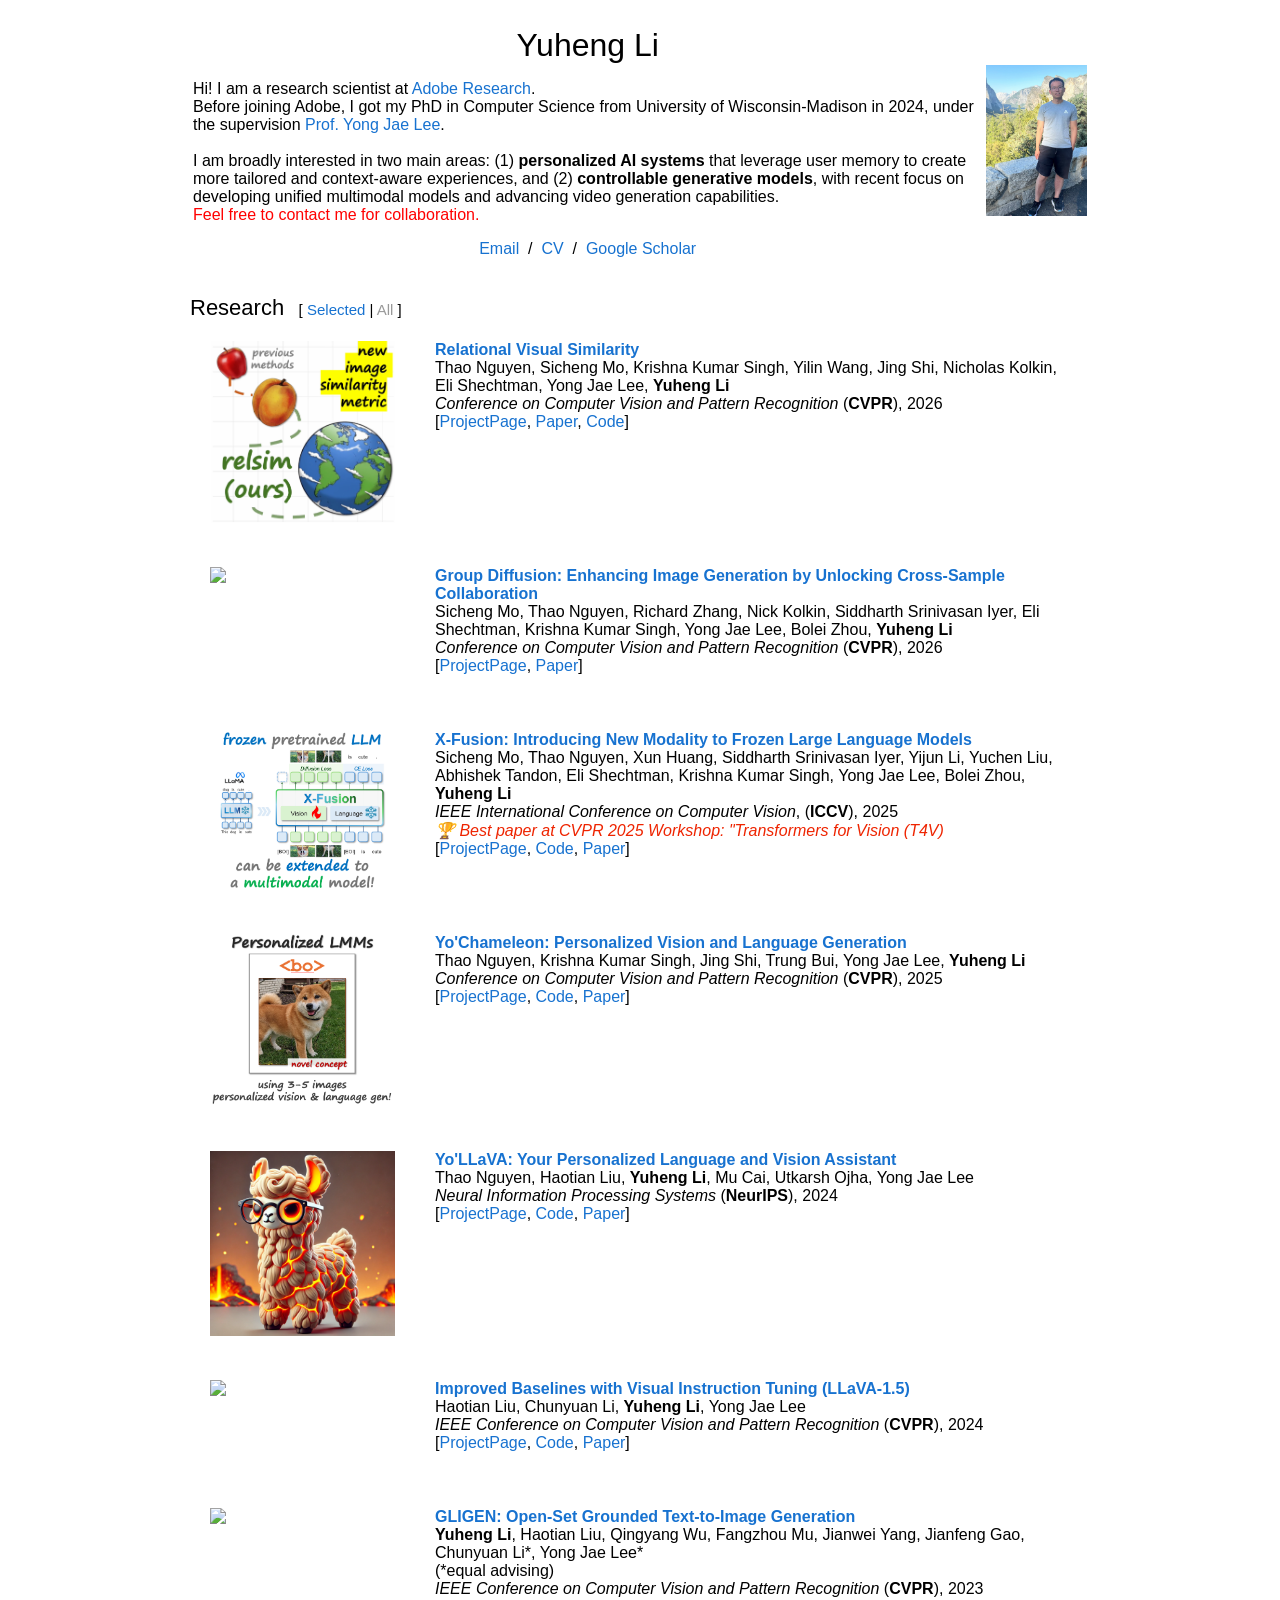
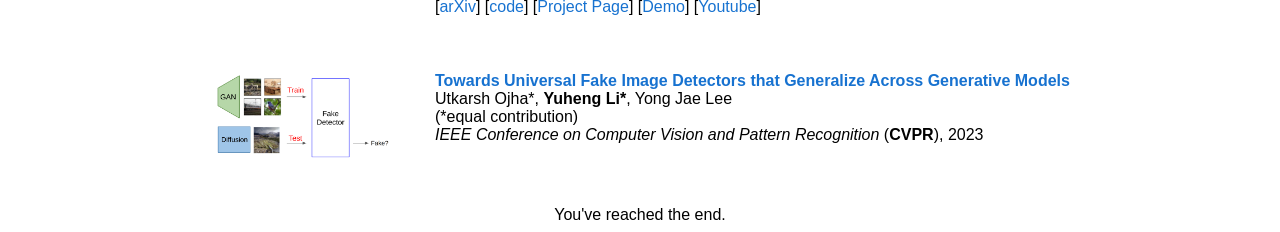
==== index.html @ 3477cf9b "Update index.html" ====
<!DOCTYPE HTML>
<html lang="en"><head><meta http-equiv="Content-Type" content="text/html; charset=UTF-8">

  <!-- Global site tag (gtag.js) - Google Analytics -->
  <script async src="https://www.googletagmanager.com/gtag/js?id=UA-61135638-2"></script>
  <script>
    window.dataLayer = window.dataLayer || [];
    function gtag(){dataLayer.push(arguments);}
    gtag('js', new Date());

    gtag('config', 'UA-61135638-2');
  </script>

  <title>Yuheng Li</title>

  <meta name="author" content="Yuheng Li">
  <meta name="viewport" content="width=device-width, initial-scale=1">
  <meta property="og:description" content="Personal webpage of Yuheng Li." />
    <link rel="stylesheet" href="jemdoc.css" type="text/css" />
    <!-- <link rel="icon" type="image/png" href="./images/duck2.png" /> -->
    <link rel="icon" type="image/png" href="./images/adobe-logo.png" />
  <link rel="stylesheet" type="text/css" href="stylesheet.css">
    <style>
        #profile_photo {
            max-width: 300px;
            transition: all 0.3s ease;
        }
        #profile_photo:hover {
            content: url('images/yuheng-and-mam.jpg');
        }
        
        /* Paper tabs styling */
        .paper-tabs {
            display: inline;
            margin-left: 10px;
            font-size: 15px;
        }
        
        .tab-link {
            cursor: pointer;
            color: #999;
            text-decoration: none;
        }
        
        .tab-separator {
            color: #000;
        }
    </style>
</head>

<body>
  <div class="container" style="max-width: 900px;">
    <div class="section">
      <!-- <div id="profile" class="box" style="width: 100%"> -->
<!--       <div id="profile" class="box" style="width: 750px;">
        <p style="text-align:center">
          <name>Yuheng Li</name>
        </p>
        <p> -->
          <!-- Hi, I am a computer science Ph.D. student at University of Wisconsin-Madison, advised by <a href="https://pages.cs.wisc.edu/~yongjaelee/">Prof. Yong Jae Lee</a>. Generally, I am interested in <b>controllable and multimodal image generation and manipulation.</b> -->
          <!-- Hi! I am a research scientist at <a href= -->
<!--         "https://research.adobe.com/"> Adobe Research</a>.
        <br>
        Before joining Adobe, I got my PhD in Computer Science from University of Wisconsin-Madison in 2024, under the supervision <a href="https://pages.cs.wisc.edu/~yongjaelee/">Prof. Yong Jae Lee</a>.
        <br>
        <br>

        Generally, I am interested in <b>controllable and multimodal image generation and manipulation</b>.
        <br>
        <font color="red"> Feel free to contact me for collaboration.</font>  -->
          <!-- <br> -->
          <!-- <br> -->
          <!-- <font color="red"> I will graduate in 2024 summer and will join Adobe Research, feel free to contact me for collaboration.</font>  -->
<!--         </p>
        <p style="text-align:center">
          <a href="mailto:yuhli@adobe.com">Email</a> &nbsp;/&nbsp;
          <a href="files/CV.pdf">CV</a> &nbsp;/&nbsp;
          <a href="https://scholar.google.com/citations?user=ZphbAXEAAAAJ&hl=en">Google Scholar</a> 
        </p>
      </div>
      <div class="box" style="width: 180px; float: left; padding: 30px 0 0 0;"> -->
        <!-- <img id="profile_photo" alt="profile photo" src="images/photo.jpeg"> -->
        <!-- <img id="profile_photo" alt="profile photo" src="images/yosemite.jpg"> -->
        <!-- <img id="profile_photo" alt="profile photo" src="images/cvpr2024.jpg"> -->
      <!-- </div> -->
    <!-- </div> -->
    <center>
    <table style="max-width: 900px;">
      <tr>
        <td>
          <div class="section">
            <!-- <div id="profile" class="box"> -->
              <p style="text-align:center">
                <name>Yuheng Li</name>
              </p>
              <p>
                Hi! I am a research scientist at <a href="https://research.adobe.com/">Adobe Research</a>.
                <br>
                Before joining Adobe, I got my PhD in Computer Science from University of Wisconsin-Madison in 2024, under the supervision <a href="https://pages.cs.wisc.edu/~yongjaelee/">Prof. Yong Jae Lee</a>.
                <br>
                <br>
                I am broadly interested in two main areas: (1) <b>personalized AI systems</b> that leverage user memory to create more tailored and context-aware experiences, and (2) <b>controllable generative models</b>, with recent focus on developing unified multimodal models and advancing video generation capabilities.
                <br>
                <font color="red">Feel free to contact me for collaboration.</font>
                <br>
              </p>
              <!-- <i><p style="font-size: 70%;text-align: right;">(Photo credit: <a href="https://en.wikipedia.org/wiki/Bucky_Badger" style="font-size: inherit;">Bucky</a>, taken by <a href="https://anhddo.github.io" target="blank" style="font-size: inherit;">Anh Do</a>, at <a href='https://goo.gl/maps/N85trQSczcrS32Fi6' style="font-size: inherit;">Henry Vilas Zoo</a> (2022).&nbsp&nbsp&nbsp&nbsp&nbsp</p></i> -->


              <p style="text-align:center">
                <a href="mailto:yuhli@adobe.com">Email</a> &nbsp;/&nbsp;
                <a href="files/CV.pdf">CV</a> &nbsp;/&nbsp;
                <a href="https://scholar.google.com/citations?user=ZphbAXEAAAAJ&hl=en">Google Scholar</a>
              </p>
              <!-- <p style="font-size:80%;color:#A9A9A9"><i>(Photo credit: The "silly" cat in the photo is Mam -- <a href="https://thaoshibe.github.io/" style="font-size:95%">Thao</a>'s cat. He appears in 02 of my papers. Can you spot him? ;)) -->
              </p>
            </i>
            <!-- </div> -->
          </div>
        </td>
        <td>
            <!-- <img id="profile_photo" alt="profile photo" src="images/yosemite.jpg" style='max-width: 300px;'> -->
            <!-- <img id="profile_photo" alt="profile photo" src="images/yosemite3.jpg"> -->
            <img src="images/yosemite3.jpg" style="max-width: 300px;">
            <!-- <img src="images/yosemite3.jpg" 
     onmouseover="this.src='yosemite3.jpg'" 
     onmouseout="this.src='images/yosemite3.jpg'" 
     style="max-width:300px;">
            <br> -->

          
        </td>
      </tr>
    </table>
    </div>
    <!-- <br> -->
    <!-- <br> -->
    <br>
  </center>
    <div class="section">
      <heading>Research</heading>
      <span class="paper-tabs">
        [ <span class="tab-link active" data-filter="selected">Selected</span>
        <span class="tab-separator"> | </span>
        <span class="tab-link" data-filter="all">All</span> ]
      </span>
      <br
      <br>
            <!-- <br> -->
        <div class="container paper-item" data-selected="true">
          <div class="box left">
            <a href='https://thaoshibe.github.io/relsim/'>
            <img src='./images/relsim.png'></a>
          </div>
          <div class="box right">
            <a href="https://arxiv.org/abs/2512.07833" target="_blank">
                <papertitle>Relational Visual Similarity</papertitle>
            </a>
            <br>
            Thao Nguyen, Sicheng Mo, Krishna Kumar Singh, Yilin Wang, Jing Shi, Nicholas Kolkin, Eli Shechtman, Yong Jae Lee, <strong>Yuheng Li</strong>
            <br>
            <em>Conference on Computer Vision and Pattern Recognition</em> (<strong>CVPR</strong>), 2026
            <br>
            [<a href="https://thaoshibe.github.io/relsim/" target=&ldquo;blank&rdquo;>ProjectPage</a>, <a href="https://arxiv.org/abs/2512.07833" target=&ldquo;blank&rdquo;>Paper</a>, <a href="https://github.com/thaoshibe/relsim" target=&ldquo;blank&rdquo;>Code</a>]
            <p></p>
          </div>
        </div>
        <div class="clear"></div>
        <!-- <br> -->
            <!-- <br> -->
        <div class="container paper-item" data-selected="true">
          <div class="box left">
            <a href='https://sichengmo.github.io/GroupDiff/'>
            <img src='https://sichengmo.github.io/GroupDiff/assets/teaser.jpg'></a>
          </div>
          <div class="box right">
            <a href="https://arxiv.org/abs/2512.10954" target="_blank">
                <papertitle>Group Diffusion: Enhancing Image Generation by Unlocking Cross-Sample Collaboration</papertitle>
            </a>
            <br>
            Sicheng Mo, Thao Nguyen, Richard Zhang, Nick Kolkin, Siddharth Srinivasan Iyer, Eli Shechtman, Krishna Kumar Singh, Yong Jae Lee, Bolei Zhou, <strong>Yuheng Li</strong>
            <br>
            <em>Conference on Computer Vision and Pattern Recognition</em> (<strong>CVPR</strong>), 2026
            <br>
            [<a href="https://sichengmo.github.io/GroupDiff/" target=&ldquo;blank&rdquo;>ProjectPage</a>, <a href="https://arxiv.org/abs/2512.10954" target=&ldquo;blank&rdquo;>Paper</a>]
            <p></p>
          </div>
        </div>
        <div class="clear"></div>
        <!-- <br> -->
        <div class="container paper-item" data-selected="false">
          <div class="box left">
            <a href='https://nupurkmr9.github.io/npedit/'>
            <img src='./images/np-edit.png'></a>
          </div>
          <div class="box right">
            <a href="https://arxiv.org/abs/2510.14978" target="_blank">
                <papertitle>Learning an Image Editing Model without Image Editing Pairs</papertitle>
            </a>
            <br>
            Nupur Kumari, Sheng-Yu Wang, Nanxuan Zhao, Yotam Nitzan, <strong>Yuheng Li</strong>, Krishna Kumar Singh, Richard Zhang, Eli Shechtman, Jun-Yan Zhu, Xun Huang
            <br>
            <em>International Conference on Learning Representations</em> (<strong>ICLR</strong>), 2026
            <br>
            [<a href="https://nupurkmr9.github.io/npedit/" target=&ldquo;blank&rdquo;>ProjectPage</a>, <a href="https://arxiv.org/abs/2510.14978" target=&ldquo;blank&rdquo;>Paper</a>]
            <p></p>
          </div>
        </div>
        <div class="clear"></div>
        <!-- <br> -->
        <div class="container paper-item" data-selected="false">
          <div class="box left">
            <a href='https://danielchyeh.github.io/x-planner/'>
            <img src='./images/x-planner.png'></a>
          </div>
          <div class="box right">
            <a href="https://arxiv.org/abs/2507.05259" target="_blank">
                <papertitle>Beyond Simple Edits: X-Planner for Complex Instruction-Based Image Editing</papertitle>
            </a>
            <br>
            Chun-Hsiao Yeh, Yilin Wang, Nanxuan Zhao, Richard Zhang, <strong>Yuheng Li</strong>, Yi Ma, Krishna Kumar Singh
            <br>
            <em>AAAI Conference on Artificial Intelligence</em> (<strong>AAAI</strong>), 2025
            <br>
            [<a href="https://danielchyeh.github.io/x-planner/" target=&ldquo;blank&rdquo;>ProjectPage</a>, <a href="https://arxiv.org/abs/2507.05259" target=&ldquo;blank&rdquo;>Paper</a>]
            <p></p>
          </div>
        </div>
        <div class="clear"></div>
        <!-- <br> -->
      <div class="container paper-item" data-selected="true">
        <div class="box left">
          <a href='https://sichengmo.github.io/XFusion/'>
          <img src='./images/xfusion.png'></a>
        </div>
        <div class="box right">
          <a href="https://arxiv.org/abs/2504.20996" target="_blank">
              <papertitle>X-Fusion: Introducing New Modality to Frozen Large Language Models</papertitle>
          </a>
          <br>
          Sicheng Mo, Thao Nguyen, Xun Huang, Siddharth Srinivasan Iyer, Yijun Li, Yuchen Liu, Abhishek Tandon, Eli Shechtman, Krishna Kumar Singh, Yong Jae Lee, Bolei Zhou, <strong>Yuheng Li</strong>
          <br>
          <em>IEEE International Conference on Computer Vision</em>, (<strong>ICCV</strong>), 2025
          <br>
          <i style="color:#ee2400">🏆 Best paper at CVPR 2025 Workshop: "Transformers for Vision (T4V)</i>
          <br>
          [<a href="https://sichengmo.github.io/XFusion/" target=&ldquo;blank&rdquo;>ProjectPage</a>, <a href="https://sichengmo.github.io/XFusion/" target=&ldquo;blank&rdquo;>Code</a>, <a href="https://arxiv.org/abs/2504.20996" target=&ldquo;blank&rdquo;>Paper</a>]
          <p></p>
          <br>
        </div>
      </div>
      <div class="clear"></div>
      <!-- <br> -->
      <div class="container paper-item" data-selected="false">
        <div class="box left">
          <a href='https://glitchinthematrix.github.io/vins/'>
          <img src='https://krsingh.cs.ucdavis.edu/krishna_files/paper_images/vins_teaser.png'></a>
        </div>
        <div class="box right">
          <a href="https://arxiv.org/abs/2503.17539" target="_blank">
              <papertitle>Generating, Fast and Slow: Scalable Parallel Video Generation with Video Interface Networks</papertitle>
          </a>
          <br>
          Bhishma Dedhia, David Bourgin, Krishna Kumar Singh, <strong>Yuheng Li</strong>, Yan Kang, Zhan Xu, Niraj K. Jha, Yuchen Liu
          <br>
          <em>IEEE International Conference on Computer Vision</em>, (<strong>ICCV</strong>), 2025
          <br>
          [<a href="https://glitchinthematrix.github.io/vins/" target=&ldquo;blank&rdquo;>ProjectPage</a>, <a href="https://arxiv.org/abs/2503.17539" target=&ldquo;blank&rdquo;>Paper</a>]
          <p></p>
        </div>
      </div>
      <div class="clear"></div>
      <!-- <br> -->
      <div class="container paper-item" data-selected="true">
        <div class="box left">
          <a href='https://thaoshibe.github.io/YoChameleon/'>
          <img src='./images/yochameleon.png'></a>
        </div>
        <div class="box right">
          <a href="https://arxiv.org/abs/2406.09400" target="_blank">
              <papertitle>Yo'Chameleon: Personalized Vision and Language Generation</papertitle>
          </a>
          <br>
          Thao Nguyen, Krishna Kumar Singh, Jing Shi, Trung Bui, Yong Jae Lee, <strong>Yuheng Li</strong>
          <br>
          <em>Conference on Computer Vision and Pattern Recognition</em> (<strong>CVPR</strong>), 2025
          <br>
          [<a href="https://thaoshibe.github.io/YoChameleon/" target=&ldquo;blank&rdquo;>ProjectPage</a>, <a href="https://github.com/thaoshibe/YoChameleon" target=&ldquo;blank&rdquo;>Code</a>, <a href="https://arxiv.org/abs/2504.20998" target=&ldquo;blank&rdquo;>Paper</a>]
          <p></p>
        </div>
      </div>
      <div class="clear"></div>
      <div class="container paper-item" data-selected="true">
        <div class="box left">
          <a href='https://thaoshibe.github.io/YoLLaVA/'>
          <img src='./images/yollava.png'></a>
        </div>
        <div class="box right">
          <a href="https://arxiv.org/abs/2406.09400" target="_blank">
              <papertitle>Yo'LLaVA: Your Personalized Language and Vision Assistant</papertitle>
          </a>
          <br>
          Thao Nguyen, Haotian Liu, <strong>Yuheng Li</strong>, Mu Cai, Utkarsh Ojha, Yong Jae Lee
          <br>
          <em>Neural Information Processing Systems</em> (<strong>NeurIPS</strong>), 2024
          <br>
          [<a href="https://thaoshibe.github.io/YoLLaVA/" target=&ldquo;blank&rdquo;>ProjectPage</a>, <a href="https://github.com/WisconsinAIVision/YoLLaVA" target=&ldquo;blank&rdquo;>Code</a>, <a href="https://arxiv.org/abs/2406.09400" target=&ldquo;blank&rdquo;>Paper</a>]
          <p></p>
          <!-- <br> -->
        </div>
      </div>

      <!-- <br> -->
      <div class="clear"></div>
      <div class="container paper-item" data-selected="false">
        <div class="box left">
          <a href='https://yuheng-li.github.io/LLaVA-score/'><img src='./images/llava-score.png'></a>
        </div>
        <div class="box right">
          <a href="https://arxiv.org/abs/2503.17539" target="_blank">
              <papertitle>Removing Distributional Discrepancies in Captions Improves Image-Text Alignment</papertitle>
          </a>
          <br>
          <strong>Yuheng Li</strong>, Haotian Liu, Mu Cai, Yijun Li, Eli Shechtman, Zhe Lin, Yong Jae Lee, Krishna Kumar Singh,
          <br>
          <em>European Conference on Computer Vision</em>, (<strong>ECCV</strong>), 2024
          <br>
          [<a href="https://yuheng-li.github.io/LLaVA-score/" target=&ldquo;blank&rdquo;>ProjectPage</a>, <a href="https://arxiv.org/abs/2410.00905" target=&ldquo;blank&rdquo;>Paper</a>]
          <p></p>
        </div>
      </div>
      <div class="clear"></div>
      <!-- <br> -->

      <div class="container paper-item" data-selected="true">
        <div class="box left">
          <img src='https://pages.cs.wisc.edu/~yongjaelee/IMAGES/llava_v15.jpeg'>
        </div>
        <div class="box right">
          <a href="https://arxiv.org/abs/2310.03744" target="_blank">
              <papertitle>Improved Baselines with Visual Instruction Tuning (LLaVA-1.5)</papertitle>
          </a>
          <br>
          Haotian Liu, Chunyuan Li, <strong>Yuheng Li</strong>, Yong Jae Lee
          <br>
          <em>IEEE Conference on Computer Vision and Pattern Recognition</em> (<strong>CVPR</strong>), 2024
          <br>
          [<a href="https://llava-vl.github.io/" target=&ldquo;blank&rdquo;>ProjectPage</a>, <a href="https://github.com/haotian-liu/LLaVA" target=&ldquo;blank&rdquo;>Code</a>, <a href="https://arxiv.org/abs/2310.03744" target=&ldquo;blank&rdquo;>Paper</a>]
          <p></p>
        </div>
      </div>
      <div class="clear"></div>




      <div class="container paper-item" data-selected="false">
        <div class="box left">
          <img src='https://pages.cs.wisc.edu/~yongjaelee/IMAGES/edit-one-for-all.jpg'>
        </div>
        <div class="box right">
          <a href="https://arxiv.org/abs/2401.10219" target="_blank">
              <papertitle>Edit One for All: Interactive Batch Image Editing</papertitle>
          </a>
          <br>
          Thao Nguyen, Utkarsh Ojha, <strong>Yuheng Li</strong>, Haotian Liu, Yong Jae Lee

          <br>
          <em>IEEE Conference on Computer Vision and Pattern Recognition</em> (<strong>CVPR</strong>), 2024
          <br>
          [<a href="https://thaoshibe.github.io/edit-one-for-all" target=&ldquo;blank&rdquo;>ProjectPage</a>, <a href="https://github.com/thaoshibe/edit-one-for-all" target=&ldquo;blank&rdquo;>Code</a>, <a href="https://arxiv.org/abs/2401.10219" target=&ldquo;blank&rdquo;>Paper</a>]
          <p></p>
        </div>
      </div>
      <div class="clear"></div>


      <div class="container paper-item" data-selected="false">
        <div class="box left">
          <img src='images/pacgen.png'>
        </div>
        <div class="box right">
          <a href="https://arxiv.org/abs/2306.17154" target="_blank">
              <papertitle>Generate Anything Anywhere in Any Scene </papertitle>
          </a>
          <br>
          <strong>Yuheng Li</strong>, Haotian Liu, Yangming Wen, Yong Jae Lee
          <br>
          <em>arxiv</em>, 2023
          <p></p>
        </div>
      </div>
      <div class="clear"></div>



      <div class="container paper-item" data-selected="false">
        <div class="box left">
          <img src='images/svg_llm.png'>
        </div>
        <div class="box right">
          <a href="https://arxiv.org/abs/2306.06094" target="_blank">
              <papertitle>Leveraging Large Language Models for Scalable Vector Graphics-Driven Image Understanding</papertitle>
          </a>
          <br>
          Mu Cai*, Zeyi Huang*, <strong>Yuheng Li</strong>, Haohan Wang, and Yong Jae Lee
          <br>
          (*equal contribution)
          <br>
          <em>IEEE Winter Conference on Applications of Computer Vision</em> (<b>WACV</b>), 2025
          <p></p>
        </div>
      </div>
      
      <div class="clear"></div>


      <div class="container paper-item" data-selected="false">
        <div class="box left">
          <img src='images/vii.png'>
        </div>
        <div class="box right">
          <a href="https://arxiv.org/abs/2307.14331" target="_blank">
              <papertitle>Visual Instruction Inversion: Image Editing via Visual Prompting</papertitle>
          </a>
          <br>
          Thao Nguyen, <strong>Yuheng Li</strong>, Utkarsh Ojha, Yong Jae Lee
          <br>
          <em>Neural Information Processing Systems</em> (<b>NeurIPS</b>), 2023
          <br>
          [<a href="https://thaoshibe.github.io/visii" target=&ldquo;blank&rdquo;>ProjectPage</a>, <a href="https://github.com/thaoshibe/visii" target=&ldquo;blank&rdquo;>Code</a>, <a href="https://arxiv.org/abs/2307.14331" target=&ldquo;blank&rdquo;>Paper</a>]
          <p></p>
        </div>
      </div>
      
      
      <div class="clear"></div>




      <div class="container paper-item" data-selected="false">
        <div class="box left">
          <img src='images/kd.png'>
        </div>
        <div class="box right">
          <a href="#" target="_blank">
              <papertitle>What Knowledge Gets Distilled in Knowledge Distillation?</papertitle>
          </a>
          <br>
          Utkarsh Ojha*, <strong>Yuheng Li*</strong>, Anirudh Sundara Rajan*, Yingyu Liang, Yong Jae Lee
          <br>
          (*equal contribution)
          <br>
          <em>Neural Information Processing Systems</em> (<b>NeurIPS</b>), 2023
          <p></p>
        </div>
      </div>
      <div class="clear"></div>

 

      
      <div class="container paper-item" data-selected="true">
        <div class="box left">
          <img src='images/gligen.png'>
        </div>
        <div class="box right">
          <a href="https://arxiv.org/abs/2301.07093" target="_blank">
              <papertitle>GLIGEN: Open-Set Grounded Text-to-Image Generation </papertitle>
          </a>
          <br>
          <strong>Yuheng Li</strong>,  Haotian Liu, Qingyang Wu, Fangzhou Mu, Jianwei Yang, Jianfeng Gao, Chunyuan Li*, Yong Jae Lee*
          <br>
          (*equal advising)
          <br>
          <em>IEEE Conference on Computer Vision and Pattern Recognition</em> (<strong>CVPR</strong>), 2023
          <br>
          [<a href="https://arxiv.org/abs/2301.07093" target="_blank">arXiv</a>] [<a href="https://github.com/gligen/GLIGEN" target="_blank">code</a>] [<a href="https://gligen.github.io/" target="_blank">Project Page</a>] [<a href="https://huggingface.co/spaces/gligen/demo" target="_blank">Demo</a>]  [<a href="https://www.youtube.com/watch?v=-MCkU7IAGKs&ab_channel=ComputerVisionintheWild%28CVinW%29" target="_blank">Youtube</a>]
          <br>
          <p></p>
        </div>
      </div>
      
      
      
      <div class="clear"></div>
      
      
      <div class="container paper-item" data-selected="true">
        <div class="box left">
          <img src='images/fake_detection.png'>
        </div>
        <div class="box right">
          <a href="https://arxiv.org/abs/2302.10174" target="_blank">
              <papertitle>Towards Universal Fake Image Detectors that Generalize Across Generative Models </papertitle>
          </a>
          <br>
          Utkarsh Ojha*, <strong>Yuheng Li*</strong>, Yong Jae Lee
          <br>
          (*equal contribution)
          <br>
          <em>IEEE Conference on Computer Vision and Pattern Recognition</em> (<strong>CVPR</strong>), 2023
          <p></p>
        </div>
      </div>



      <div class="clear"></div>



      <div class="container paper-item" data-selected="false">
        <div class="box left">
          <img src='images/anti-aliasing.gif'>
        </div>
        <div class="box right">
          <a href="#" target="_blank">
              <papertitle>Delving Deeper into Anti-aliasing in ConvNets</papertitle>
          </a>
          <br>
          Xueyan Zou, Fanyi Xiao, Zhiding Yu, <strong>Yuheng Li</strong>, and Yong Jae Lee
          <br>
          <em>International Journal of Computer Vision</em> (<strong>IJCV</strong>), 2022
          <p></p>
        </div>
      </div>




      <div class="clear"></div>



      <div class="container paper-item" data-selected="false">
        <div class="box left">
          <img src='images/contrasfill.png'>
        </div>
        <div class="box right">
          <a href="#" target="_blank">
              <papertitle>Contrastive Learning for Diverse Disentangled Foreground Generation</papertitle>
          </a>
          <br>
          <strong>Yuheng Li</strong>, Yijun Li, Jingwan Lu, Eli Shechtman, Yong Jae Lee, Krishna Kumar Singh
          <br>
          <em>Proceedings of the European Conference on Computer Vision</em> (<strong>ECCV</strong>), 2022
          <p></p>
        </div>
      </div>



      <div class="clear"></div>



      <div class="container paper-item" data-selected="false">
        <div class="box left">
          <img src='images/giraffehd.png'>
        </div>
        <div class="box right">
          <a href="https://arxiv.org/abs/2203.14954" target="_blank">
              <papertitle>GIRAFFE HD: A High-Resolution 3D-aware Generative Model</papertitle>
          </a>
          <br>
          Yang Xue, <strong>Yuheng Li</strong>, Krishna Kumar Singh, Yong Jae Lee
          <br>
          <em>IEEE Conference on Computer Vision and Pattern Recognition</em> (<strong>CVPR</strong>), 2022
          <br>
          [<a href="https://arxiv.org/abs/2203.14954" target="_blank">arXiv</a>] [<a href="https://github.com/AustinXY/GIRAFFEHD" target="_blank">code</a>]
          <br>
          <p></p>
        </div>
      </div>



      <div class="clear"></div>



      <div class="container paper-item" data-selected="false">
        <div class="box left">
          <img src='images/collageGAN.png'>
        </div>
        <div class="box right">
          <a href="https://arxiv.org/abs/2110.04281v1" target="_blank">
              <papertitle>Collaging Class-specific GANs for Semantic Image Synthesis</papertitle>
          </a>
          <br>
          <strong>Yuheng Li</strong>, Yijun Li, Jingwan Lu, Eli Shechtman, Yong Jae Lee, Krishna Kumar Singh
          <br>
          <em>IEEE International Conference on Computer Vision</em> (<strong>ICCV</strong>), 2021
          <br>
          [<a href="https://arxiv.org/abs/2110.04281v1" target="_blank">arXiv</a>] [<a href="https://yuheng-li.github.io/CollageGAN/" target="_blank">project</a>]
          <br>
          <p></p>
        </div>
      </div>



      <div class="clear"></div>



      <div class="container paper-item" data-selected="false">
        <div class="box left">
          <img src='images/partgan.png'>
        </div>
        <div class="box right">
          <a href="https://www.bmvc2021-virtualconference.com/conference/papers/paper_0057.html" target="_blank">
              <papertitle>PartGAN: Unsupervised Part Decomposition for Image Generation and Segmentation </papertitle>
          </a>
          <br>
          <strong>Yuheng Li</strong>,  Krishna Kumar Singh, Yong Jae Lee 
          <br>
          <em>British Machine Vision Conference</em> (<strong>BMVC</strong>), 2021
          <br>
          <p></p>
        </div>
      </div>



      <div class="clear"></div> 



      <div class="container paper-item" data-selected="false">
        <div class="box left">
          <img src='images/MixNMatch.png'>
        </div>
        <div class="box right">
          <a href="https://arxiv.org/abs/1911.11758" target="_blank">
              <papertitle>MixNMatch: Multifactor Disentanglement and Encoding for Conditional Image Generation </papertitle>
          </a>
          <br>
          <strong>Yuheng Li</strong>,  Krishna Kumar Singh, Utkarsh Ojha, Yong Jae Lee 
          <br>
          <em>IEEE Conference on Computer Vision and Pattern Recognition</em> (<strong>CVPR</strong>), 2020
          <br>
          [<a href="https://arxiv.org/abs/1911.11758" target="_blank">arXiv</a>] [<a href="https://github.com/Yuheng-Li/MixNMatch" target="_blank">code</a>]
          <br>
          <p></p>
        </div>
      </div>

    </div>
  </div>
  <br>
<div class="clear"></div> 
<!-- <hr> -->
<div class="container">
  <center>
  <div id="footer-text">You've reached the end.
  </div>
</center>
</div>

<script>
  // Paper filtering functionality
  document.addEventListener('DOMContentLoaded', function() {
    const tabLinks = document.querySelectorAll('.tab-link');
    const paperItems = document.querySelectorAll('.paper-item');
    
    function filterPapers(filter) {
      paperItems.forEach(paper => {
        const isSelected = paper.getAttribute('data-selected') === 'true';
        
        if (filter === 'all') {
          paper.style.display = 'block';
        } else if (filter === 'selected' && isSelected) {
          paper.style.display = 'block';
        } else if (filter === 'selected' && !isSelected) {
          paper.style.display = 'none';
        }
      });
    }
    
    tabLinks.forEach(link => {
      link.addEventListener('click', function() {
        // Remove active class from all links
        tabLinks.forEach(l => l.classList.remove('active'));
        
        // Add active class to clicked link
        this.classList.add('active');
        
        // Filter papers
        const filter = this.getAttribute('data-filter');
        filterPapers(filter);
      });
    });
    
    // Initialize with selected papers shown
    filterPapers('selected');
  });
</script>

</body>
</html>
---- stylesheet.css ----
/* latin-ext */
@font-face {
    font-family: 'Lato';
    font-style: italic;
    font-weight: 400;
    src: local('Lato Italic'), local('Lato-Italic'), url(https://fonts.gstatic.com/s/lato/v15/S6u8w4BMUTPHjxsAUi-qNiXg7eU0.woff2) format('woff2');
    unicode-range: U+0100-024F, U+0259, U+1E00-1EFF, U+2020, U+20A0-20AB, U+20AD-20CF, U+2113, U+2C60-2C7F, U+A720-A7FF;
  }
  /* latin */
  @font-face {
    font-family: 'Lato';
    font-style: italic;
    font-weight: 400;
    src: local('Lato Italic'), local('Lato-Italic'), url(https://fonts.gstatic.com/s/lato/v15/S6u8w4BMUTPHjxsAXC-qNiXg7Q.woff2) format('woff2');
    unicode-range: U+0000-00FF, U+0131, U+0152-0153, U+02BB-02BC, U+02C6, U+02DA, U+02DC, U+2000-206F, U+2074, U+20AC, U+2122, U+2191, U+2193, U+2212, U+2215, U+FEFF, U+FFFD;
  }
  /* latin-ext */
  @font-face {
    font-family: 'Lato';
    font-style: italic;
    font-weight: 700;
    src: local('Lato Bold Italic'), local('Lato-BoldItalic'), url(https://fonts.gstatic.com/s/lato/v15/S6u_w4BMUTPHjxsI5wq_FQftx9897sxZ.woff2) format('woff2');
    unicode-range: U+0100-024F, U+0259, U+1E00-1EFF, U+2020, U+20A0-20AB, U+20AD-20CF, U+2113, U+2C60-2C7F, U+A720-A7FF;
  }
  /* latin */
  @font-face {
    font-family: 'Lato';
    font-style: italic;
    font-weight: 700;
    src: local('Lato Bold Italic'), local('Lato-BoldItalic'), url(https://fonts.gstatic.com/s/lato/v15/S6u_w4BMUTPHjxsI5wq_Gwftx9897g.woff2) format('woff2');
    unicode-range: U+0000-00FF, U+0131, U+0152-0153, U+02BB-02BC, U+02C6, U+02DA, U+02DC, U+2000-206F, U+2074, U+20AC, U+2122, U+2191, U+2193, U+2212, U+2215, U+FEFF, U+FFFD;
  }
  /* latin-ext */
  @font-face {
    font-family: 'Lato';
    font-style: normal;
    font-weight: 400;
    src: local('Lato Regular'), local('Lato-Regular'), url(https://fonts.gstatic.com/s/lato/v15/S6uyw4BMUTPHjxAwXiWtFCfQ7A.woff2) format('woff2');
    unicode-range: U+0100-024F, U+0259, U+1E00-1EFF, U+2020, U+20A0-20AB, U+20AD-20CF, U+2113, U+2C60-2C7F, U+A720-A7FF;
  }
  /* latin */
  @font-face {
    font-family: 'Lato';
    font-style: normal;
    font-weight: 400;
    src: local('Lato Regular'), local('Lato-Regular'), url(https://fonts.gstatic.com/s/lato/v15/S6uyw4BMUTPHjx4wXiWtFCc.woff2) format('woff2');
    unicode-range: U+0000-00FF, U+0131, U+0152-0153, U+02BB-02BC, U+02C6, U+02DA, U+02DC, U+2000-206F, U+2074, U+20AC, U+2122, U+2191, U+2193, U+2212, U+2215, U+FEFF, U+FFFD;
  }
  /* latin-ext */
  @font-face {
    font-family: 'Lato';
    font-style: normal;
    font-weight: 700;
    src: local('Lato Bold'), local('Lato-Bold'), url(https://fonts.gstatic.com/s/lato/v15/S6u9w4BMUTPHh6UVSwaPGQ3q5d0N7w.woff2) format('woff2');
    unicode-range: U+0100-024F, U+0259, U+1E00-1EFF, U+2020, U+20A0-20AB, U+20AD-20CF, U+2113, U+2C60-2C7F, U+A720-A7FF;
  }
  /* latin */
  @font-face {
    font-family: 'Lato';
    font-style: normal;
    font-weight: 700;
    src: local('Lato Bold'), local('Lato-Bold'), url(https://fonts.gstatic.com/s/lato/v15/S6u9w4BMUTPHh6UVSwiPGQ3q5d0.woff2) format('woff2');
    unicode-range: U+0000-00FF, U+0131, U+0152-0153, U+02BB-02BC, U+02C6, U+02DA, U+02DC, U+2000-206F, U+2074, U+20AC, U+2122, U+2191, U+2193, U+2212, U+2215, U+FEFF, U+FFFD;
  }
  
  a {
    color: #1772d0;
    text-decoration: none;
  }
  
  a:focus,
  a:hover {
    color: #f09228;
    text-decoration: none;
  }
  
  body,
  td,
  th,
  tr,
  p,
  a {
    font-family: 'Lato', Verdana, Helvetica, sans-serif;
    font-size: 16px
  }
  
  strong {
    font-family: 'Lato', Verdana, Helvetica, sans-serif;
    font-size: 16px;
  }
  
  heading {
    font-family: 'Lato', Verdana, Helvetica, sans-serif;
    font-size: 22px;
  }
  
  papertitle {
    font-family: 'Lato', Verdana, Helvetica, sans-serif;
    font-size: 16px;
    font-weight: 700
  }
  
  name {
    font-family: 'Lato', Verdana, Helvetica, sans-serif;
    font-size: 32px;
  }
  
  .container {
    width: 100%;
    margin-right: auto;
    margin-left: auto;
  }
  
  .section {
    width: 100%;
    border: 0px;
    border-spacing: 0px;
    border-collapse: separate;
    margin-right: auto;
    margin-left: auto;
  }
  
  .box {
    display: inline-block;
    -webkit-box-sizing: border-box;
       -moz-box-sizing: border-box;
            box-sizing: border-box;
    padding: 20px;
    vertical-align: middle;
  }
  
  .clear {
    clear: both;
  }
  
  .left {
    float: left;
    width: 25%;
  }
  .right {
    float: right;
    width: 75%;
  }
  #profile {
    width: 75%;
    float: left;
  }
  #profile_photo {
    border-radius: 3px;
    box-shadow: 0 4px 8px 0 rgba(0, 0, 0, 0.2), 0 6px 20px 0 rgba(0, 0, 0, 0.19);
  }
  
  @media (max-width: 633px) {
    .left {
      display: none;
    }
    .right {
      width: 100%;
    }
    #profile {
      width: 100%;
    }
    #profile_photo {
      display: none;
    }
  }
  
  img {
    width: 100%;
    max-width: 100%;
  }
  
  span.highlight {
    background-color: #ffffd0;
  }

  .paper-tabs {
    display: inline;
    margin-left: 10px;
    font-size: 16px;
  }

  .tab-link {
    color: #999;
    cursor: pointer;
    text-decoration: none;
  }

  .tab-link:hover {
    color: #f09228;
    text-decoration: none;
  }

  .tab-link.active {
    color: #1772d0;
  }

  .tab-separator {
    color: #000;
  }
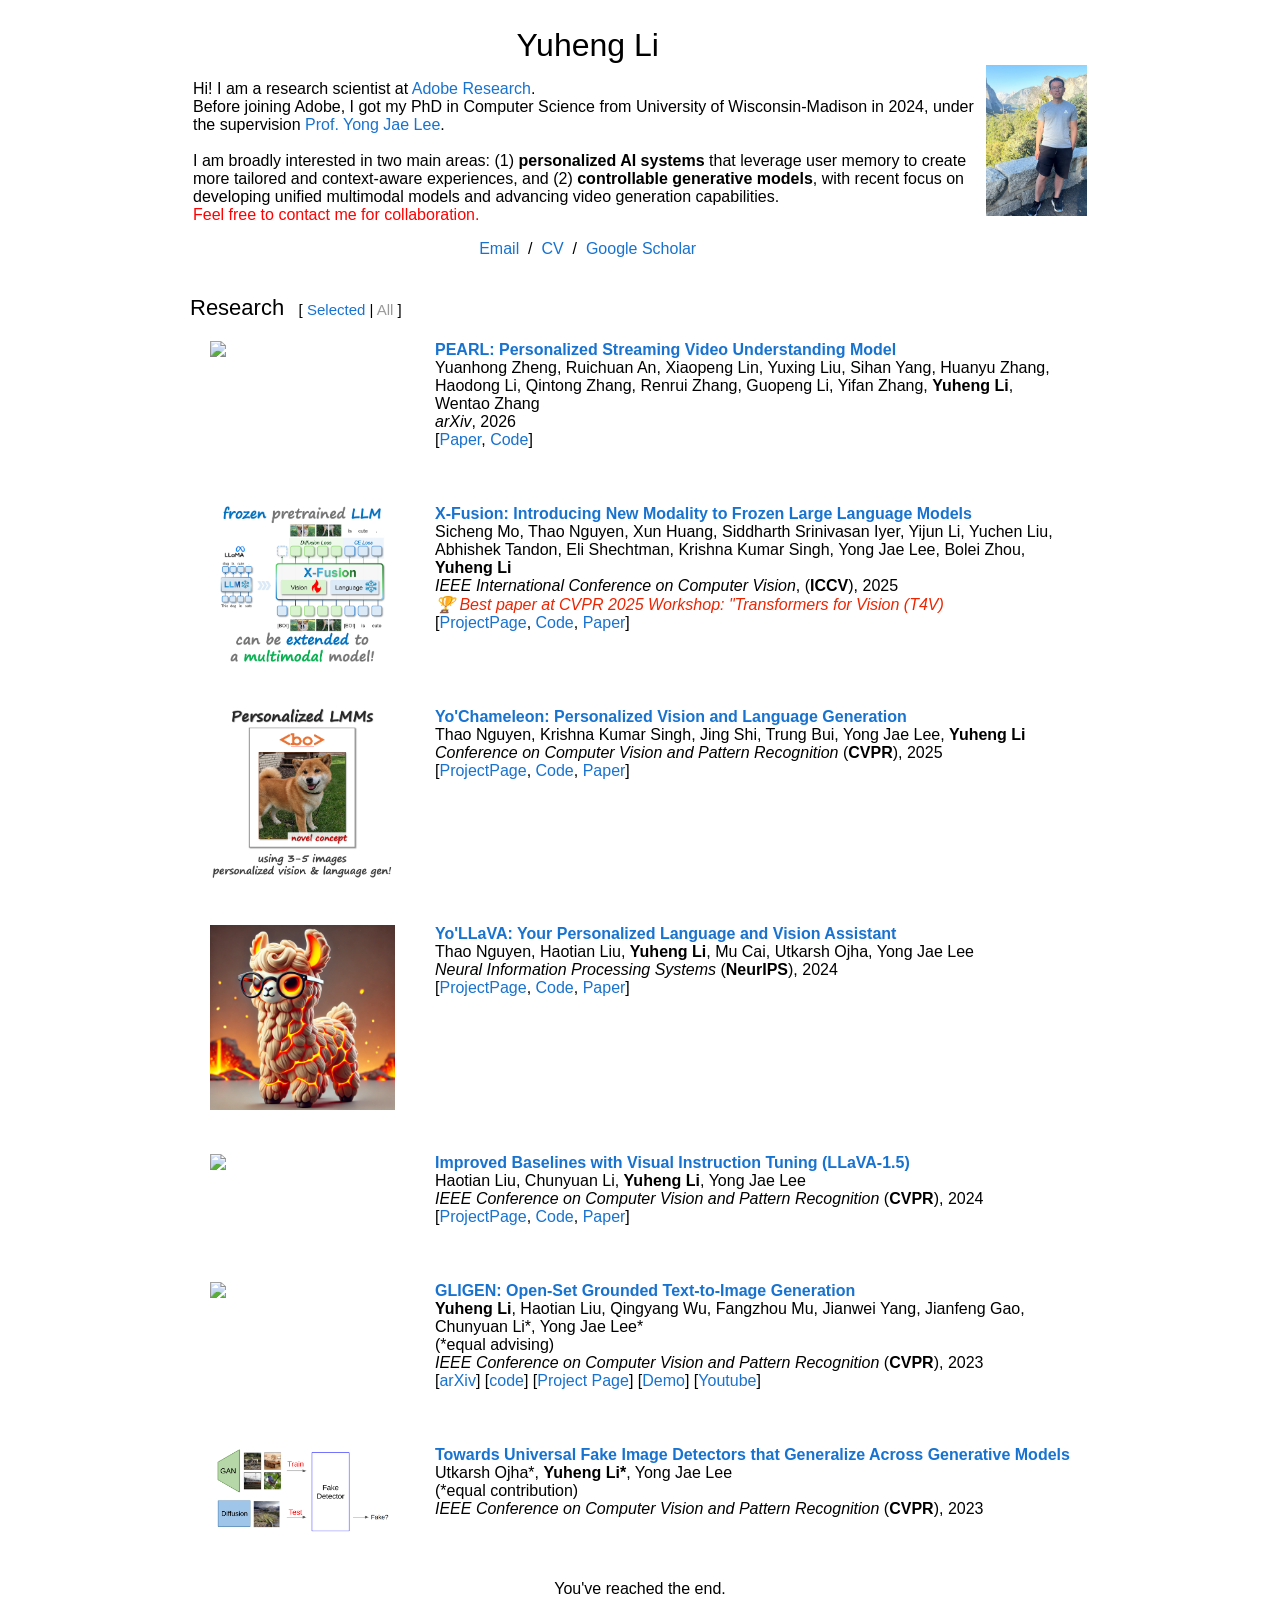
==== commit 866052f2: "remove relsim, meh" ====
--- a/index.html
+++ b/index.html
@@ -150,6 +150,26 @@
             <!-- <br> -->
         <div class="container paper-item" data-selected="true">
           <div class="box left">
+            <a href='https://arxiv.org/abs/2603.20422'>
+            <img src='https://arxiv.org/html/2603.20422v1/figures/sunburst_chart.png'></a>
+          </div>
+          <div class="box right">
+            <a href="https://arxiv.org/abs/2603.20422" target="_blank">
+                <papertitle>PEARL: Personalized Streaming Video Understanding Model</papertitle>
+            </a>
+            <br>
+            Yuanhong Zheng, Ruichuan An, Xiaopeng Lin, Yuxing Liu, Sihan Yang, Huanyu Zhang, Haodong Li, Qintong Zhang, Renrui Zhang, Guopeng Li, Yifan Zhang, <strong>Yuheng Li</strong>, Wentao Zhang
+            <br>
+            <em>arXiv</em>, 2026
+            <br>
+            [<a href="https://arxiv.org/abs/2603.20422" target=&ldquo;blank&rdquo;>Paper</a>, <a href="https://github.com/Yuanhong-Zheng/PEARL" target=&ldquo;blank&rdquo;>Code</a>]
+            <p></p>
+          </div>
+        </div>
+        <div class="clear"></div>
+        <!-- <br> -->
+        <div class="container paper-item" data-selected="false">
+          <div class="box left">
             <a href='https://thaoshibe.github.io/relsim/'>
             <img src='./images/relsim.png'></a>
           </div>
@@ -169,7 +189,7 @@
         <div class="clear"></div>
         <!-- <br> -->
             <!-- <br> -->
-        <div class="container paper-item" data-selected="true">
+        <div class="container paper-item" data-selected="false">
           <div class="box left">
             <a href='https://sichengmo.github.io/GroupDiff/'>
             <img src='https://sichengmo.github.io/GroupDiff/assets/teaser.jpg'></a>
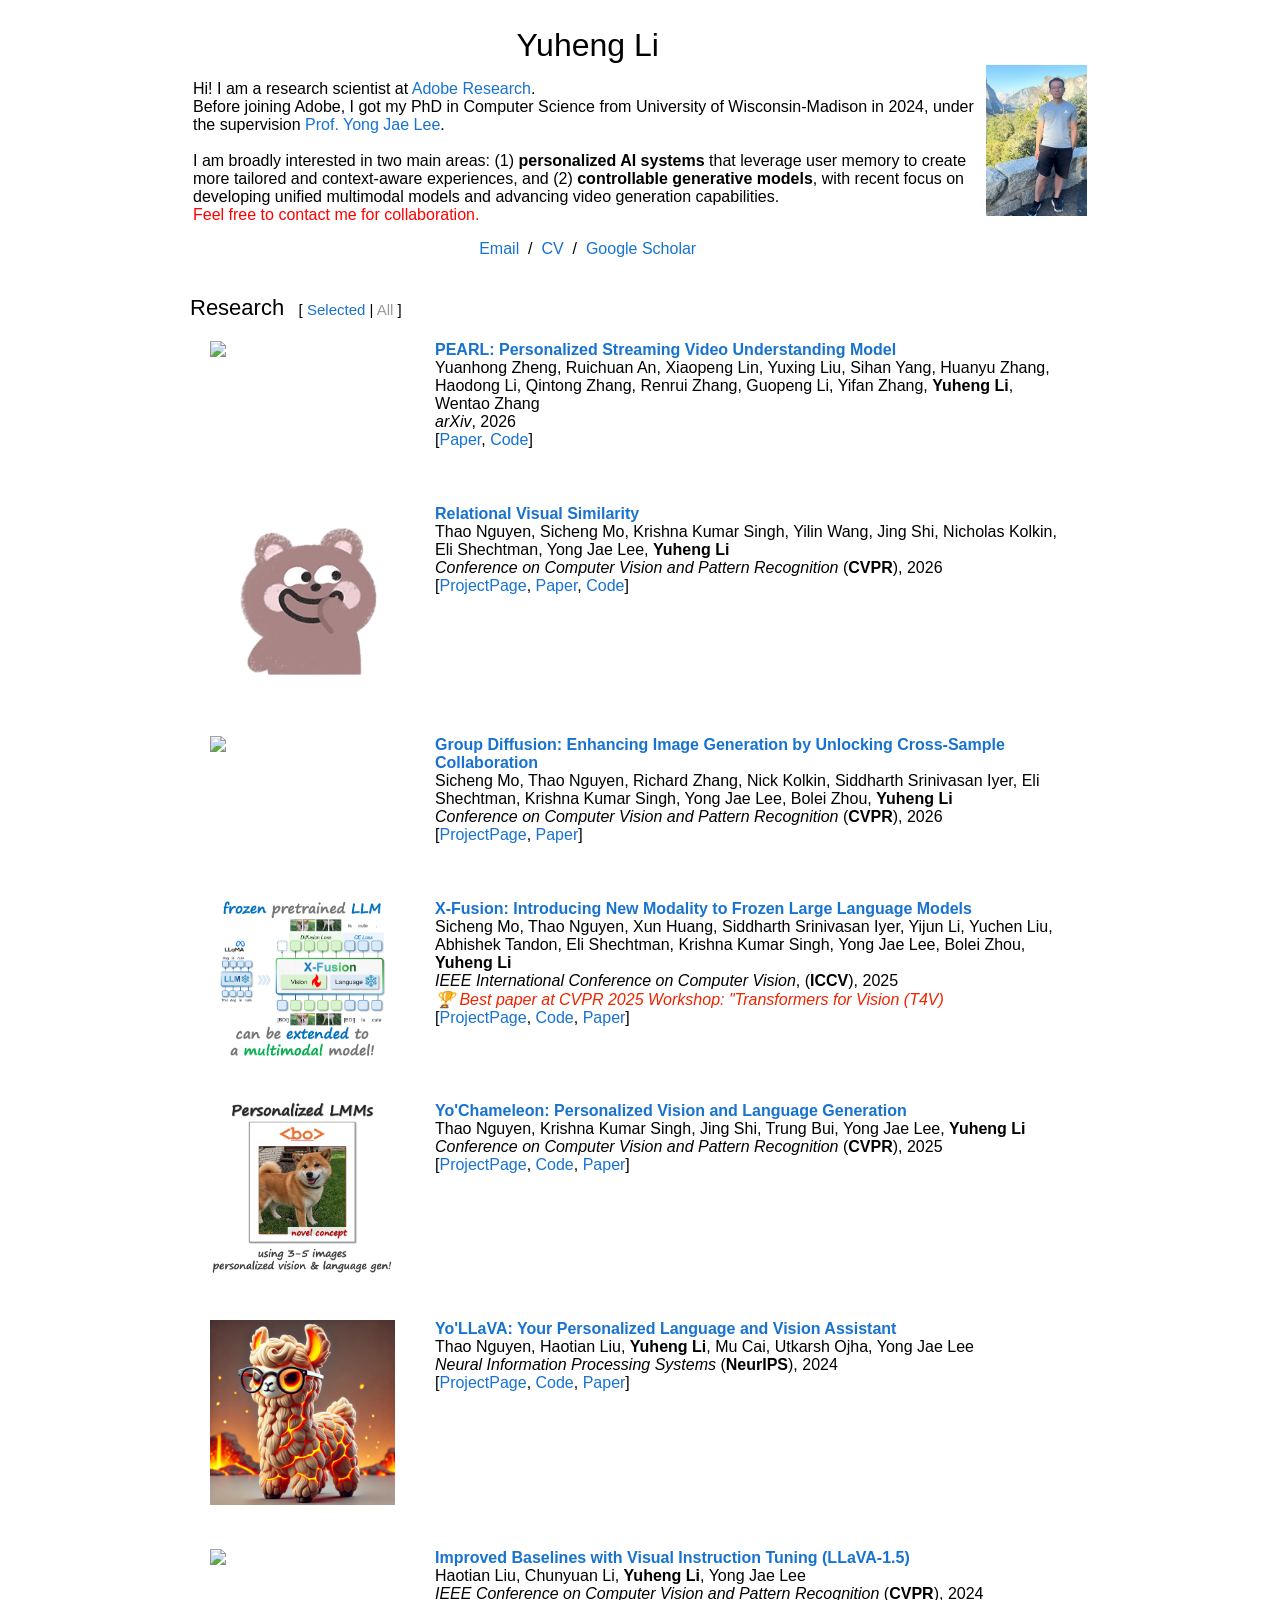
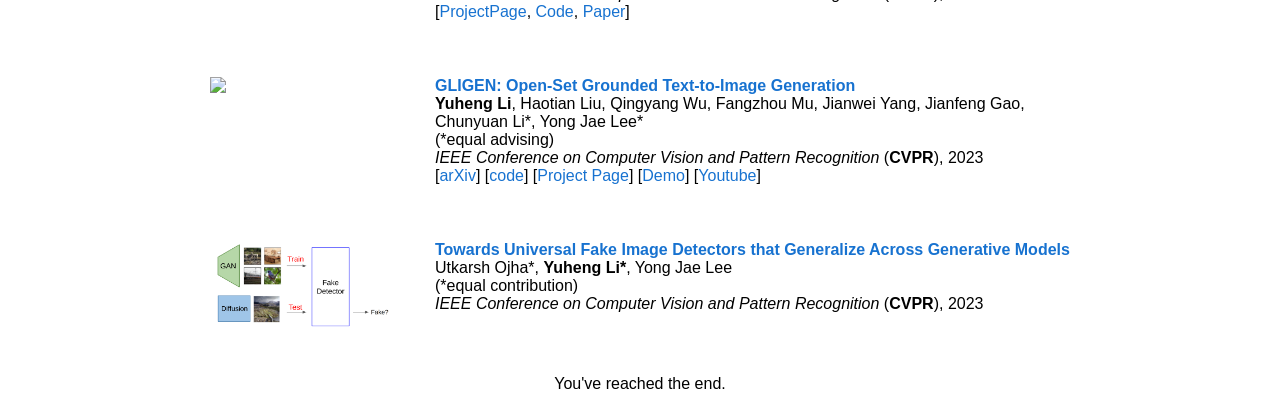
==== commit f237f68e: "add xiao for relsim" ====
--- a/index.html
+++ b/index.html
@@ -168,10 +168,11 @@
         </div>
         <div class="clear"></div>
         <!-- <br> -->
-        <div class="container paper-item" data-selected="false">
+        <div class="container paper-item" data-selected="true">
           <div class="box left">
             <a href='https://thaoshibe.github.io/relsim/'>
-            <img src='./images/relsim.png'></a>
+            <!-- <img src='./images/relsim.png'></a> -->
+            <img src='./images/bear-xiao.png'></a>
           </div>
           <div class="box right">
             <a href="https://arxiv.org/abs/2512.07833" target="_blank">
@@ -189,7 +190,7 @@
         <div class="clear"></div>
         <!-- <br> -->
             <!-- <br> -->
-        <div class="container paper-item" data-selected="false">
+        <div class="container paper-item" data-selected="true">
           <div class="box left">
             <a href='https://sichengmo.github.io/GroupDiff/'>
             <img src='https://sichengmo.github.io/GroupDiff/assets/teaser.jpg'></a>
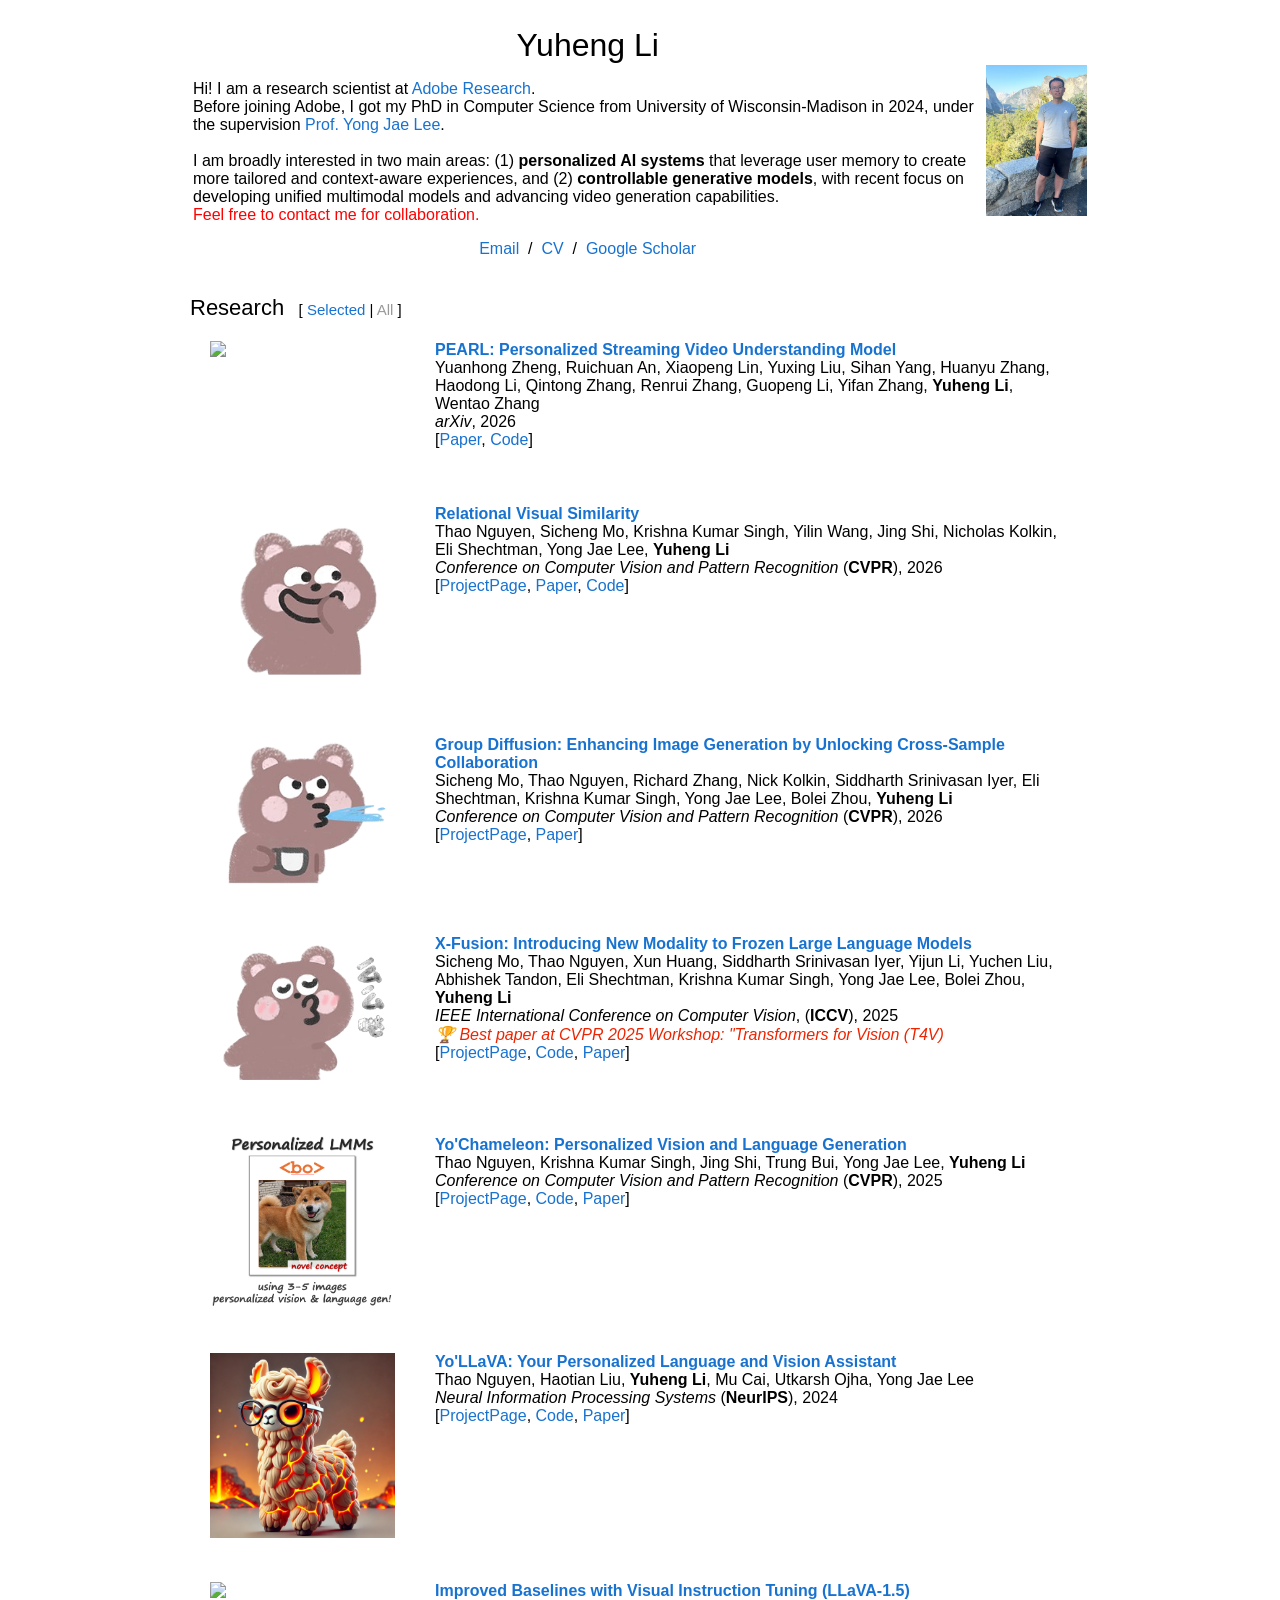
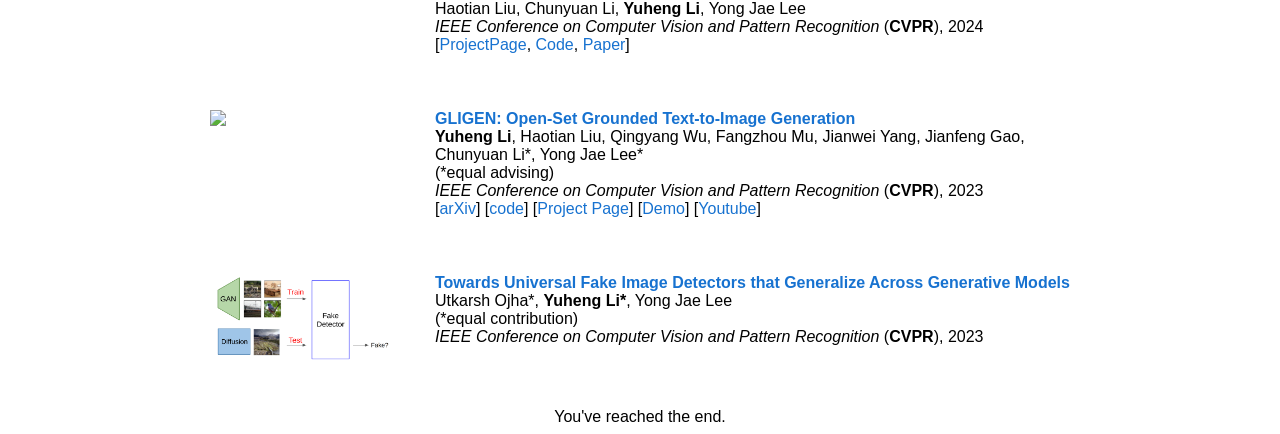
==== commit 59c55a6f: "add mua mua for xfusion" ====
--- a/index.html
+++ b/index.html
@@ -193,7 +193,8 @@
         <div class="container paper-item" data-selected="true">
           <div class="box left">
             <a href='https://sichengmo.github.io/GroupDiff/'>
-            <img src='https://sichengmo.github.io/GroupDiff/assets/teaser.jpg'></a>
+            <!-- <img src='https://sichengmo.github.io/GroupDiff/assets/teaser.jpg'></a> -->
+            <img src='./images/phew.png'></a>
           </div>
           <div class="box right">
             <a href="https://arxiv.org/abs/2512.10954" target="_blank">
@@ -253,7 +254,9 @@
       <div class="container paper-item" data-selected="true">
         <div class="box left">
           <a href='https://sichengmo.github.io/XFusion/'>
-          <img src='./images/xfusion.png'></a>
+          <!-- <img src='./images/xfusion.png'> -->
+          <img src='./images/mua.png'>
+        </a>
         </div>
         <div class="box right">
           <a href="https://arxiv.org/abs/2504.20996" target="_blank">
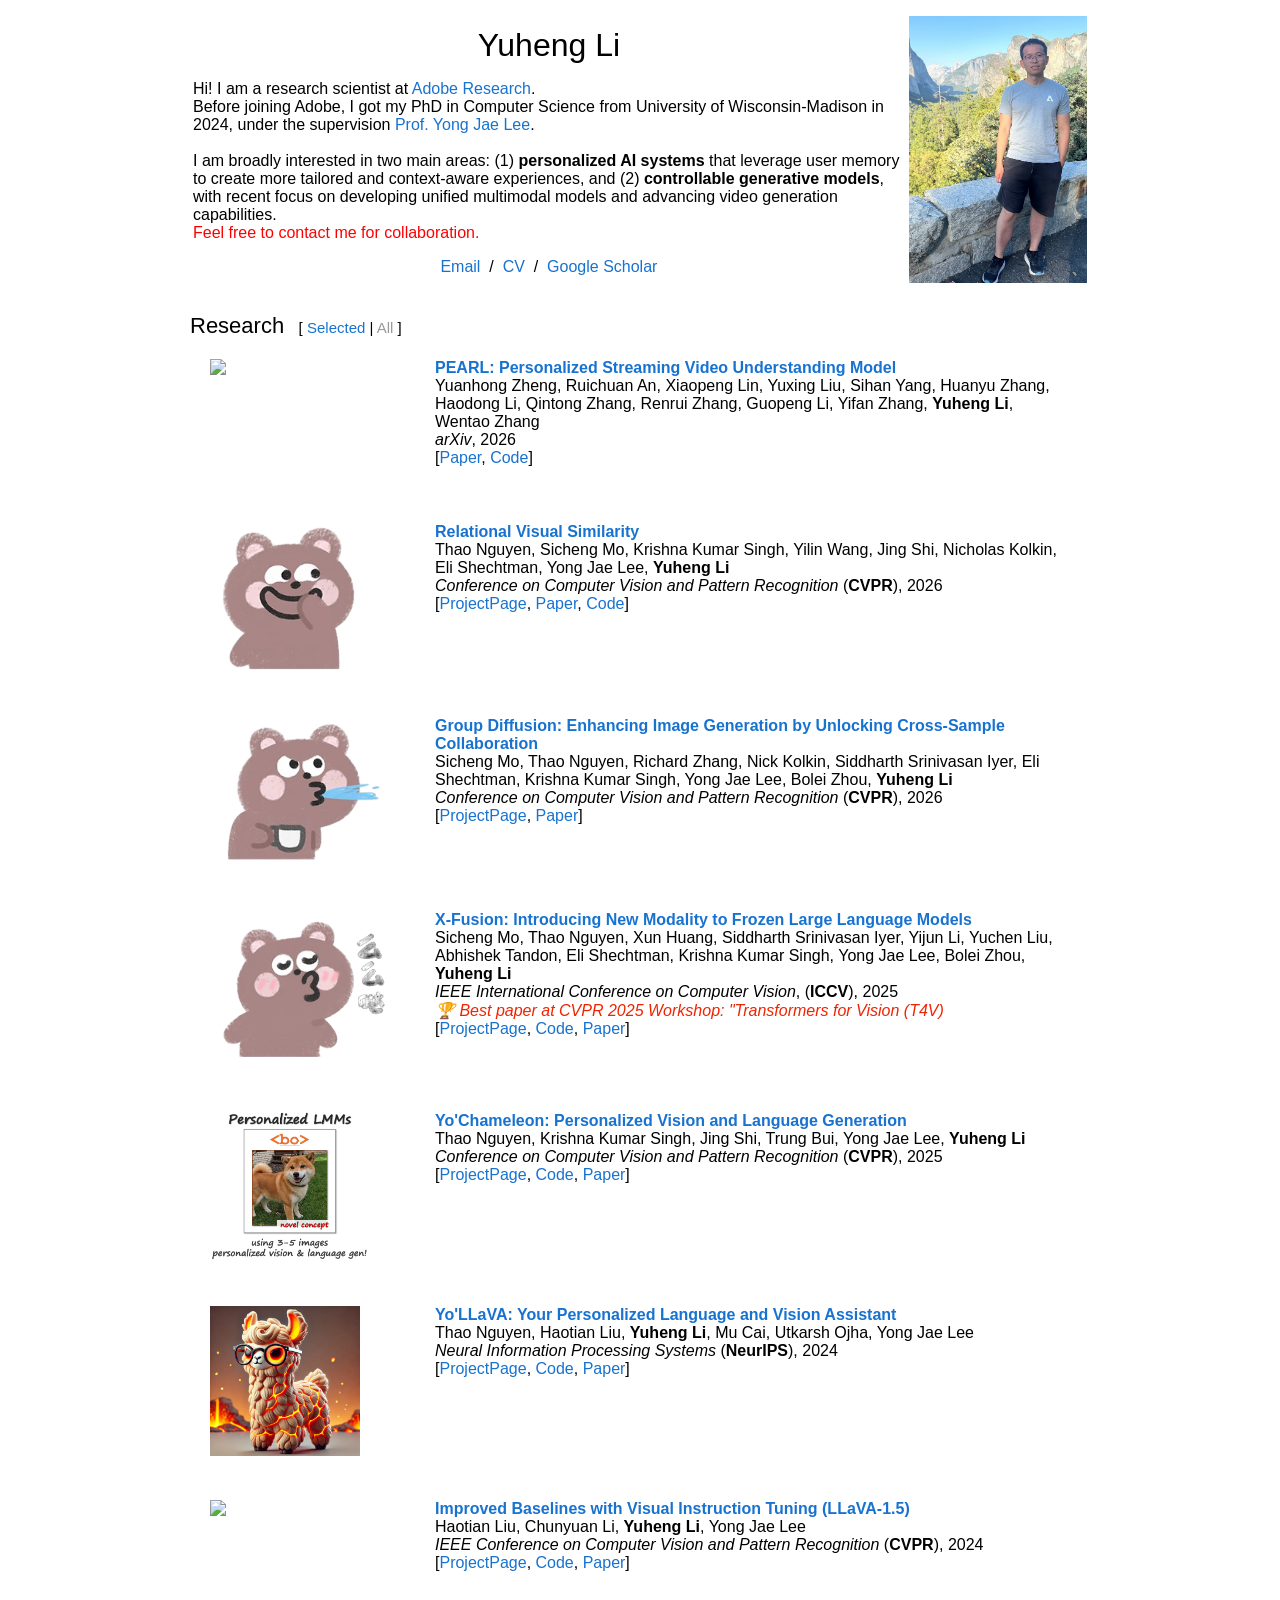
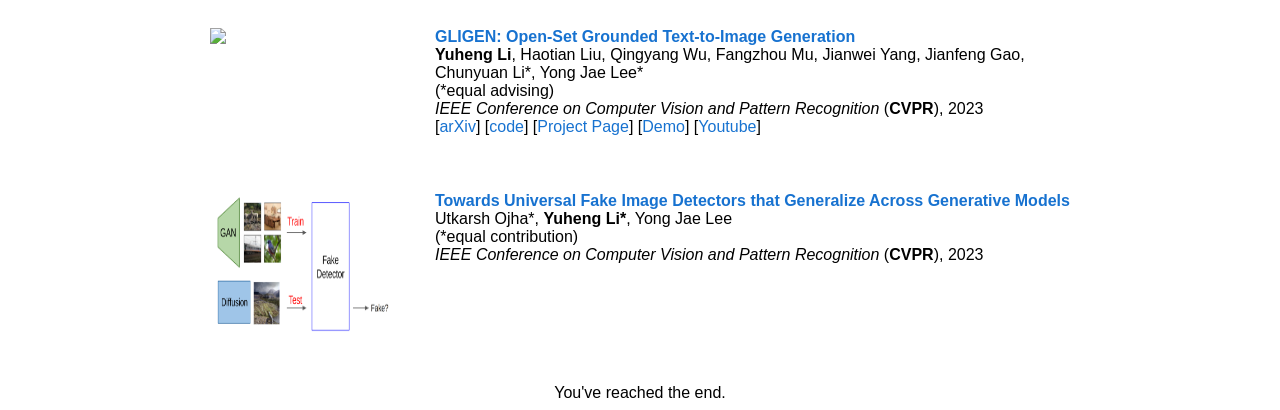
==== commit d0d25aa5: "align sticker" ====
--- a/index.html
+++ b/index.html
@@ -122,7 +122,7 @@
         <td>
             <!-- <img id="profile_photo" alt="profile photo" src="images/yosemite.jpg" style='max-width: 300px;'> -->
             <!-- <img id="profile_photo" alt="profile photo" src="images/yosemite3.jpg"> -->
-            <img src="images/yosemite3.jpg" style="max-width: 300px;">
+            <img src="images/yosemite3.jpg" style="max-width: 600px;">
             <!-- <img src="images/yosemite3.jpg" 
      onmouseover="this.src='yosemite3.jpg'" 
      onmouseout="this.src='images/yosemite3.jpg'" 
@@ -151,7 +151,7 @@
         <div class="container paper-item" data-selected="true">
           <div class="box left">
             <a href='https://arxiv.org/abs/2603.20422'>
-            <img src='https://arxiv.org/html/2603.20422v1/figures/sunburst_chart.png'></a>
+            <img src='https://arxiv.org/html/2603.20422v1/figures/sunburst_chart.png' style="height: 150px; width: auto;"></a>
           </div>
           <div class="box right">
             <a href="https://arxiv.org/abs/2603.20422" target="_blank">
@@ -172,7 +172,7 @@
           <div class="box left">
             <a href='https://thaoshibe.github.io/relsim/'>
             <!-- <img src='./images/relsim.png'></a> -->
-            <img src='./images/bear-xiao.png'></a>
+            <img src='./images/bear-xiao.png'style="height: 150px; width: auto;"></a>
           </div>
           <div class="box right">
             <a href="https://arxiv.org/abs/2512.07833" target="_blank">
@@ -194,7 +194,7 @@
           <div class="box left">
             <a href='https://sichengmo.github.io/GroupDiff/'>
             <!-- <img src='https://sichengmo.github.io/GroupDiff/assets/teaser.jpg'></a> -->
-            <img src='./images/phew.png'></a>
+            <img src='./images/phew.png' style="height: 150px; width: auto;"></a>
           </div>
           <div class="box right">
             <a href="https://arxiv.org/abs/2512.10954" target="_blank">
@@ -214,7 +214,7 @@
         <div class="container paper-item" data-selected="false">
           <div class="box left">
             <a href='https://nupurkmr9.github.io/npedit/'>
-            <img src='./images/np-edit.png'></a>
+            <img src='./images/np-edit.png' style="height: 150px; width: auto;"></a>
           </div>
           <div class="box right">
             <a href="https://arxiv.org/abs/2510.14978" target="_blank">
@@ -234,7 +234,7 @@
         <div class="container paper-item" data-selected="false">
           <div class="box left">
             <a href='https://danielchyeh.github.io/x-planner/'>
-            <img src='./images/x-planner.png'></a>
+            <img src='./images/x-planner.png' style="height: 150px; width: auto;"></a>
           </div>
           <div class="box right">
             <a href="https://arxiv.org/abs/2507.05259" target="_blank">
@@ -255,7 +255,7 @@
         <div class="box left">
           <a href='https://sichengmo.github.io/XFusion/'>
           <!-- <img src='./images/xfusion.png'> -->
-          <img src='./images/mua.png'>
+          <img src='./images/mua.png' style="height: 150px; width: auto;">
         </a>
         </div>
         <div class="box right">
@@ -279,7 +279,7 @@
       <div class="container paper-item" data-selected="false">
         <div class="box left">
           <a href='https://glitchinthematrix.github.io/vins/'>
-          <img src='https://krsingh.cs.ucdavis.edu/krishna_files/paper_images/vins_teaser.png'></a>
+          <img src='https://krsingh.cs.ucdavis.edu/krishna_files/paper_images/vins_teaser.png' style="height: 150px; width: auto;"></a>
         </div>
         <div class="box right">
           <a href="https://arxiv.org/abs/2503.17539" target="_blank">
@@ -299,7 +299,7 @@
       <div class="container paper-item" data-selected="true">
         <div class="box left">
           <a href='https://thaoshibe.github.io/YoChameleon/'>
-          <img src='./images/yochameleon.png'></a>
+          <img src='./images/yochameleon.png' style="height: 150px; width: auto;"></a>
         </div>
         <div class="box right">
           <a href="https://arxiv.org/abs/2406.09400" target="_blank">
@@ -318,7 +318,7 @@
       <div class="container paper-item" data-selected="true">
         <div class="box left">
           <a href='https://thaoshibe.github.io/YoLLaVA/'>
-          <img src='./images/yollava.png'></a>
+          <img src='./images/yollava.png' style="height: 150px; width: auto;"></a>
         </div>
         <div class="box right">
           <a href="https://arxiv.org/abs/2406.09400" target="_blank">
@@ -339,7 +339,7 @@
       <div class="clear"></div>
       <div class="container paper-item" data-selected="false">
         <div class="box left">
-          <a href='https://yuheng-li.github.io/LLaVA-score/'><img src='./images/llava-score.png'></a>
+          <a href='https://yuheng-li.github.io/LLaVA-score/'><img src='./images/llava-score.png' style="height: 150px; width: auto;"></a>
         </div>
         <div class="box right">
           <a href="https://arxiv.org/abs/2503.17539" target="_blank">
@@ -359,7 +359,7 @@
 
       <div class="container paper-item" data-selected="true">
         <div class="box left">
-          <img src='https://pages.cs.wisc.edu/~yongjaelee/IMAGES/llava_v15.jpeg'>
+          <img src='https://pages.cs.wisc.edu/~yongjaelee/IMAGES/llava_v15.jpeg' style="height: 150px; width: auto;">
         </div>
         <div class="box right">
           <a href="https://arxiv.org/abs/2310.03744" target="_blank">
@@ -381,7 +381,7 @@
 
       <div class="container paper-item" data-selected="false">
         <div class="box left">
-          <img src='https://pages.cs.wisc.edu/~yongjaelee/IMAGES/edit-one-for-all.jpg'>
+          <img src='https://pages.cs.wisc.edu/~yongjaelee/IMAGES/edit-one-for-all.jpg' style="height: 150px; width: auto;">
         </div>
         <div class="box right">
           <a href="https://arxiv.org/abs/2401.10219" target="_blank">
@@ -402,7 +402,7 @@
 
       <div class="container paper-item" data-selected="false">
         <div class="box left">
-          <img src='images/pacgen.png'>
+          <img src='images/pacgen.png' style="height: 150px; width: auto;">
         </div>
         <div class="box right">
           <a href="https://arxiv.org/abs/2306.17154" target="_blank">
@@ -421,7 +421,7 @@
 
       <div class="container paper-item" data-selected="false">
         <div class="box left">
-          <img src='images/svg_llm.png'>
+          <img src='images/svg_llm.png' style="height: 150px; width: auto;">
         </div>
         <div class="box right">
           <a href="https://arxiv.org/abs/2306.06094" target="_blank">
@@ -442,7 +442,7 @@
 
       <div class="container paper-item" data-selected="false">
         <div class="box left">
-          <img src='images/vii.png'>
+          <img src='images/vii.png' style="height: 150px; width: auto;">
         </div>
         <div class="box right">
           <a href="https://arxiv.org/abs/2307.14331" target="_blank">
@@ -466,7 +466,7 @@
 
       <div class="container paper-item" data-selected="false">
         <div class="box left">
-          <img src='images/kd.png'>
+          <img src='images/kd.png' style="height: 150px; width: auto;">
         </div>
         <div class="box right">
           <a href="#" target="_blank">
@@ -488,7 +488,7 @@
       
       <div class="container paper-item" data-selected="true">
         <div class="box left">
-          <img src='images/gligen.png'>
+          <img src='images/gligen.png' style="height: 150px; width: auto;">
         </div>
         <div class="box right">
           <a href="https://arxiv.org/abs/2301.07093" target="_blank">
@@ -514,7 +514,7 @@
       
       <div class="container paper-item" data-selected="true">
         <div class="box left">
-          <img src='images/fake_detection.png'>
+          <img src='images/fake_detection.png' style="height: 150px; width: auto;">
         </div>
         <div class="box right">
           <a href="https://arxiv.org/abs/2302.10174" target="_blank">
@@ -538,7 +538,7 @@
 
       <div class="container paper-item" data-selected="false">
         <div class="box left">
-          <img src='images/anti-aliasing.gif'>
+          <img src='images/anti-aliasing.gif' style="height: 150px; width: auto;">
         </div>
         <div class="box right">
           <a href="#" target="_blank">
@@ -583,7 +583,7 @@
 
       <div class="container paper-item" data-selected="false">
         <div class="box left">
-          <img src='images/giraffehd.png'>
+          <img src='images/giraffehd.png' style="height: 150px; width: auto;">
         </div>
         <div class="box right">
           <a href="https://arxiv.org/abs/2203.14954" target="_blank">
@@ -608,7 +608,7 @@
 
       <div class="container paper-item" data-selected="false">
         <div class="box left">
-          <img src='images/collageGAN.png'>
+          <img src='images/collageGAN.png' style="height: 150px; width: auto;">
         </div>
         <div class="box right">
           <a href="https://arxiv.org/abs/2110.04281v1" target="_blank">
@@ -633,7 +633,7 @@
 
       <div class="container paper-item" data-selected="false">
         <div class="box left">
-          <img src='images/partgan.png'>
+          <img src='images/partgan.png' style="height: 150px; width: auto;">
         </div>
         <div class="box right">
           <a href="https://www.bmvc2021-virtualconference.com/conference/papers/paper_0057.html" target="_blank">
@@ -656,7 +656,7 @@
 
       <div class="container paper-item" data-selected="false">
         <div class="box left">
-          <img src='images/MixNMatch.png'>
+          <img src='images/MixNMatch.png' style="height: 150px; width: auto;">
         </div>
         <div class="box right">
           <a href="https://arxiv.org/abs/1911.11758" target="_blank">
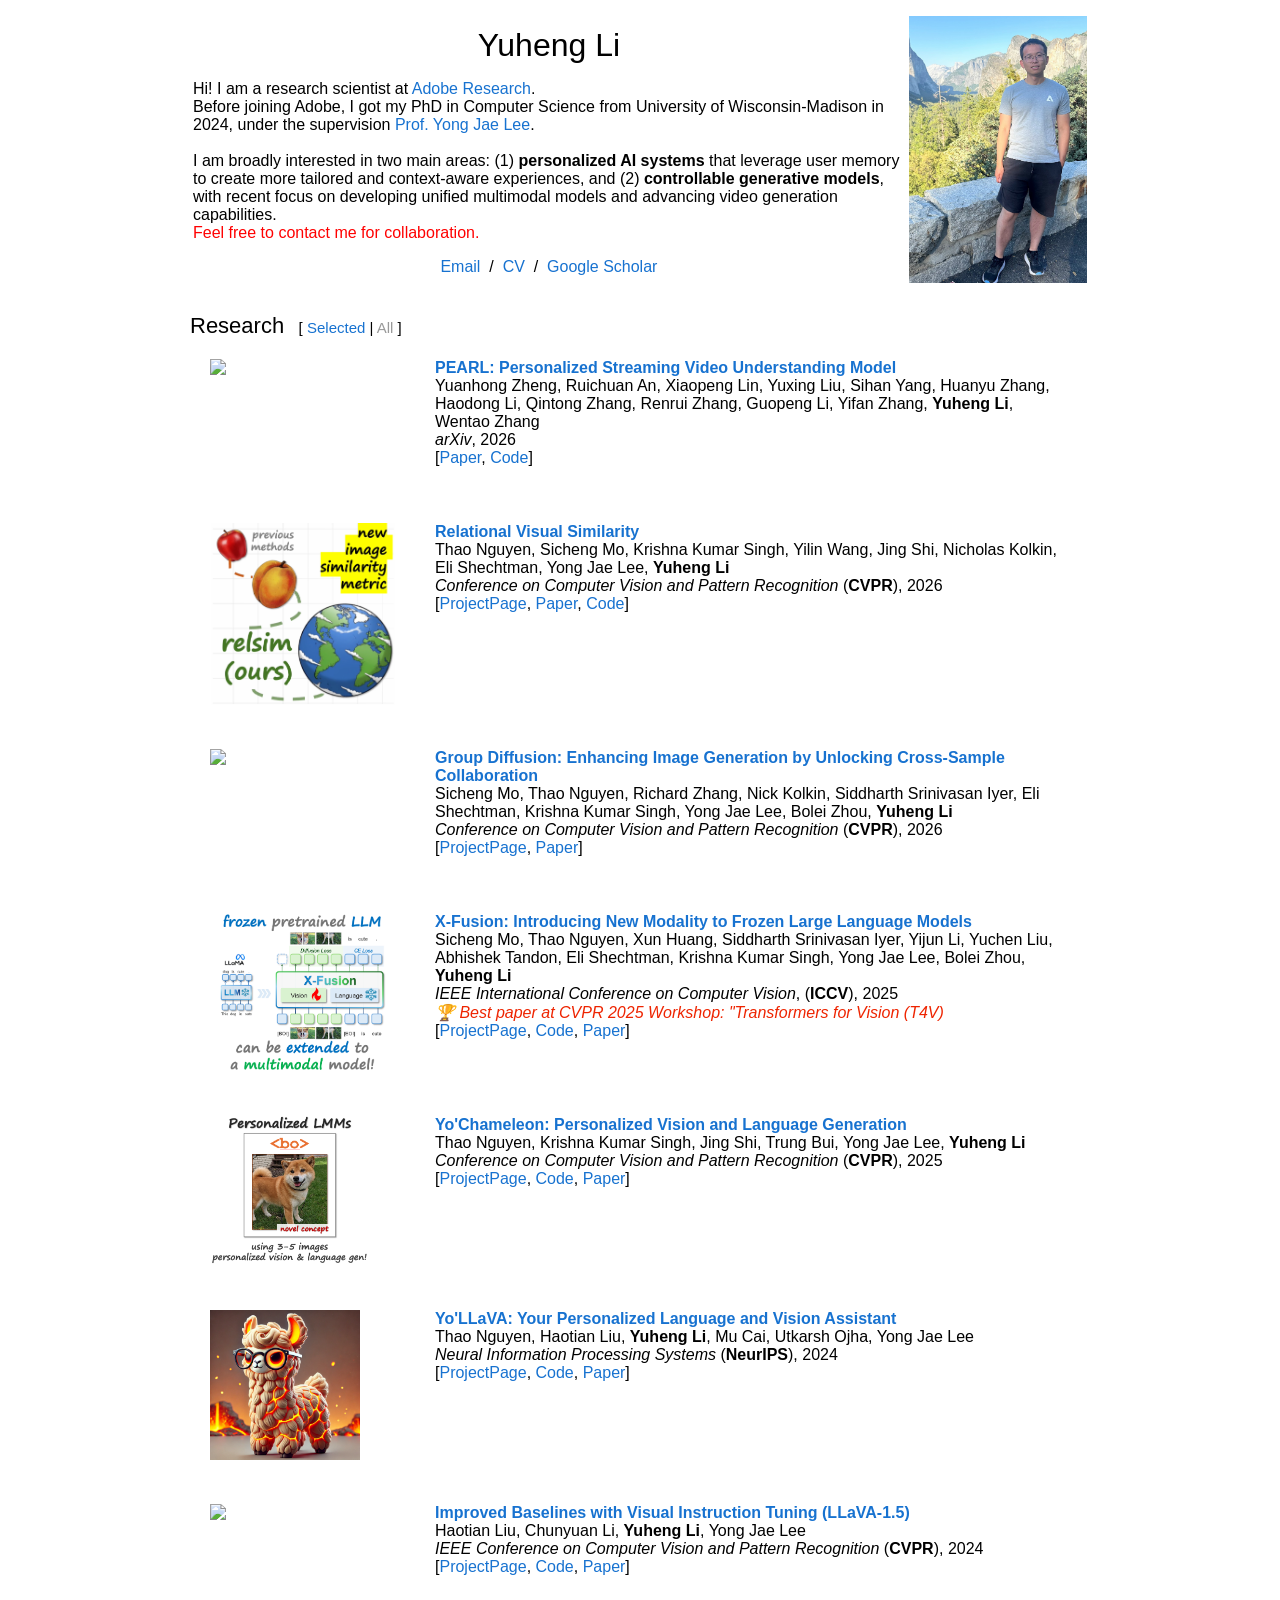
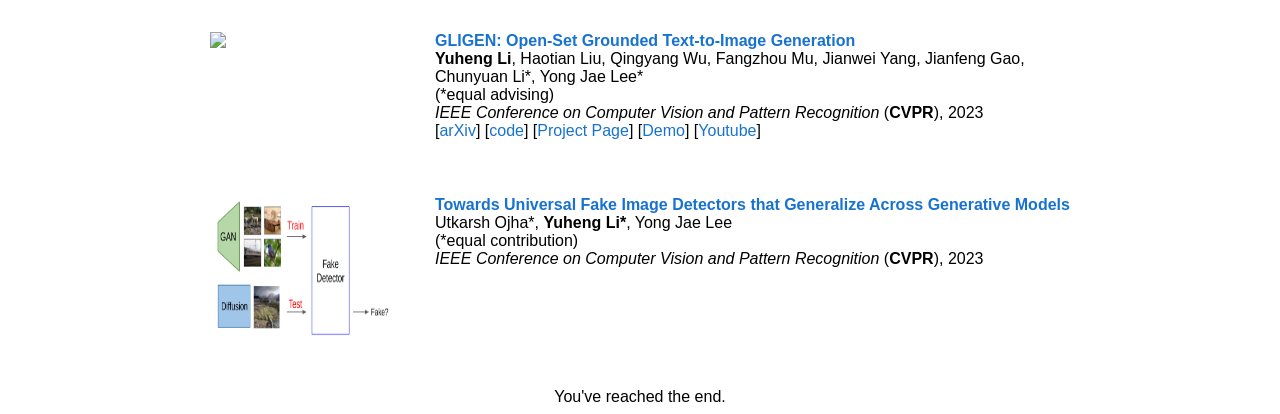
==== commit 026ca156: "Update index.html" ====
--- a/index.html
+++ b/index.html
@@ -171,8 +171,8 @@
         <div class="container paper-item" data-selected="true">
           <div class="box left">
             <a href='https://thaoshibe.github.io/relsim/'>
-            <!-- <img src='./images/relsim.png'></a> -->
-            <img src='./images/bear-xiao.png'style="height: 150px; width: auto;"></a>
+            <img src='./images/relsim.png'></a>
+            <!-- <img src='./images/bear-xiao.png'style="height: 150px; width: auto;"></a> -->
           </div>
           <div class="box right">
             <a href="https://arxiv.org/abs/2512.07833" target="_blank">
@@ -193,8 +193,8 @@
         <div class="container paper-item" data-selected="true">
           <div class="box left">
             <a href='https://sichengmo.github.io/GroupDiff/'>
-            <!-- <img src='https://sichengmo.github.io/GroupDiff/assets/teaser.jpg'></a> -->
-            <img src='./images/phew.png' style="height: 150px; width: auto;"></a>
+            <img src='https://sichengmo.github.io/GroupDiff/assets/teaser.jpg'></a>
+            <!-- <img src='./images/phew.png' style="height: 150px; width: auto;"></a> -->
           </div>
           <div class="box right">
             <a href="https://arxiv.org/abs/2512.10954" target="_blank">
@@ -254,8 +254,8 @@
       <div class="container paper-item" data-selected="true">
         <div class="box left">
           <a href='https://sichengmo.github.io/XFusion/'>
-          <!-- <img src='./images/xfusion.png'> -->
-          <img src='./images/mua.png' style="height: 150px; width: auto;">
+          <img src='./images/xfusion.png'>
+          <!-- <img src='./images/mua.png' style="height: 150px; width: auto;"> -->
         </a>
         </div>
         <div class="box right">
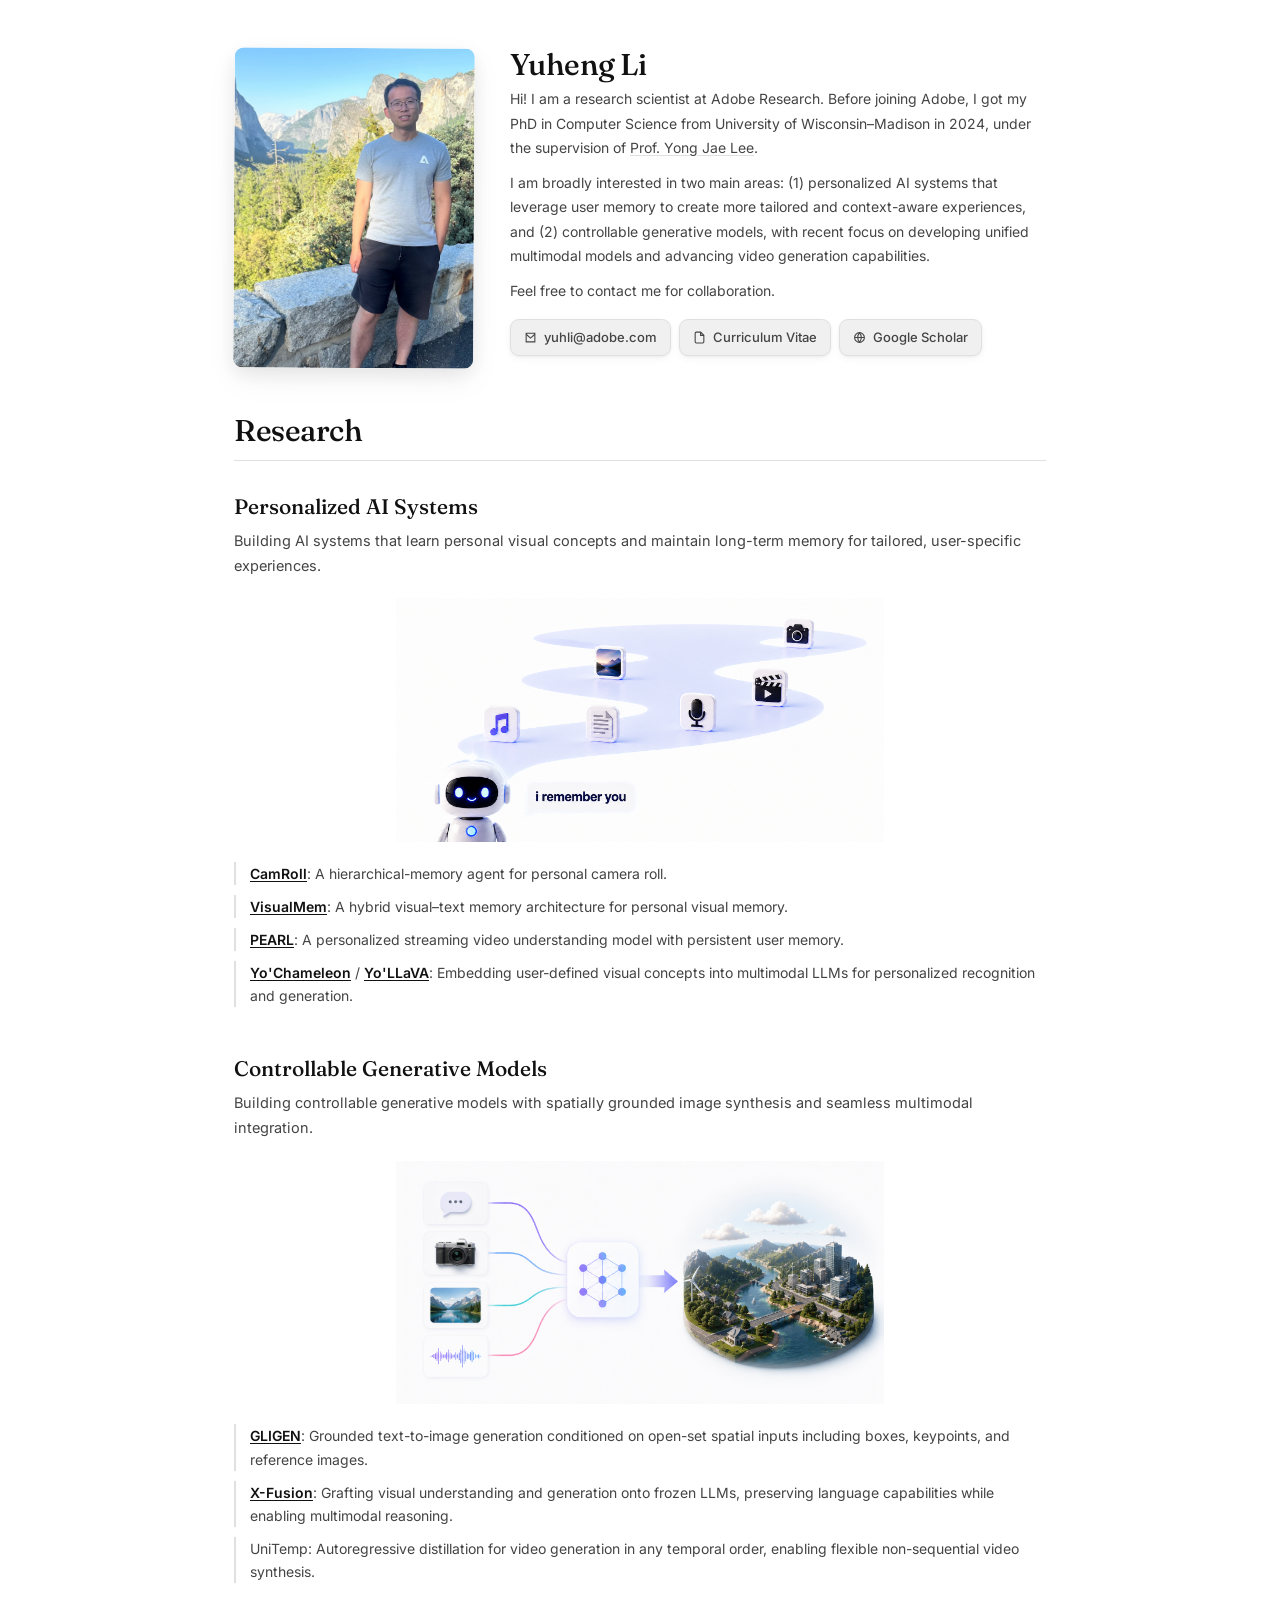
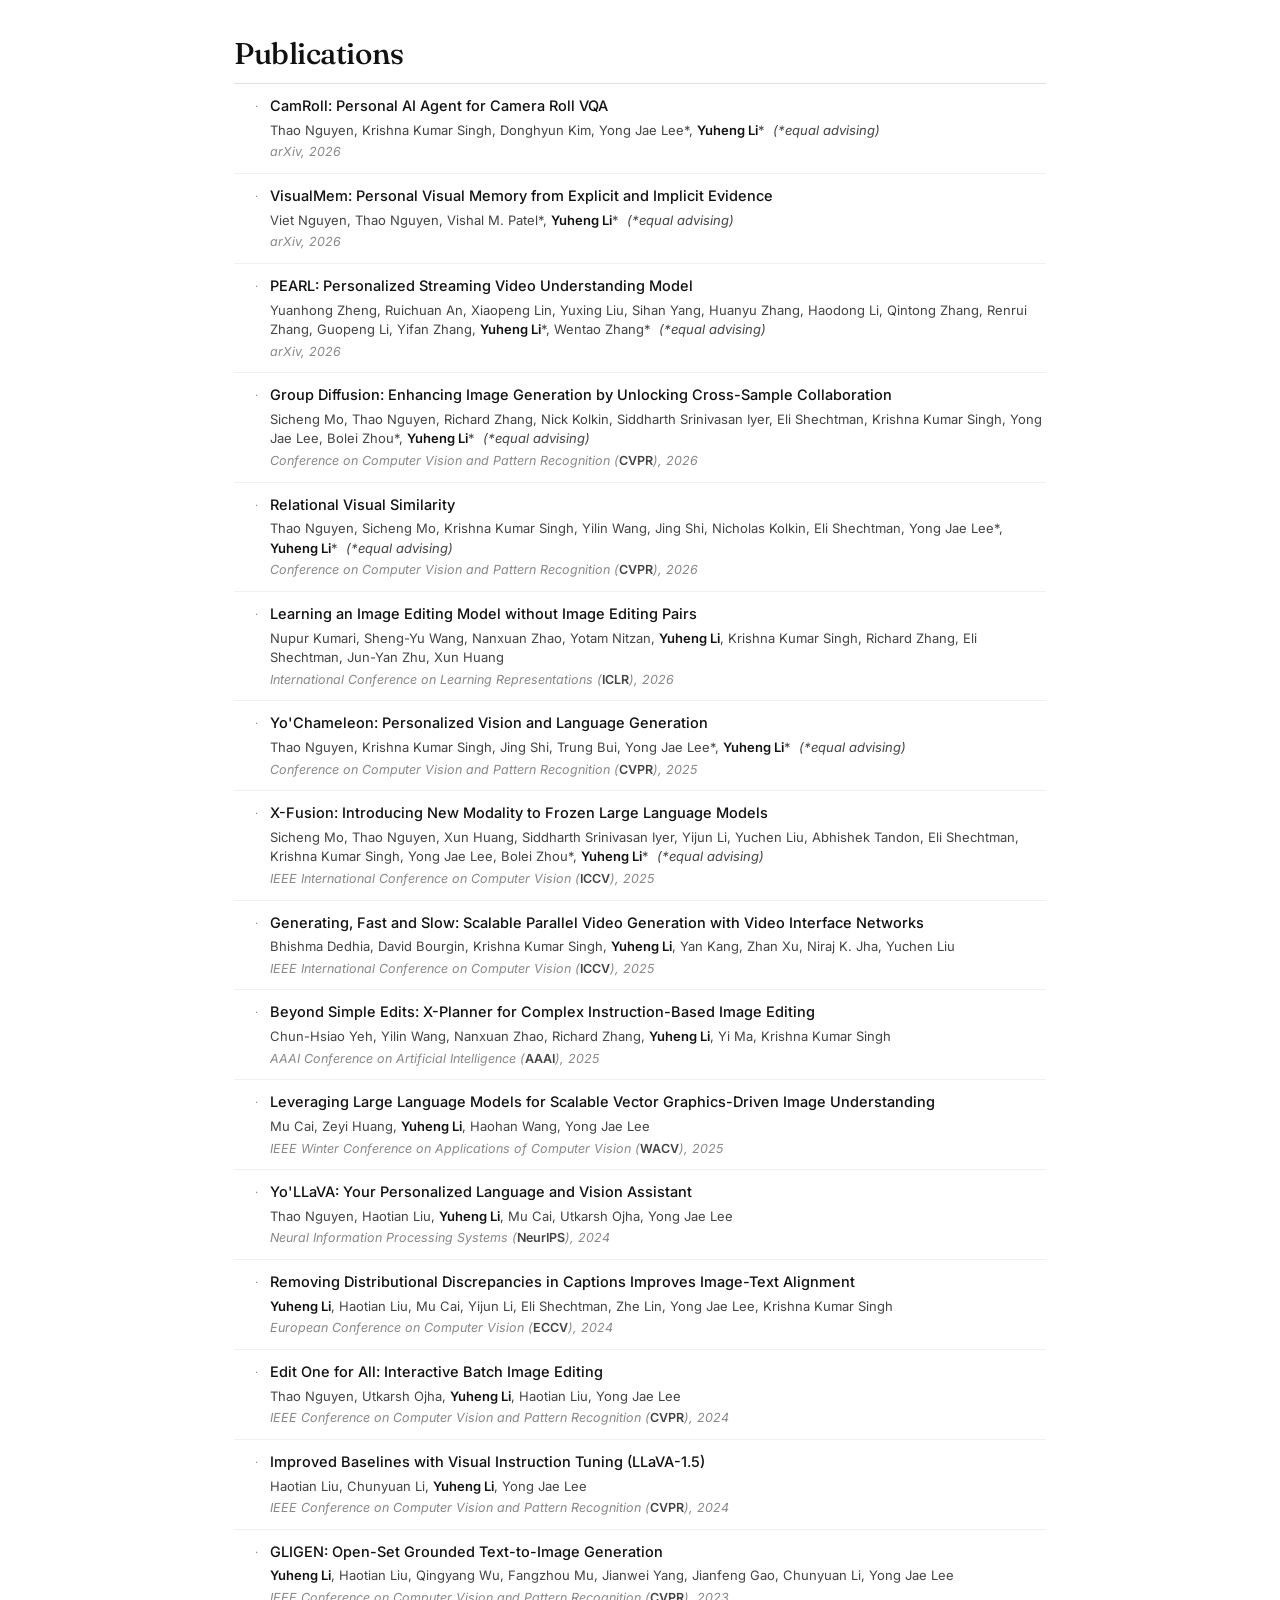
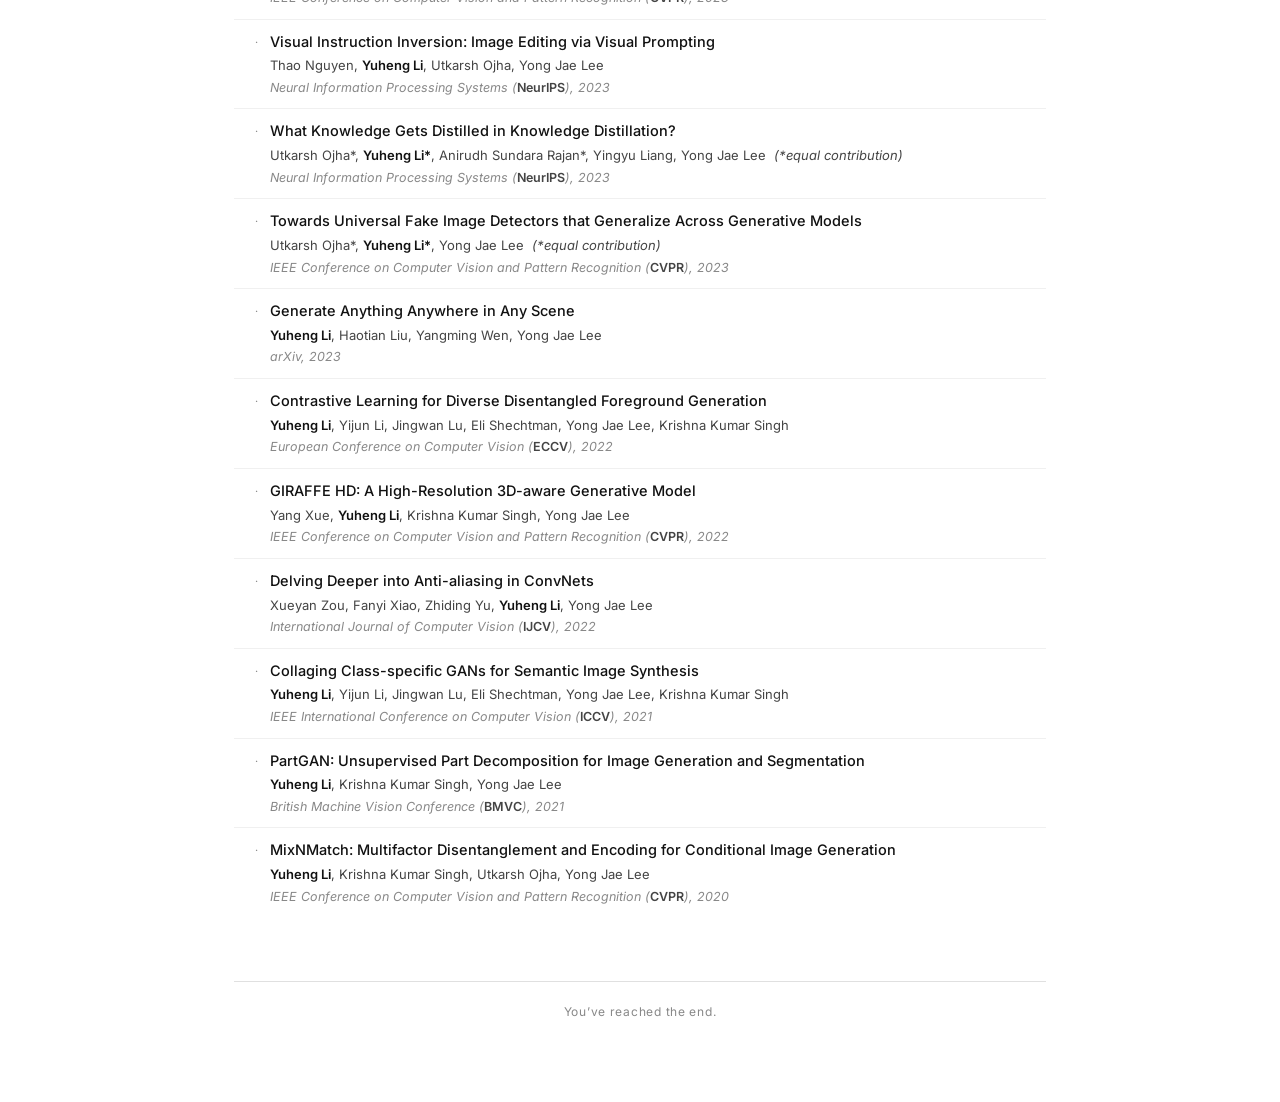
==== commit 8df82ff0: "Redesign research section with new layout and images - Promote index_v2.html to index.html - Researc" ====
--- a/index.html
+++ b/index.html
@@ -1,728 +1,864 @@
-
 <!DOCTYPE HTML>
-<html lang="en"><head><meta http-equiv="Content-Type" content="text/html; charset=UTF-8">
-
-  <!-- Global site tag (gtag.js) - Google Analytics -->
+<html lang="en">
+<head>
+  <meta charset="UTF-8">
+  <title>Yuheng Li</title>
+  <meta name="author" content="Yuheng Li">
+  <meta name="viewport" content="width=device-width, initial-scale=1">
+  <meta property="og:description" content="Personal webpage of Yuheng Li." />
+  <link rel="icon" type="image/png" href="./images/adobe-logo.png" />
+  <link rel="preconnect" href="https://fonts.googleapis.com">
+  <link rel="preconnect" href="https://fonts.gstatic.com" crossorigin>
+  <link href="https://fonts.googleapis.com/css2?family=Fraunces:opsz,ital,wght@9..144,0,300;9..144,0,400;9..144,0,500;9..144,0,600;9..144,1,300;9..144,1,400;9..144,1,500&family=Inter:wght@300;400;500;600&display=swap" rel="stylesheet">
+
   <script async src="https://www.googletagmanager.com/gtag/js?id=UA-61135638-2"></script>
   <script>
     window.dataLayer = window.dataLayer || [];
     function gtag(){dataLayer.push(arguments);}
     gtag('js', new Date());
-
     gtag('config', 'UA-61135638-2');
   </script>
 
-  <title>Yuheng Li</title>
-
-  <meta name="author" content="Yuheng Li">
-  <meta name="viewport" content="width=device-width, initial-scale=1">
-  <meta property="og:description" content="Personal webpage of Yuheng Li." />
-    <link rel="stylesheet" href="jemdoc.css" type="text/css" />
-    <!-- <link rel="icon" type="image/png" href="./images/duck2.png" /> -->
-    <link rel="icon" type="image/png" href="./images/adobe-logo.png" />
-  <link rel="stylesheet" type="text/css" href="stylesheet.css">
-    <style>
-        #profile_photo {
-            max-width: 300px;
-            transition: all 0.3s ease;
-        }
-        #profile_photo:hover {
-            content: url('images/yuheng-and-mam.jpg');
-        }
-        
-        /* Paper tabs styling */
-        .paper-tabs {
-            display: inline;
-            margin-left: 10px;
-            font-size: 15px;
-        }
-        
-        .tab-link {
-            cursor: pointer;
-            color: #999;
-            text-decoration: none;
-        }
-        
-        .tab-separator {
-            color: #000;
-        }
-    </style>
+  <style>
+    :root {
+      --bg:           #ffffff;
+      --surface:      #ffffff;
+      --surface-soft: #f0f0f0;
+      --ink:          #111111;
+      --ink-soft:     #444444;
+      --muted:        #888888;
+      --line:         #e0e0e0;
+      --link:         #111111;
+      --link-hover:   #555555;
+      --radius:       14px;
+      --radius-sm:    9px;
+      --shadow-sm: 0 1px 3px rgba(0,0,0,.06), 0 3px 8px rgba(0,0,0,.04);
+      --shadow-md: 0 6px 20px rgba(0,0,0,.08), 0 12px 32px rgba(0,0,0,.05);
+      --shadow-lg: 0 12px 40px rgba(0,0,0,.10), 0 24px 60px rgba(0,0,0,.07);
+    }
+
+    *, *::before, *::after { box-sizing: border-box; margin: 0; padding: 0; }
+    html { scroll-behavior: smooth; }
+
+    body {
+      background: var(--bg);
+      color: var(--ink);
+      font-family: 'Inter', -apple-system, BlinkMacSystemFont, 'Segoe UI', sans-serif;
+      font-size: 15px;
+      line-height: 1.65;
+      -webkit-font-smoothing: antialiased;
+    }
+
+    a { color: var(--link); text-decoration: none; transition: color .18s; }
+    a:hover { color: var(--link-hover); }
+    strong { font-weight: 600; color: var(--ink); }
+
+    /* ── Layout ── */
+    .layout {
+      max-width: 860px;
+      margin: 0 auto;
+      padding: 48px 24px 80px;
+      display: flex;
+      flex-direction: column;
+      gap: 48px;
+    }
+
+    /* ── Profile card (top) ── */
+    .profile-section {
+      display: flex;
+      flex-direction: row;
+      gap: 36px;
+      align-items: flex-start;
+    }
+
+    .profile-photo {
+      width: 240px;
+      flex-shrink: 0;
+      aspect-ratio: 3/4;
+      border-radius: var(--radius-sm);
+      overflow: hidden;
+      box-shadow: var(--shadow-md);
+      transform: rotate(0.3deg);
+      transition: transform .4s cubic-bezier(.2,.8,.2,1);
+    }
+    .profile-photo:hover { transform: rotate(0deg) scale(1.01); }
+    .profile-photo img {
+      width: 100%; height: 100%;
+      object-fit: cover;
+      object-position: center top;
+      display: block;
+    }
+
+    .profile-info {
+      flex: 1;
+      min-width: 0;
+      display: flex;
+      flex-direction: column;
+    }
+
+    .profile-name {
+      font-family: 'Fraunces', Georgia, serif;
+      font-size: 30px;
+      font-weight: 500;
+      letter-spacing: -0.02em;
+      line-height: 1.1;
+      margin-bottom: 6px;
+    }
+    .profile-name em {
+      font-style: italic;
+      font-weight: 400;
+      color: var(--ink-soft);
+    }
+
+    .profile-role {
+      display: inline-block;
+      font-size: 11px;
+      letter-spacing: 0.14em;
+      text-transform: uppercase;
+      color: var(--muted);
+      font-weight: 500;
+      margin-bottom: 14px;
+    }
+
+    .profile-bio {
+      font-size: 14px;
+      line-height: 1.75;
+      color: var(--ink-soft);
+      margin-bottom: 10px;
+    }
+    .profile-bio:last-of-type { margin-bottom: 16px; }
+    .profile-bio a { color: var(--ink-soft); text-decoration: underline; text-underline-offset: 2px; text-decoration-color: var(--line); }
+    .profile-bio a:hover { color: var(--ink); }
+
+    .profile-callout {
+      margin-bottom: 18px;
+      font-size: 13px;
+      color: var(--muted);
+      font-weight: 500;
+    }
+
+    .profile-links {
+      display: flex;
+      flex-direction: row;
+      flex-wrap: wrap;
+      gap: 8px;
+    }
+    .profile-link {
+      display: inline-flex;
+      align-items: center;
+      gap: 7px;
+      padding: 7px 13px;
+      background: var(--surface-soft);
+      border: 1px solid var(--line);
+      border-radius: var(--radius-sm);
+      font-size: 13px;
+      font-weight: 500;
+      color: var(--ink-soft);
+      box-shadow: var(--shadow-sm);
+      transition: transform .16s, border-color .16s, color .16s;
+    }
+    .profile-link:hover {
+      transform: translateY(-2px);
+      border-color: var(--ink);
+      color: var(--ink);
+    }
+    .profile-link svg { width: 13px; height: 13px; flex-shrink: 0; }
+
+    /* ── Main ── */
+    .content { min-width: 0; }
+
+    .section-header {
+      display: flex;
+      align-items: center;
+      justify-content: space-between;
+      margin-bottom: 6px;
+      padding-bottom: 14px;
+      border-bottom: 1px solid var(--line);
+    }
+
+    .section-title {
+      font-family: 'Fraunces', Georgia, serif;
+      font-size: 30px;
+      font-weight: 500;
+      letter-spacing: -0.015em;
+      line-height: 1;
+    }
+
+    .section-sub {
+      font-size: 14px;
+      color: var(--muted);
+      margin: 8px 0 28px;
+    }
+
+    /* ── Research area ── */
+    .research-area { margin-bottom: 44px; scroll-margin-top: 20px; }
+
+    .area-tag {
+      display: inline-flex;
+      align-items: center;
+      gap: 10px;
+      font-size: 10.5px;
+      letter-spacing: 0.22em;
+      text-transform: uppercase;
+      color: var(--muted);
+      margin-bottom: 8px;
+      font-weight: 500;
+    }
+    .area-tag::before {
+      content: '';
+      width: 20px; height: 1px;
+      background: currentColor;
+      display: inline-block;
+    }
+
+    .area-title {
+      font-family: 'Fraunces', Georgia, serif;
+      font-size: 21px;
+      font-weight: 500;
+      margin-bottom: 4px;
+      color: var(--ink);
+    }
+
+    .area-desc {
+      font-size: 13.5px;
+      color: var(--ink-soft);
+      margin-bottom: 16px;
+    }
+
+    /* ── Paper card (selected highlights) ── */
+    .paper-card {
+      display: grid;
+      grid-template-columns: 168px 1fr;
+      gap: 20px;
+      align-items: start;
+      padding: 18px;
+      margin-bottom: 10px;
+      background: var(--surface);
+      border: 1px solid var(--line);
+      border-radius: var(--radius);
+      box-shadow: var(--shadow-sm);
+      position: relative;
+      overflow: hidden;
+      opacity: 0;
+      transform: translateY(10px);
+      transition: transform .2s ease, box-shadow .2s ease, border-color .2s ease;
+    }
+    .paper-card::before {
+      content: '';
+      position: absolute;
+      left: 0; top: 0; bottom: 0;
+      width: 3px;
+      background: transparent;
+      transition: background .2s;
+    }
+    .paper-card:hover { transform: translateY(-2px); box-shadow: var(--shadow-md); border-color: rgba(0,0,0,.1); }
+    .paper-card:hover::before { background: var(--ink); }
+    .paper-card.in-view { opacity: 1; transform: translateY(0); }
+
+    .paper-thumb {
+      width: 168px; height: 126px;
+      border-radius: var(--radius-sm);
+      overflow: hidden;
+      background: var(--surface-soft);
+      flex-shrink: 0;
+    }
+    .paper-thumb a { display: block; width: 100%; height: 100%; }
+    .paper-thumb img {
+      width: 100%; height: 100%;
+      object-fit: cover;
+      object-position: center 35%;
+      display: block;
+      transition: transform .4s cubic-bezier(.2,.8,.2,1);
+    }
+    .paper-card:hover .paper-thumb img { transform: scale(1.05); }
+
+    .paper-info { min-width: 0; }
+
+    .paper-title {
+      font-family: 'Fraunces', Georgia, serif;
+      font-size: 16.5px;
+      font-weight: 500;
+      line-height: 1.3;
+      color: var(--ink);
+      display: inline-block;
+      margin-bottom: 6px;
+      transition: color .15s;
+    }
+    .paper-card a:hover .paper-title { color: var(--ink-soft); }
+
+    .paper-authors {
+      font-size: 13px;
+      color: var(--ink-soft);
+      line-height: 1.5;
+      margin-bottom: 5px;
+    }
+
+    .paper-venue {
+      font-size: 12.5px;
+      color: var(--muted);
+      font-style: italic;
+      display: block;
+      margin-bottom: 6px;
+    }
+    .paper-venue strong { font-style: normal; font-weight: 600; color: var(--ink-soft); font-size: 12.5px; }
+
+    .paper-award {
+      display: inline-flex;
+      align-items: center;
+      gap: 5px;
+      font-size: 11.5px;
+      color: var(--ink-soft);
+      background: var(--surface-soft);
+      border: 1px solid var(--line);
+      padding: 2px 9px;
+      border-radius: 999px;
+      font-weight: 500;
+      margin-bottom: 6px;
+    }
+
+    .paper-links {
+      font-size: 13px;
+      color: var(--muted);
+    }
+    .paper-links a {
+      color: var(--ink-soft);
+      font-weight: 500;
+      text-decoration: underline;
+      text-underline-offset: 2px;
+      text-decoration-color: var(--line);
+    }
+    .paper-links a:hover { color: var(--ink); text-decoration-color: var(--ink); }
+
+    /* ── Publications list (text only) ── */
+    .pub-section { margin-top: 56px; }
+
+    .pub-section .section-header { margin-bottom: 0; }
+    .pub-section .pub-links { display: none; }
+
+    .pub-item {
+      display: grid;
+      grid-template-columns: 24px 1fr;
+      gap: 0 12px;
+      padding: 10px 0;
+      border-bottom: 1px solid var(--surface-soft);
+    }
+    .pub-item:last-child { border-bottom: none; }
+
+    .pub-num {
+      font-size: 11px;
+      color: var(--muted);
+      padding-top: 3px;
+      text-align: right;
+      font-feature-settings: "tnum";
+    }
+
+    .pub-body { min-width: 0; }
+
+    .pub-title {
+      font-size: 14.5px;
+      font-weight: 500;
+      color: var(--ink);
+      line-height: 1.4;
+      display: inline;
+    }
+    a.pub-title:hover { color: var(--ink-soft); text-decoration: underline; text-underline-offset: 2px; }
+
+    .pub-authors {
+      font-size: 13px;
+      color: var(--ink-soft);
+      margin-top: 2px;
+      line-height: 1.5;
+    }
+
+    .pub-venue {
+      font-size: 12.5px;
+      color: var(--muted);
+      font-style: italic;
+      margin-top: 2px;
+    }
+    .pub-venue strong { font-style: normal; font-weight: 600; color: var(--ink-soft); }
+
+    .pub-links {
+      margin-top: 4px;
+      font-size: 12.5px;
+      display: flex;
+      flex-wrap: wrap;
+      gap: 8px;
+    }
+    .pub-links a {
+      color: var(--muted);
+      text-decoration: underline;
+      text-underline-offset: 2px;
+      text-decoration-color: var(--line);
+      font-weight: 500;
+    }
+    .pub-links a:hover { color: var(--ink); text-decoration-color: var(--ink); }
+
+    /* ── Theme block (image + text) ── */
+    .theme-block {
+      display: flex;
+      flex-direction: column;
+      gap: 20px;
+    }
+
+    .theme-image {
+      width: 60%;
+      aspect-ratio: 2/1;
+      overflow: hidden;
+      margin: 0 auto;
+    }
+    .theme-image img {
+      width: 100%; height: 100%;
+      object-fit: cover;
+      display: block;
+    }
+
+    .theme-intro {
+      font-size: 14.5px;
+      color: var(--ink-soft);
+      line-height: 1.75;
+      margin-bottom: 20px;
+    }
+
+    .paper-list {
+      list-style: none;
+      display: flex;
+      flex-direction: column;
+      gap: 10px;
+    }
+    .paper-list li {
+      font-size: 14px;
+      color: var(--ink-soft);
+      line-height: 1.65;
+      padding-left: 14px;
+      border-left: 2px solid var(--line);
+    }
+    .paper-list li a {
+      font-weight: 600;
+      color: var(--ink);
+      text-decoration: underline;
+      text-underline-offset: 2px;
+    }
+    .paper-list li a:hover {
+      text-decoration: underline;
+      text-underline-offset: 2px;
+    }
+
+    /* ── Animations ── */
+    @keyframes fadeUp {
+      from { opacity: 0; transform: translateY(12px); }
+      to   { opacity: 1; transform: translateY(0); }
+    }
+    .fade-up { animation: fadeUp .55s cubic-bezier(.2,.8,.2,1) both; }
+    .d1 { animation-delay: .06s; }
+    .d2 { animation-delay: .13s; }
+    .d3 { animation-delay: .20s; }
+    .d4 { animation-delay: .27s; }
+    .d5 { animation-delay: .34s; }
+
+    /* ── Footer ── */
+    .site-footer {
+      margin-top: 64px;
+      padding-top: 20px;
+      border-top: 1px solid var(--line);
+      text-align: center;
+      font-size: 12px;
+      color: var(--muted);
+      letter-spacing: 0.06em;
+    }
+
+    /* ── Responsive ── */
+    @media (max-width: 640px) {
+      .layout { padding: 24px 16px 64px; gap: 32px; }
+      .profile-section { flex-direction: column; align-items: center; text-align: center; padding: 24px 20px; }
+      .profile-photo { width: 120px; aspect-ratio: 1/1; }
+      .profile-links { justify-content: center; }
+      .theme-block { grid-template-columns: 1fr; }
+      .theme-image { width: 100%; aspect-ratio: 16/9; position: static; }
+      .section-title { font-size: 24px; }
+      .pub-item { grid-template-columns: 1fr; }
+      .pub-num { display: none; }
+    }
+  </style>
 </head>
 
 <body>
-  <div class="container" style="max-width: 900px;">
-    <div class="section">
-      <!-- <div id="profile" class="box" style="width: 100%"> -->
-<!--       <div id="profile" class="box" style="width: 750px;">
-        <p style="text-align:center">
-          <name>Yuheng Li</name>
-        </p>
-        <p> -->
-          <!-- Hi, I am a computer science Ph.D. student at University of Wisconsin-Madison, advised by <a href="https://pages.cs.wisc.edu/~yongjaelee/">Prof. Yong Jae Lee</a>. Generally, I am interested in <b>controllable and multimodal image generation and manipulation.</b> -->
-          <!-- Hi! I am a research scientist at <a href= -->
-<!--         "https://research.adobe.com/"> Adobe Research</a>.
-        <br>
-        Before joining Adobe, I got my PhD in Computer Science from University of Wisconsin-Madison in 2024, under the supervision <a href="https://pages.cs.wisc.edu/~yongjaelee/">Prof. Yong Jae Lee</a>.
-        <br>
-        <br>
-
-        Generally, I am interested in <b>controllable and multimodal image generation and manipulation</b>.
-        <br>
-        <font color="red"> Feel free to contact me for collaboration.</font>  -->
-          <!-- <br> -->
-          <!-- <br> -->
-          <!-- <font color="red"> I will graduate in 2024 summer and will join Adobe Research, feel free to contact me for collaboration.</font>  -->
-<!--         </p>
-        <p style="text-align:center">
-          <a href="mailto:yuhli@adobe.com">Email</a> &nbsp;/&nbsp;
-          <a href="files/CV.pdf">CV</a> &nbsp;/&nbsp;
-          <a href="https://scholar.google.com/citations?user=ZphbAXEAAAAJ&hl=en">Google Scholar</a> 
-        </p>
-      </div>
-      <div class="box" style="width: 180px; float: left; padding: 30px 0 0 0;"> -->
-        <!-- <img id="profile_photo" alt="profile photo" src="images/photo.jpeg"> -->
-        <!-- <img id="profile_photo" alt="profile photo" src="images/yosemite.jpg"> -->
-        <!-- <img id="profile_photo" alt="profile photo" src="images/cvpr2024.jpg"> -->
-      <!-- </div> -->
-    <!-- </div> -->
-    <center>
-    <table style="max-width: 900px;">
-      <tr>
-        <td>
-          <div class="section">
-            <!-- <div id="profile" class="box"> -->
-              <p style="text-align:center">
-                <name>Yuheng Li</name>
-              </p>
-              <p>
-                Hi! I am a research scientist at <a href="https://research.adobe.com/">Adobe Research</a>.
-                <br>
-                Before joining Adobe, I got my PhD in Computer Science from University of Wisconsin-Madison in 2024, under the supervision <a href="https://pages.cs.wisc.edu/~yongjaelee/">Prof. Yong Jae Lee</a>.
-                <br>
-                <br>
-                I am broadly interested in two main areas: (1) <b>personalized AI systems</b> that leverage user memory to create more tailored and context-aware experiences, and (2) <b>controllable generative models</b>, with recent focus on developing unified multimodal models and advancing video generation capabilities.
-                <br>
-                <font color="red">Feel free to contact me for collaboration.</font>
-                <br>
-              </p>
-              <!-- <i><p style="font-size: 70%;text-align: right;">(Photo credit: <a href="https://en.wikipedia.org/wiki/Bucky_Badger" style="font-size: inherit;">Bucky</a>, taken by <a href="https://anhddo.github.io" target="blank" style="font-size: inherit;">Anh Do</a>, at <a href='https://goo.gl/maps/N85trQSczcrS32Fi6' style="font-size: inherit;">Henry Vilas Zoo</a> (2022).&nbsp&nbsp&nbsp&nbsp&nbsp</p></i> -->
-
-
-              <p style="text-align:center">
-                <a href="mailto:yuhli@adobe.com">Email</a> &nbsp;/&nbsp;
-                <a href="files/CV.pdf">CV</a> &nbsp;/&nbsp;
-                <a href="https://scholar.google.com/citations?user=ZphbAXEAAAAJ&hl=en">Google Scholar</a>
-              </p>
-              <!-- <p style="font-size:80%;color:#A9A9A9"><i>(Photo credit: The "silly" cat in the photo is Mam -- <a href="https://thaoshibe.github.io/" style="font-size:95%">Thao</a>'s cat. He appears in 02 of my papers. Can you spot him? ;)) -->
-              </p>
-            </i>
-            <!-- </div> -->
-          </div>
-        </td>
-        <td>
-            <!-- <img id="profile_photo" alt="profile photo" src="images/yosemite.jpg" style='max-width: 300px;'> -->
-            <!-- <img id="profile_photo" alt="profile photo" src="images/yosemite3.jpg"> -->
-            <img src="images/yosemite3.jpg" style="max-width: 600px;">
-            <!-- <img src="images/yosemite3.jpg" 
-     onmouseover="this.src='yosemite3.jpg'" 
-     onmouseout="this.src='images/yosemite3.jpg'" 
-     style="max-width:300px;">
-            <br> -->
-
-          
-        </td>
-      </tr>
-    </table>
+<div class="layout">
+
+  <!-- ── PROFILE ── -->
+  <section class="profile-section fade-up">
+    <div class="profile-photo">
+      <img src="images/yosemite3.jpg" alt="Yuheng Li">
     </div>
-    <!-- <br> -->
-    <!-- <br> -->
-    <br>
-  </center>
-    <div class="section">
-      <heading>Research</heading>
-      <span class="paper-tabs">
-        [ <span class="tab-link active" data-filter="selected">Selected</span>
-        <span class="tab-separator"> | </span>
-        <span class="tab-link" data-filter="all">All</span> ]
-      </span>
-      <br
-      <br>
-            <!-- <br> -->
-        <div class="container paper-item" data-selected="true">
-          <div class="box left">
-            <a href='https://arxiv.org/abs/2603.20422'>
-            <img src='https://arxiv.org/html/2603.20422v1/figures/sunburst_chart.png' style="height: 150px; width: auto;"></a>
-          </div>
-          <div class="box right">
-            <a href="https://arxiv.org/abs/2603.20422" target="_blank">
-                <papertitle>PEARL: Personalized Streaming Video Understanding Model</papertitle>
-            </a>
-            <br>
-            Yuanhong Zheng, Ruichuan An, Xiaopeng Lin, Yuxing Liu, Sihan Yang, Huanyu Zhang, Haodong Li, Qintong Zhang, Renrui Zhang, Guopeng Li, Yifan Zhang, <strong>Yuheng Li</strong>, Wentao Zhang
-            <br>
-            <em>arXiv</em>, 2026
-            <br>
-            [<a href="https://arxiv.org/abs/2603.20422" target=&ldquo;blank&rdquo;>Paper</a>, <a href="https://github.com/Yuanhong-Zheng/PEARL" target=&ldquo;blank&rdquo;>Code</a>]
-            <p></p>
-          </div>
-        </div>
-        <div class="clear"></div>
-        <!-- <br> -->
-        <div class="container paper-item" data-selected="true">
-          <div class="box left">
-            <a href='https://thaoshibe.github.io/relsim/'>
-            <img src='./images/relsim.png'></a>
-            <!-- <img src='./images/bear-xiao.png'style="height: 150px; width: auto;"></a> -->
-          </div>
-          <div class="box right">
-            <a href="https://arxiv.org/abs/2512.07833" target="_blank">
-                <papertitle>Relational Visual Similarity</papertitle>
-            </a>
-            <br>
-            Thao Nguyen, Sicheng Mo, Krishna Kumar Singh, Yilin Wang, Jing Shi, Nicholas Kolkin, Eli Shechtman, Yong Jae Lee, <strong>Yuheng Li</strong>
-            <br>
-            <em>Conference on Computer Vision and Pattern Recognition</em> (<strong>CVPR</strong>), 2026
-            <br>
-            [<a href="https://thaoshibe.github.io/relsim/" target=&ldquo;blank&rdquo;>ProjectPage</a>, <a href="https://arxiv.org/abs/2512.07833" target=&ldquo;blank&rdquo;>Paper</a>, <a href="https://github.com/thaoshibe/relsim" target=&ldquo;blank&rdquo;>Code</a>]
-            <p></p>
-          </div>
-        </div>
-        <div class="clear"></div>
-        <!-- <br> -->
-            <!-- <br> -->
-        <div class="container paper-item" data-selected="true">
-          <div class="box left">
-            <a href='https://sichengmo.github.io/GroupDiff/'>
-            <img src='https://sichengmo.github.io/GroupDiff/assets/teaser.jpg'></a>
-            <!-- <img src='./images/phew.png' style="height: 150px; width: auto;"></a> -->
-          </div>
-          <div class="box right">
-            <a href="https://arxiv.org/abs/2512.10954" target="_blank">
-                <papertitle>Group Diffusion: Enhancing Image Generation by Unlocking Cross-Sample Collaboration</papertitle>
-            </a>
-            <br>
-            Sicheng Mo, Thao Nguyen, Richard Zhang, Nick Kolkin, Siddharth Srinivasan Iyer, Eli Shechtman, Krishna Kumar Singh, Yong Jae Lee, Bolei Zhou, <strong>Yuheng Li</strong>
-            <br>
-            <em>Conference on Computer Vision and Pattern Recognition</em> (<strong>CVPR</strong>), 2026
-            <br>
-            [<a href="https://sichengmo.github.io/GroupDiff/" target=&ldquo;blank&rdquo;>ProjectPage</a>, <a href="https://arxiv.org/abs/2512.10954" target=&ldquo;blank&rdquo;>Paper</a>]
-            <p></p>
-          </div>
-        </div>
-        <div class="clear"></div>
-        <!-- <br> -->
-        <div class="container paper-item" data-selected="false">
-          <div class="box left">
-            <a href='https://nupurkmr9.github.io/npedit/'>
-            <img src='./images/np-edit.png' style="height: 150px; width: auto;"></a>
-          </div>
-          <div class="box right">
-            <a href="https://arxiv.org/abs/2510.14978" target="_blank">
-                <papertitle>Learning an Image Editing Model without Image Editing Pairs</papertitle>
-            </a>
-            <br>
-            Nupur Kumari, Sheng-Yu Wang, Nanxuan Zhao, Yotam Nitzan, <strong>Yuheng Li</strong>, Krishna Kumar Singh, Richard Zhang, Eli Shechtman, Jun-Yan Zhu, Xun Huang
-            <br>
-            <em>International Conference on Learning Representations</em> (<strong>ICLR</strong>), 2026
-            <br>
-            [<a href="https://nupurkmr9.github.io/npedit/" target=&ldquo;blank&rdquo;>ProjectPage</a>, <a href="https://arxiv.org/abs/2510.14978" target=&ldquo;blank&rdquo;>Paper</a>]
-            <p></p>
-          </div>
-        </div>
-        <div class="clear"></div>
-        <!-- <br> -->
-        <div class="container paper-item" data-selected="false">
-          <div class="box left">
-            <a href='https://danielchyeh.github.io/x-planner/'>
-            <img src='./images/x-planner.png' style="height: 150px; width: auto;"></a>
-          </div>
-          <div class="box right">
-            <a href="https://arxiv.org/abs/2507.05259" target="_blank">
-                <papertitle>Beyond Simple Edits: X-Planner for Complex Instruction-Based Image Editing</papertitle>
-            </a>
-            <br>
-            Chun-Hsiao Yeh, Yilin Wang, Nanxuan Zhao, Richard Zhang, <strong>Yuheng Li</strong>, Yi Ma, Krishna Kumar Singh
-            <br>
-            <em>AAAI Conference on Artificial Intelligence</em> (<strong>AAAI</strong>), 2025
-            <br>
-            [<a href="https://danielchyeh.github.io/x-planner/" target=&ldquo;blank&rdquo;>ProjectPage</a>, <a href="https://arxiv.org/abs/2507.05259" target=&ldquo;blank&rdquo;>Paper</a>]
-            <p></p>
-          </div>
-        </div>
-        <div class="clear"></div>
-        <!-- <br> -->
-      <div class="container paper-item" data-selected="true">
-        <div class="box left">
-          <a href='https://sichengmo.github.io/XFusion/'>
-          <img src='./images/xfusion.png'>
-          <!-- <img src='./images/mua.png' style="height: 150px; width: auto;"> -->
+    <div class="profile-info">
+      <h1 class="profile-name">Yuheng Li</h1>
+      <p class="profile-bio">Hi! I am a research scientist at Adobe Research. Before joining Adobe, I got my PhD in Computer Science from University of Wisconsin&ndash;Madison in 2024, under the supervision of <a href="https://pages.cs.wisc.edu/~yongjaelee/">Prof. Yong Jae Lee</a>.</p>
+      <p class="profile-bio">I am broadly interested in two main areas: (1) personalized AI systems that leverage user memory to create more tailored and context-aware experiences, and (2) controllable generative models, with recent focus on developing unified multimodal models and advancing video generation capabilities.</p>
+      <p class="profile-bio">Feel free to contact me for collaboration.</p>
+      <nav class="profile-links">
+        <a class="profile-link" href="mailto:yuhli@adobe.com">
+          <svg viewBox="0 0 24 24" fill="none" stroke="currentColor" stroke-width="2"><path d="M4 4h16v16H4z"/><path d="m4 6 8 7 8-7"/></svg>
+          yuhli@adobe.com
         </a>
-        </div>
-        <div class="box right">
-          <a href="https://arxiv.org/abs/2504.20996" target="_blank">
-              <papertitle>X-Fusion: Introducing New Modality to Frozen Large Language Models</papertitle>
-          </a>
-          <br>
-          Sicheng Mo, Thao Nguyen, Xun Huang, Siddharth Srinivasan Iyer, Yijun Li, Yuchen Liu, Abhishek Tandon, Eli Shechtman, Krishna Kumar Singh, Yong Jae Lee, Bolei Zhou, <strong>Yuheng Li</strong>
-          <br>
-          <em>IEEE International Conference on Computer Vision</em>, (<strong>ICCV</strong>), 2025
-          <br>
-          <i style="color:#ee2400">🏆 Best paper at CVPR 2025 Workshop: "Transformers for Vision (T4V)</i>
-          <br>
-          [<a href="https://sichengmo.github.io/XFusion/" target=&ldquo;blank&rdquo;>ProjectPage</a>, <a href="https://sichengmo.github.io/XFusion/" target=&ldquo;blank&rdquo;>Code</a>, <a href="https://arxiv.org/abs/2504.20996" target=&ldquo;blank&rdquo;>Paper</a>]
-          <p></p>
-          <br>
-        </div>
-      </div>
-      <div class="clear"></div>
-      <!-- <br> -->
-      <div class="container paper-item" data-selected="false">
-        <div class="box left">
-          <a href='https://glitchinthematrix.github.io/vins/'>
-          <img src='https://krsingh.cs.ucdavis.edu/krishna_files/paper_images/vins_teaser.png' style="height: 150px; width: auto;"></a>
-        </div>
-        <div class="box right">
-          <a href="https://arxiv.org/abs/2503.17539" target="_blank">
-              <papertitle>Generating, Fast and Slow: Scalable Parallel Video Generation with Video Interface Networks</papertitle>
-          </a>
-          <br>
-          Bhishma Dedhia, David Bourgin, Krishna Kumar Singh, <strong>Yuheng Li</strong>, Yan Kang, Zhan Xu, Niraj K. Jha, Yuchen Liu
-          <br>
-          <em>IEEE International Conference on Computer Vision</em>, (<strong>ICCV</strong>), 2025
-          <br>
-          [<a href="https://glitchinthematrix.github.io/vins/" target=&ldquo;blank&rdquo;>ProjectPage</a>, <a href="https://arxiv.org/abs/2503.17539" target=&ldquo;blank&rdquo;>Paper</a>]
-          <p></p>
-        </div>
-      </div>
-      <div class="clear"></div>
-      <!-- <br> -->
-      <div class="container paper-item" data-selected="true">
-        <div class="box left">
-          <a href='https://thaoshibe.github.io/YoChameleon/'>
-          <img src='./images/yochameleon.png' style="height: 150px; width: auto;"></a>
-        </div>
-        <div class="box right">
-          <a href="https://arxiv.org/abs/2406.09400" target="_blank">
-              <papertitle>Yo'Chameleon: Personalized Vision and Language Generation</papertitle>
-          </a>
-          <br>
-          Thao Nguyen, Krishna Kumar Singh, Jing Shi, Trung Bui, Yong Jae Lee, <strong>Yuheng Li</strong>
-          <br>
-          <em>Conference on Computer Vision and Pattern Recognition</em> (<strong>CVPR</strong>), 2025
-          <br>
-          [<a href="https://thaoshibe.github.io/YoChameleon/" target=&ldquo;blank&rdquo;>ProjectPage</a>, <a href="https://github.com/thaoshibe/YoChameleon" target=&ldquo;blank&rdquo;>Code</a>, <a href="https://arxiv.org/abs/2504.20998" target=&ldquo;blank&rdquo;>Paper</a>]
-          <p></p>
-        </div>
-      </div>
-      <div class="clear"></div>
-      <div class="container paper-item" data-selected="true">
-        <div class="box left">
-          <a href='https://thaoshibe.github.io/YoLLaVA/'>
-          <img src='./images/yollava.png' style="height: 150px; width: auto;"></a>
-        </div>
-        <div class="box right">
-          <a href="https://arxiv.org/abs/2406.09400" target="_blank">
-              <papertitle>Yo'LLaVA: Your Personalized Language and Vision Assistant</papertitle>
-          </a>
-          <br>
-          Thao Nguyen, Haotian Liu, <strong>Yuheng Li</strong>, Mu Cai, Utkarsh Ojha, Yong Jae Lee
-          <br>
-          <em>Neural Information Processing Systems</em> (<strong>NeurIPS</strong>), 2024
-          <br>
-          [<a href="https://thaoshibe.github.io/YoLLaVA/" target=&ldquo;blank&rdquo;>ProjectPage</a>, <a href="https://github.com/WisconsinAIVision/YoLLaVA" target=&ldquo;blank&rdquo;>Code</a>, <a href="https://arxiv.org/abs/2406.09400" target=&ldquo;blank&rdquo;>Paper</a>]
-          <p></p>
-          <!-- <br> -->
-        </div>
-      </div>
-
-      <!-- <br> -->
-      <div class="clear"></div>
-      <div class="container paper-item" data-selected="false">
-        <div class="box left">
-          <a href='https://yuheng-li.github.io/LLaVA-score/'><img src='./images/llava-score.png' style="height: 150px; width: auto;"></a>
-        </div>
-        <div class="box right">
-          <a href="https://arxiv.org/abs/2503.17539" target="_blank">
-              <papertitle>Removing Distributional Discrepancies in Captions Improves Image-Text Alignment</papertitle>
-          </a>
-          <br>
-          <strong>Yuheng Li</strong>, Haotian Liu, Mu Cai, Yijun Li, Eli Shechtman, Zhe Lin, Yong Jae Lee, Krishna Kumar Singh,
-          <br>
-          <em>European Conference on Computer Vision</em>, (<strong>ECCV</strong>), 2024
-          <br>
-          [<a href="https://yuheng-li.github.io/LLaVA-score/" target=&ldquo;blank&rdquo;>ProjectPage</a>, <a href="https://arxiv.org/abs/2410.00905" target=&ldquo;blank&rdquo;>Paper</a>]
-          <p></p>
-        </div>
-      </div>
-      <div class="clear"></div>
-      <!-- <br> -->
-
-      <div class="container paper-item" data-selected="true">
-        <div class="box left">
-          <img src='https://pages.cs.wisc.edu/~yongjaelee/IMAGES/llava_v15.jpeg' style="height: 150px; width: auto;">
-        </div>
-        <div class="box right">
-          <a href="https://arxiv.org/abs/2310.03744" target="_blank">
-              <papertitle>Improved Baselines with Visual Instruction Tuning (LLaVA-1.5)</papertitle>
-          </a>
-          <br>
-          Haotian Liu, Chunyuan Li, <strong>Yuheng Li</strong>, Yong Jae Lee
-          <br>
-          <em>IEEE Conference on Computer Vision and Pattern Recognition</em> (<strong>CVPR</strong>), 2024
-          <br>
-          [<a href="https://llava-vl.github.io/" target=&ldquo;blank&rdquo;>ProjectPage</a>, <a href="https://github.com/haotian-liu/LLaVA" target=&ldquo;blank&rdquo;>Code</a>, <a href="https://arxiv.org/abs/2310.03744" target=&ldquo;blank&rdquo;>Paper</a>]
-          <p></p>
-        </div>
-      </div>
-      <div class="clear"></div>
-
-
-
-
-      <div class="container paper-item" data-selected="false">
-        <div class="box left">
-          <img src='https://pages.cs.wisc.edu/~yongjaelee/IMAGES/edit-one-for-all.jpg' style="height: 150px; width: auto;">
-        </div>
-        <div class="box right">
-          <a href="https://arxiv.org/abs/2401.10219" target="_blank">
-              <papertitle>Edit One for All: Interactive Batch Image Editing</papertitle>
-          </a>
-          <br>
-          Thao Nguyen, Utkarsh Ojha, <strong>Yuheng Li</strong>, Haotian Liu, Yong Jae Lee
-
-          <br>
-          <em>IEEE Conference on Computer Vision and Pattern Recognition</em> (<strong>CVPR</strong>), 2024
-          <br>
-          [<a href="https://thaoshibe.github.io/edit-one-for-all" target=&ldquo;blank&rdquo;>ProjectPage</a>, <a href="https://github.com/thaoshibe/edit-one-for-all" target=&ldquo;blank&rdquo;>Code</a>, <a href="https://arxiv.org/abs/2401.10219" target=&ldquo;blank&rdquo;>Paper</a>]
-          <p></p>
-        </div>
-      </div>
-      <div class="clear"></div>
-
-
-      <div class="container paper-item" data-selected="false">
-        <div class="box left">
-          <img src='images/pacgen.png' style="height: 150px; width: auto;">
-        </div>
-        <div class="box right">
-          <a href="https://arxiv.org/abs/2306.17154" target="_blank">
-              <papertitle>Generate Anything Anywhere in Any Scene </papertitle>
-          </a>
-          <br>
-          <strong>Yuheng Li</strong>, Haotian Liu, Yangming Wen, Yong Jae Lee
-          <br>
-          <em>arxiv</em>, 2023
-          <p></p>
-        </div>
-      </div>
-      <div class="clear"></div>
-
-
-
-      <div class="container paper-item" data-selected="false">
-        <div class="box left">
-          <img src='images/svg_llm.png' style="height: 150px; width: auto;">
-        </div>
-        <div class="box right">
-          <a href="https://arxiv.org/abs/2306.06094" target="_blank">
-              <papertitle>Leveraging Large Language Models for Scalable Vector Graphics-Driven Image Understanding</papertitle>
-          </a>
-          <br>
-          Mu Cai*, Zeyi Huang*, <strong>Yuheng Li</strong>, Haohan Wang, and Yong Jae Lee
-          <br>
-          (*equal contribution)
-          <br>
-          <em>IEEE Winter Conference on Applications of Computer Vision</em> (<b>WACV</b>), 2025
-          <p></p>
-        </div>
-      </div>
-      
-      <div class="clear"></div>
-
-
-      <div class="container paper-item" data-selected="false">
-        <div class="box left">
-          <img src='images/vii.png' style="height: 150px; width: auto;">
-        </div>
-        <div class="box right">
-          <a href="https://arxiv.org/abs/2307.14331" target="_blank">
-              <papertitle>Visual Instruction Inversion: Image Editing via Visual Prompting</papertitle>
-          </a>
-          <br>
-          Thao Nguyen, <strong>Yuheng Li</strong>, Utkarsh Ojha, Yong Jae Lee
-          <br>
-          <em>Neural Information Processing Systems</em> (<b>NeurIPS</b>), 2023
-          <br>
-          [<a href="https://thaoshibe.github.io/visii" target=&ldquo;blank&rdquo;>ProjectPage</a>, <a href="https://github.com/thaoshibe/visii" target=&ldquo;blank&rdquo;>Code</a>, <a href="https://arxiv.org/abs/2307.14331" target=&ldquo;blank&rdquo;>Paper</a>]
-          <p></p>
-        </div>
-      </div>
-      
-      
-      <div class="clear"></div>
-
-
-
-
-      <div class="container paper-item" data-selected="false">
-        <div class="box left">
-          <img src='images/kd.png' style="height: 150px; width: auto;">
-        </div>
-        <div class="box right">
-          <a href="#" target="_blank">
-              <papertitle>What Knowledge Gets Distilled in Knowledge Distillation?</papertitle>
-          </a>
-          <br>
-          Utkarsh Ojha*, <strong>Yuheng Li*</strong>, Anirudh Sundara Rajan*, Yingyu Liang, Yong Jae Lee
-          <br>
-          (*equal contribution)
-          <br>
-          <em>Neural Information Processing Systems</em> (<b>NeurIPS</b>), 2023
-          <p></p>
-        </div>
-      </div>
-      <div class="clear"></div>
-
- 
-
-      
-      <div class="container paper-item" data-selected="true">
-        <div class="box left">
-          <img src='images/gligen.png' style="height: 150px; width: auto;">
-        </div>
-        <div class="box right">
-          <a href="https://arxiv.org/abs/2301.07093" target="_blank">
-              <papertitle>GLIGEN: Open-Set Grounded Text-to-Image Generation </papertitle>
-          </a>
-          <br>
-          <strong>Yuheng Li</strong>,  Haotian Liu, Qingyang Wu, Fangzhou Mu, Jianwei Yang, Jianfeng Gao, Chunyuan Li*, Yong Jae Lee*
-          <br>
-          (*equal advising)
-          <br>
-          <em>IEEE Conference on Computer Vision and Pattern Recognition</em> (<strong>CVPR</strong>), 2023
-          <br>
-          [<a href="https://arxiv.org/abs/2301.07093" target="_blank">arXiv</a>] [<a href="https://github.com/gligen/GLIGEN" target="_blank">code</a>] [<a href="https://gligen.github.io/" target="_blank">Project Page</a>] [<a href="https://huggingface.co/spaces/gligen/demo" target="_blank">Demo</a>]  [<a href="https://www.youtube.com/watch?v=-MCkU7IAGKs&ab_channel=ComputerVisionintheWild%28CVinW%29" target="_blank">Youtube</a>]
-          <br>
-          <p></p>
-        </div>
-      </div>
-      
-      
-      
-      <div class="clear"></div>
-      
-      
-      <div class="container paper-item" data-selected="true">
-        <div class="box left">
-          <img src='images/fake_detection.png' style="height: 150px; width: auto;">
-        </div>
-        <div class="box right">
-          <a href="https://arxiv.org/abs/2302.10174" target="_blank">
-              <papertitle>Towards Universal Fake Image Detectors that Generalize Across Generative Models </papertitle>
-          </a>
-          <br>
-          Utkarsh Ojha*, <strong>Yuheng Li*</strong>, Yong Jae Lee
-          <br>
-          (*equal contribution)
-          <br>
-          <em>IEEE Conference on Computer Vision and Pattern Recognition</em> (<strong>CVPR</strong>), 2023
-          <p></p>
-        </div>
-      </div>
-
-
-
-      <div class="clear"></div>
-
-
-
-      <div class="container paper-item" data-selected="false">
-        <div class="box left">
-          <img src='images/anti-aliasing.gif' style="height: 150px; width: auto;">
-        </div>
-        <div class="box right">
-          <a href="#" target="_blank">
-              <papertitle>Delving Deeper into Anti-aliasing in ConvNets</papertitle>
-          </a>
-          <br>
-          Xueyan Zou, Fanyi Xiao, Zhiding Yu, <strong>Yuheng Li</strong>, and Yong Jae Lee
-          <br>
-          <em>International Journal of Computer Vision</em> (<strong>IJCV</strong>), 2022
-          <p></p>
-        </div>
-      </div>
-
-
-
-
-      <div class="clear"></div>
-
-
-
-      <div class="container paper-item" data-selected="false">
-        <div class="box left">
-          <img src='images/contrasfill.png'>
-        </div>
-        <div class="box right">
-          <a href="#" target="_blank">
-              <papertitle>Contrastive Learning for Diverse Disentangled Foreground Generation</papertitle>
-          </a>
-          <br>
-          <strong>Yuheng Li</strong>, Yijun Li, Jingwan Lu, Eli Shechtman, Yong Jae Lee, Krishna Kumar Singh
-          <br>
-          <em>Proceedings of the European Conference on Computer Vision</em> (<strong>ECCV</strong>), 2022
-          <p></p>
-        </div>
-      </div>
-
-
-
-      <div class="clear"></div>
-
-
-
-      <div class="container paper-item" data-selected="false">
-        <div class="box left">
-          <img src='images/giraffehd.png' style="height: 150px; width: auto;">
-        </div>
-        <div class="box right">
-          <a href="https://arxiv.org/abs/2203.14954" target="_blank">
-              <papertitle>GIRAFFE HD: A High-Resolution 3D-aware Generative Model</papertitle>
-          </a>
-          <br>
-          Yang Xue, <strong>Yuheng Li</strong>, Krishna Kumar Singh, Yong Jae Lee
-          <br>
-          <em>IEEE Conference on Computer Vision and Pattern Recognition</em> (<strong>CVPR</strong>), 2022
-          <br>
-          [<a href="https://arxiv.org/abs/2203.14954" target="_blank">arXiv</a>] [<a href="https://github.com/AustinXY/GIRAFFEHD" target="_blank">code</a>]
-          <br>
-          <p></p>
-        </div>
-      </div>
-
-
-
-      <div class="clear"></div>
-
-
-
-      <div class="container paper-item" data-selected="false">
-        <div class="box left">
-          <img src='images/collageGAN.png' style="height: 150px; width: auto;">
-        </div>
-        <div class="box right">
-          <a href="https://arxiv.org/abs/2110.04281v1" target="_blank">
-              <papertitle>Collaging Class-specific GANs for Semantic Image Synthesis</papertitle>
-          </a>
-          <br>
-          <strong>Yuheng Li</strong>, Yijun Li, Jingwan Lu, Eli Shechtman, Yong Jae Lee, Krishna Kumar Singh
-          <br>
-          <em>IEEE International Conference on Computer Vision</em> (<strong>ICCV</strong>), 2021
-          <br>
-          [<a href="https://arxiv.org/abs/2110.04281v1" target="_blank">arXiv</a>] [<a href="https://yuheng-li.github.io/CollageGAN/" target="_blank">project</a>]
-          <br>
-          <p></p>
-        </div>
-      </div>
-
-
-
-      <div class="clear"></div>
-
-
-
-      <div class="container paper-item" data-selected="false">
-        <div class="box left">
-          <img src='images/partgan.png' style="height: 150px; width: auto;">
-        </div>
-        <div class="box right">
-          <a href="https://www.bmvc2021-virtualconference.com/conference/papers/paper_0057.html" target="_blank">
-              <papertitle>PartGAN: Unsupervised Part Decomposition for Image Generation and Segmentation </papertitle>
-          </a>
-          <br>
-          <strong>Yuheng Li</strong>,  Krishna Kumar Singh, Yong Jae Lee 
-          <br>
-          <em>British Machine Vision Conference</em> (<strong>BMVC</strong>), 2021
-          <br>
-          <p></p>
-        </div>
-      </div>
-
-
-
-      <div class="clear"></div> 
-
-
-
-      <div class="container paper-item" data-selected="false">
-        <div class="box left">
-          <img src='images/MixNMatch.png' style="height: 150px; width: auto;">
-        </div>
-        <div class="box right">
-          <a href="https://arxiv.org/abs/1911.11758" target="_blank">
-              <papertitle>MixNMatch: Multifactor Disentanglement and Encoding for Conditional Image Generation </papertitle>
-          </a>
-          <br>
-          <strong>Yuheng Li</strong>,  Krishna Kumar Singh, Utkarsh Ojha, Yong Jae Lee 
-          <br>
-          <em>IEEE Conference on Computer Vision and Pattern Recognition</em> (<strong>CVPR</strong>), 2020
-          <br>
-          [<a href="https://arxiv.org/abs/1911.11758" target="_blank">arXiv</a>] [<a href="https://github.com/Yuheng-Li/MixNMatch" target="_blank">code</a>]
-          <br>
-          <p></p>
-        </div>
-      </div>
-
+        <a class="profile-link" href="files/CV.pdf">
+          <svg viewBox="0 0 24 24" fill="none" stroke="currentColor" stroke-width="2"><path d="M14 2H6a2 2 0 0 0-2 2v16a2 2 0 0 0 2 2h12a2 2 0 0 0 2-2V8z"/><path d="M14 2v6h6"/></svg>
+          Curriculum Vitae
+        </a>
+        <a class="profile-link" href="https://scholar.google.com/citations?user=ZphbAXEAAAAJ&hl=en" target="_blank">
+          <svg viewBox="0 0 24 24" fill="none" stroke="currentColor" stroke-width="2"><circle cx="12" cy="12" r="9"/><path d="M3 12h18M12 3a14 14 0 0 1 0 18M12 3a14 14 0 0 0 0 18"/></svg>
+          Google Scholar
+        </a>
+      </nav>
     </div>
-  </div>
-  <br>
-<div class="clear"></div> 
-<!-- <hr> -->
-<div class="container">
-  <center>
-  <div id="footer-text">You've reached the end.
-  </div>
-</center>
+  </section>
+
+  <!-- ── MAIN ── -->
+  <main class="content">
+
+    <div class="section-header" style="margin-bottom: 28px;">
+      <h2 class="section-title">Research</h2>
+    </div>
+
+    <!-- Theme 1 -->
+    <div class="research-area" id="personalized">
+      <h3 class="area-title">Personalized AI Systems</h3>
+
+      <p class="theme-intro">
+        Building AI systems that learn personal visual concepts and maintain long-term memory for tailored, user-specific experiences.
+      </p>
+      <div class="theme-block">
+        <div class="theme-image">
+          <img src="images/theme-personalization.png" alt="Personalized AI" onerror="this.parentElement.innerHTML='placeholder'">
+        </div>
+        <ul class="paper-list">
+          <li>
+            <a href="https://thaoshibe.github.io/camroll/" target="_blank">CamRoll</a>:
+            A hierarchical-memory agent for personal camera roll.
+          </li>
+          <li>
+            <a href="https://viettmab.github.io/visualmem-page/" target="_blank">VisualMem</a>:
+            A hybrid visual&ndash;text memory architecture for personal visual memory.
+          </li>
+          <li>
+            <a href="https://arxiv.org/abs/2603.20422" target="_blank">PEARL</a>:
+            A personalized streaming video understanding model with persistent user memory.
+          </li>
+          <li>
+            <a href="https://thaoshibe.github.io/YoChameleon/" target="_blank">Yo'Chameleon</a> /
+            <a href="https://thaoshibe.github.io/YoLLaVA/" target="_blank">Yo'LLaVA</a>:
+            Embedding user-defined visual concepts into multimodal LLMs for personalized recognition and generation.
+          </li>
+        </ul>
+      </div>
+    </div>
+
+    <!-- Theme 2 -->
+    <div class="research-area" id="controllable">
+      <h3 class="area-title">Controllable Generative Models</h3>
+
+      <p class="theme-intro">
+        Building controllable generative models with spatially grounded image synthesis and seamless multimodal integration.
+      </p>
+      <div class="theme-block">
+        <div class="theme-image">
+          <img src="images/theme-controllable.png" alt="Controllable Generation" onerror="this.parentElement.innerHTML='placeholder'">
+        </div>
+        <ul class="paper-list">
+          <li>
+            <a href="https://gligen.github.io/" target="_blank">GLIGEN</a>:
+            Grounded text-to-image generation conditioned on open-set spatial inputs including boxes, keypoints, and reference images.
+          </li>
+          <li>
+            <a href="https://sichengmo.github.io/XFusion/" target="_blank">X-Fusion</a>:
+            Grafting visual understanding and generation onto frozen LLMs, preserving language capabilities while enabling multimodal reasoning.
+          </li>
+          <li>
+            UniTemp:
+            Autoregressive distillation for video generation in any temporal order, enabling flexible non-sequential video synthesis.
+          </li>
+        </ul>
+      </div>
+    </div>
+
+    <!-- ── All Publications (text only) ── -->
+    <section class="pub-section">
+      <div class="section-header">
+        <h2 class="section-title">Publications</h2>
+      </div>
+
+      <div class="pub-item">
+        <span class="pub-num">·</span>
+        <div class="pub-body">
+          <a class="pub-title" href="https://thaoshibe.github.io/camroll/" target="_blank">CamRoll: Personal AI Agent for Camera Roll VQA</a>
+          <div class="pub-authors">Thao Nguyen, Krishna Kumar Singh, Donghyun Kim, Yong Jae Lee*, <strong>Yuheng Li</strong>* &nbsp;<em>(*equal advising)</em></div>
+          <div class="pub-venue"><em>arXiv</em>, 2026</div>
+          <div class="pub-links"><a href="https://thaoshibe.github.io/camroll/" target="_blank">Project</a> <a href="https://thaoshibe.github.io/camroll/page/demo.html" target="_blank">Demo</a> <a href="https://github.com/thaoshibe/camroll" target="_blank">Code</a> <a href="https://arxiv.org/abs/2606.05275" target="_blank">Paper</a></div>
+        </div>
+      </div>
+
+      <div class="pub-item">
+        <span class="pub-num">·</span>
+        <div class="pub-body">
+          <a class="pub-title" href="https://viettmab.github.io/visualmem-page/" target="_blank">VisualMem: Personal Visual Memory from Explicit and Implicit Evidence</a>
+          <div class="pub-authors">Viet Nguyen, Thao Nguyen, Vishal M. Patel*, <strong>Yuheng Li</strong>* &nbsp;<em>(*equal advising)</em></div>
+          <div class="pub-venue"><em>arXiv</em>, 2026</div>
+          <div class="pub-links"><a href="https://viettmab.github.io/visualmem-page/" target="_blank">Project</a> <a href="https://github.com/viettmab/visualmem" target="_blank">Code</a> <a href="https://arxiv.org/abs/2605.28806" target="_blank">Paper</a></div>
+        </div>
+      </div>
+
+      <div class="pub-item">
+        <span class="pub-num">·</span>
+        <div class="pub-body">
+          <a class="pub-title" href="https://arxiv.org/abs/2603.20422" target="_blank">PEARL: Personalized Streaming Video Understanding Model</a>
+          <div class="pub-authors">Yuanhong Zheng, Ruichuan An, Xiaopeng Lin, Yuxing Liu, Sihan Yang, Huanyu Zhang, Haodong Li, Qintong Zhang, Renrui Zhang, Guopeng Li, Yifan Zhang, <strong>Yuheng Li</strong>*, Wentao Zhang* &nbsp;<em>(*equal advising)</em></div>
+          <div class="pub-venue"><em>arXiv</em>, 2026</div>
+          <div class="pub-links"><a href="https://arxiv.org/abs/2603.20422" target="_blank">Paper</a> <a href="https://github.com/Yuanhong-Zheng/PEARL" target="_blank">Code</a></div>
+        </div>
+      </div>
+
+      <div class="pub-item">
+        <span class="pub-num">·</span>
+        <div class="pub-body">
+          <a class="pub-title" href="https://sichengmo.github.io/GroupDiff/" target="_blank">Group Diffusion: Enhancing Image Generation by Unlocking Cross-Sample Collaboration</a>
+          <div class="pub-authors">Sicheng Mo, Thao Nguyen, Richard Zhang, Nick Kolkin, Siddharth Srinivasan Iyer, Eli Shechtman, Krishna Kumar Singh, Yong Jae Lee, Bolei Zhou*, <strong>Yuheng Li</strong>* &nbsp;<em>(*equal advising)</em></div>
+          <div class="pub-venue"><em>Conference on Computer Vision and Pattern Recognition</em> (<strong>CVPR</strong>), 2026</div>
+          <div class="pub-links"><a href="https://sichengmo.github.io/GroupDiff/" target="_blank">Project</a> <a href="https://arxiv.org/abs/2512.10954" target="_blank">Paper</a></div>
+        </div>
+      </div>
+
+      <div class="pub-item">
+        <span class="pub-num">·</span>
+        <div class="pub-body">
+          <a class="pub-title" href="https://thaoshibe.github.io/relsim/" target="_blank">Relational Visual Similarity</a>
+          <div class="pub-authors">Thao Nguyen, Sicheng Mo, Krishna Kumar Singh, Yilin Wang, Jing Shi, Nicholas Kolkin, Eli Shechtman, Yong Jae Lee*, <strong>Yuheng Li</strong>* &nbsp;<em>(*equal advising)</em></div>
+          <div class="pub-venue"><em>Conference on Computer Vision and Pattern Recognition</em> (<strong>CVPR</strong>), 2026</div>
+          <div class="pub-links"><a href="https://thaoshibe.github.io/relsim/" target="_blank">Project</a> <a href="https://arxiv.org/abs/2512.07833" target="_blank">Paper</a> <a href="https://github.com/thaoshibe/relsim" target="_blank">Code</a></div>
+        </div>
+      </div>
+
+      <div class="pub-item">
+        <span class="pub-num">·</span>
+        <div class="pub-body">
+          <a class="pub-title" href="https://nupurkmr9.github.io/npedit/" target="_blank">Learning an Image Editing Model without Image Editing Pairs</a>
+          <div class="pub-authors">Nupur Kumari, Sheng-Yu Wang, Nanxuan Zhao, Yotam Nitzan, <strong>Yuheng Li</strong>, Krishna Kumar Singh, Richard Zhang, Eli Shechtman, Jun-Yan Zhu, Xun Huang</div>
+          <div class="pub-venue"><em>International Conference on Learning Representations</em> (<strong>ICLR</strong>), 2026</div>
+          <div class="pub-links"><a href="https://nupurkmr9.github.io/npedit/" target="_blank">Project</a> <a href="https://arxiv.org/abs/2510.14978" target="_blank">Paper</a></div>
+        </div>
+      </div>
+
+      <div class="pub-item">
+        <span class="pub-num">·</span>
+        <div class="pub-body">
+          <a class="pub-title" href="https://thaoshibe.github.io/YoChameleon/" target="_blank">Yo'Chameleon: Personalized Vision and Language Generation</a>
+          <div class="pub-authors">Thao Nguyen, Krishna Kumar Singh, Jing Shi, Trung Bui, Yong Jae Lee*, <strong>Yuheng Li</strong>* &nbsp;<em>(*equal advising)</em></div>
+          <div class="pub-venue"><em>Conference on Computer Vision and Pattern Recognition</em> (<strong>CVPR</strong>), 2025</div>
+          <div class="pub-links"><a href="https://thaoshibe.github.io/YoChameleon/" target="_blank">Project</a> <a href="https://github.com/thaoshibe/YoChameleon" target="_blank">Code</a> <a href="https://arxiv.org/abs/2504.20998" target="_blank">Paper</a></div>
+        </div>
+      </div>
+
+      <div class="pub-item">
+        <span class="pub-num">·</span>
+        <div class="pub-body">
+          <a class="pub-title" href="https://sichengmo.github.io/XFusion/" target="_blank">X-Fusion: Introducing New Modality to Frozen Large Language Models</a>
+          <div class="pub-authors">Sicheng Mo, Thao Nguyen, Xun Huang, Siddharth Srinivasan Iyer, Yijun Li, Yuchen Liu, Abhishek Tandon, Eli Shechtman, Krishna Kumar Singh, Yong Jae Lee, Bolei Zhou*, <strong>Yuheng Li</strong>* &nbsp;<em>(*equal advising)</em></div>
+          <div class="pub-venue"><em>IEEE International Conference on Computer Vision</em> (<strong>ICCV</strong>), 2025</div>
+          <div class="pub-links"><a href="https://sichengmo.github.io/XFusion/" target="_blank">Project</a> <a href="https://sichengmo.github.io/XFusion/" target="_blank">Code</a> <a href="https://arxiv.org/abs/2504.20996" target="_blank">Paper</a></div>
+        </div>
+      </div>
+
+      <div class="pub-item">
+        <span class="pub-num">·</span>
+        <div class="pub-body">
+          <a class="pub-title" href="https://glitchinthematrix.github.io/vins/" target="_blank">Generating, Fast and Slow: Scalable Parallel Video Generation with Video Interface Networks</a>
+          <div class="pub-authors">Bhishma Dedhia, David Bourgin, Krishna Kumar Singh, <strong>Yuheng Li</strong>, Yan Kang, Zhan Xu, Niraj K. Jha, Yuchen Liu</div>
+          <div class="pub-venue"><em>IEEE International Conference on Computer Vision</em> (<strong>ICCV</strong>), 2025</div>
+          <div class="pub-links"><a href="https://glitchinthematrix.github.io/vins/" target="_blank">Project</a> <a href="https://arxiv.org/abs/2503.17539" target="_blank">Paper</a></div>
+        </div>
+      </div>
+
+      <div class="pub-item">
+        <span class="pub-num">·</span>
+        <div class="pub-body">
+          <a class="pub-title" href="https://danielchyeh.github.io/x-planner/" target="_blank">Beyond Simple Edits: X-Planner for Complex Instruction-Based Image Editing</a>
+          <div class="pub-authors">Chun-Hsiao Yeh, Yilin Wang, Nanxuan Zhao, Richard Zhang, <strong>Yuheng Li</strong>, Yi Ma, Krishna Kumar Singh</div>
+          <div class="pub-venue"><em>AAAI Conference on Artificial Intelligence</em> (<strong>AAAI</strong>), 2025</div>
+          <div class="pub-links"><a href="https://danielchyeh.github.io/x-planner/" target="_blank">Project</a> <a href="https://arxiv.org/abs/2507.05259" target="_blank">Paper</a></div>
+        </div>
+      </div>
+
+      <div class="pub-item">
+        <span class="pub-num">·</span>
+        <div class="pub-body">
+          <a class="pub-title" href="https://arxiv.org/abs/2306.06094" target="_blank">Leveraging Large Language Models for Scalable Vector Graphics-Driven Image Understanding</a>
+          <div class="pub-authors">Mu Cai, Zeyi Huang, <strong>Yuheng Li</strong>, Haohan Wang, Yong Jae Lee</div>
+          <div class="pub-venue"><em>IEEE Winter Conference on Applications of Computer Vision</em> (<strong>WACV</strong>), 2025</div>
+        </div>
+      </div>
+
+      <div class="pub-item">
+        <span class="pub-num">·</span>
+        <div class="pub-body">
+          <a class="pub-title" href="https://thaoshibe.github.io/YoLLaVA/" target="_blank">Yo'LLaVA: Your Personalized Language and Vision Assistant</a>
+          <div class="pub-authors">Thao Nguyen, Haotian Liu, <strong>Yuheng Li</strong>, Mu Cai, Utkarsh Ojha, Yong Jae Lee</div>
+          <div class="pub-venue"><em>Neural Information Processing Systems</em> (<strong>NeurIPS</strong>), 2024</div>
+          <div class="pub-links"><a href="https://thaoshibe.github.io/YoLLaVA/" target="_blank">Project</a> <a href="https://github.com/WisconsinAIVision/YoLLaVA" target="_blank">Code</a> <a href="https://arxiv.org/abs/2406.09400" target="_blank">Paper</a></div>
+        </div>
+      </div>
+
+      <div class="pub-item">
+        <span class="pub-num">·</span>
+        <div class="pub-body">
+          <a class="pub-title" href="https://yuheng-li.github.io/LLaVA-score/" target="_blank">Removing Distributional Discrepancies in Captions Improves Image-Text Alignment</a>
+          <div class="pub-authors"><strong>Yuheng Li</strong>, Haotian Liu, Mu Cai, Yijun Li, Eli Shechtman, Zhe Lin, Yong Jae Lee, Krishna Kumar Singh</div>
+          <div class="pub-venue"><em>European Conference on Computer Vision</em> (<strong>ECCV</strong>), 2024</div>
+          <div class="pub-links"><a href="https://yuheng-li.github.io/LLaVA-score/" target="_blank">Project</a> <a href="https://arxiv.org/abs/2410.00905" target="_blank">Paper</a></div>
+        </div>
+      </div>
+
+      <div class="pub-item">
+        <span class="pub-num">·</span>
+        <div class="pub-body">
+          <a class="pub-title" href="https://thaoshibe.github.io/edit-one-for-all" target="_blank">Edit One for All: Interactive Batch Image Editing</a>
+          <div class="pub-authors">Thao Nguyen, Utkarsh Ojha, <strong>Yuheng Li</strong>, Haotian Liu, Yong Jae Lee</div>
+          <div class="pub-venue"><em>IEEE Conference on Computer Vision and Pattern Recognition</em> (<strong>CVPR</strong>), 2024</div>
+          <div class="pub-links"><a href="https://thaoshibe.github.io/edit-one-for-all" target="_blank">Project</a> <a href="https://github.com/thaoshibe/edit-one-for-all" target="_blank">Code</a> <a href="https://arxiv.org/abs/2401.10219" target="_blank">Paper</a></div>
+        </div>
+      </div>
+
+      <div class="pub-item">
+        <span class="pub-num">·</span>
+        <div class="pub-body">
+          <a class="pub-title" href="https://llava-vl.github.io/" target="_blank">Improved Baselines with Visual Instruction Tuning (LLaVA-1.5)</a>
+          <div class="pub-authors">Haotian Liu, Chunyuan Li, <strong>Yuheng Li</strong>, Yong Jae Lee</div>
+          <div class="pub-venue"><em>IEEE Conference on Computer Vision and Pattern Recognition</em> (<strong>CVPR</strong>), 2024</div>
+          <div class="pub-links"><a href="https://llava-vl.github.io/" target="_blank">Project</a> <a href="https://github.com/haotian-liu/LLaVA" target="_blank">Code</a> <a href="https://arxiv.org/abs/2310.03744" target="_blank">Paper</a></div>
+        </div>
+      </div>
+
+      <div class="pub-item">
+        <span class="pub-num">·</span>
+        <div class="pub-body">
+          <a class="pub-title" href="https://gligen.github.io/" target="_blank">GLIGEN: Open-Set Grounded Text-to-Image Generation</a>
+          <div class="pub-authors"><strong>Yuheng Li</strong>, Haotian Liu, Qingyang Wu, Fangzhou Mu, Jianwei Yang, Jianfeng Gao, Chunyuan Li, Yong Jae Lee</div>
+          <div class="pub-venue"><em>IEEE Conference on Computer Vision and Pattern Recognition</em> (<strong>CVPR</strong>), 2023</div>
+          <div class="pub-links"><a href="https://arxiv.org/abs/2301.07093" target="_blank">arXiv</a> <a href="https://github.com/gligen/GLIGEN" target="_blank">Code</a> <a href="https://gligen.github.io/" target="_blank">Project</a> <a href="https://huggingface.co/spaces/gligen/demo" target="_blank">Demo</a></div>
+        </div>
+      </div>
+
+      <div class="pub-item">
+        <span class="pub-num">·</span>
+        <div class="pub-body">
+          <a class="pub-title" href="https://thaoshibe.github.io/visii" target="_blank">Visual Instruction Inversion: Image Editing via Visual Prompting</a>
+          <div class="pub-authors">Thao Nguyen, <strong>Yuheng Li</strong>, Utkarsh Ojha, Yong Jae Lee</div>
+          <div class="pub-venue"><em>Neural Information Processing Systems</em> (<strong>NeurIPS</strong>), 2023</div>
+          <div class="pub-links"><a href="https://thaoshibe.github.io/visii" target="_blank">Project</a> <a href="https://github.com/thaoshibe/visii" target="_blank">Code</a> <a href="https://arxiv.org/abs/2307.14331" target="_blank">Paper</a></div>
+        </div>
+      </div>
+
+      <div class="pub-item">
+        <span class="pub-num">·</span>
+        <div class="pub-body">
+          <a class="pub-title" href="https://arxiv.org/abs/2205.16004" target="_blank">What Knowledge Gets Distilled in Knowledge Distillation?</a>
+          <div class="pub-authors">Utkarsh Ojha*, <strong>Yuheng Li*</strong>, Anirudh Sundara Rajan*, Yingyu Liang, Yong Jae Lee &nbsp;<em>(*equal contribution)</em></div>
+          <div class="pub-venue"><em>Neural Information Processing Systems</em> (<strong>NeurIPS</strong>), 2023</div>
+        </div>
+      </div>
+
+      <div class="pub-item">
+        <span class="pub-num">·</span>
+        <div class="pub-body">
+          <a class="pub-title" href="https://arxiv.org/abs/2302.10174" target="_blank">Towards Universal Fake Image Detectors that Generalize Across Generative Models</a>
+          <div class="pub-authors">Utkarsh Ojha*, <strong>Yuheng Li*</strong>, Yong Jae Lee &nbsp;<em>(*equal contribution)</em></div>
+          <div class="pub-venue"><em>IEEE Conference on Computer Vision and Pattern Recognition</em> (<strong>CVPR</strong>), 2023</div>
+        </div>
+      </div>
+
+      <div class="pub-item">
+        <span class="pub-num">·</span>
+        <div class="pub-body">
+          <a class="pub-title" href="https://arxiv.org/abs/2306.17154" target="_blank">Generate Anything Anywhere in Any Scene</a>
+          <div class="pub-authors"><strong>Yuheng Li</strong>, Haotian Liu, Yangming Wen, Yong Jae Lee</div>
+          <div class="pub-venue"><em>arXiv</em>, 2023</div>
+        </div>
+      </div>
+
+      <div class="pub-item">
+        <span class="pub-num">·</span>
+        <div class="pub-body">
+          <a class="pub-title" href="https://arxiv.org/abs/2211.02707" target="_blank">Contrastive Learning for Diverse Disentangled Foreground Generation</a>
+          <div class="pub-authors"><strong>Yuheng Li</strong>, Yijun Li, Jingwan Lu, Eli Shechtman, Yong Jae Lee, Krishna Kumar Singh</div>
+          <div class="pub-venue"><em>European Conference on Computer Vision</em> (<strong>ECCV</strong>), 2022</div>
+        </div>
+      </div>
+
+      <div class="pub-item">
+        <span class="pub-num">·</span>
+        <div class="pub-body">
+          <a class="pub-title" href="https://arxiv.org/abs/2203.14954" target="_blank">GIRAFFE HD: A High-Resolution 3D-aware Generative Model</a>
+          <div class="pub-authors">Yang Xue, <strong>Yuheng Li</strong>, Krishna Kumar Singh, Yong Jae Lee</div>
+          <div class="pub-venue"><em>IEEE Conference on Computer Vision and Pattern Recognition</em> (<strong>CVPR</strong>), 2022</div>
+          <div class="pub-links"><a href="https://arxiv.org/abs/2203.14954" target="_blank">arXiv</a> <a href="https://github.com/AustinXY/GIRAFFEHD" target="_blank">Code</a></div>
+        </div>
+      </div>
+
+      <div class="pub-item">
+        <span class="pub-num">·</span>
+        <div class="pub-body">
+          <a class="pub-title" href="https://maureenzou.github.io/ddac/" target="_blank">Delving Deeper into Anti-aliasing in ConvNets</a>
+          <div class="pub-authors">Xueyan Zou, Fanyi Xiao, Zhiding Yu, <strong>Yuheng Li</strong>, Yong Jae Lee</div>
+          <div class="pub-venue"><em>International Journal of Computer Vision</em> (<strong>IJCV</strong>), 2022</div>
+        </div>
+      </div>
+
+      <div class="pub-item">
+        <span class="pub-num">·</span>
+        <div class="pub-body">
+          <a class="pub-title" href="https://yuheng-li.github.io/CollageGAN/" target="_blank">Collaging Class-specific GANs for Semantic Image Synthesis</a>
+          <div class="pub-authors"><strong>Yuheng Li</strong>, Yijun Li, Jingwan Lu, Eli Shechtman, Yong Jae Lee, Krishna Kumar Singh</div>
+          <div class="pub-venue"><em>IEEE International Conference on Computer Vision</em> (<strong>ICCV</strong>), 2021</div>
+          <div class="pub-links"><a href="https://arxiv.org/abs/2110.04281v1" target="_blank">arXiv</a> <a href="https://yuheng-li.github.io/CollageGAN/" target="_blank">Project</a></div>
+        </div>
+      </div>
+
+      <div class="pub-item">
+        <span class="pub-num">·</span>
+        <div class="pub-body">
+          <a class="pub-title" href="https://www.bmvc2021-virtualconference.com/conference/papers/paper_0057.html" target="_blank">PartGAN: Unsupervised Part Decomposition for Image Generation and Segmentation</a>
+          <div class="pub-authors"><strong>Yuheng Li</strong>, Krishna Kumar Singh, Yong Jae Lee</div>
+          <div class="pub-venue"><em>British Machine Vision Conference</em> (<strong>BMVC</strong>), 2021</div>
+        </div>
+      </div>
+
+      <div class="pub-item">
+        <span class="pub-num">·</span>
+        <div class="pub-body">
+          <a class="pub-title" href="https://arxiv.org/abs/1911.11758" target="_blank">MixNMatch: Multifactor Disentanglement and Encoding for Conditional Image Generation</a>
+          <div class="pub-authors"><strong>Yuheng Li</strong>, Krishna Kumar Singh, Utkarsh Ojha, Yong Jae Lee</div>
+          <div class="pub-venue"><em>IEEE Conference on Computer Vision and Pattern Recognition</em> (<strong>CVPR</strong>), 2020</div>
+          <div class="pub-links"><a href="https://arxiv.org/abs/1911.11758" target="_blank">arXiv</a> <a href="https://github.com/Yuheng-Li/MixNMatch" target="_blank">Code</a></div>
+        </div>
+      </div>
+
+    </section>
+
+    <footer class="site-footer">You&rsquo;ve reached the end.</footer>
+
+  </main>
 </div>
 
 <script>
-  // Paper filtering functionality
-  document.addEventListener('DOMContentLoaded', function() {
-    const tabLinks = document.querySelectorAll('.tab-link');
-    const paperItems = document.querySelectorAll('.paper-item');
-    
-    function filterPapers(filter) {
-      paperItems.forEach(paper => {
-        const isSelected = paper.getAttribute('data-selected') === 'true';
-        
-        if (filter === 'all') {
-          paper.style.display = 'block';
-        } else if (filter === 'selected' && isSelected) {
-          paper.style.display = 'block';
-        } else if (filter === 'selected' && !isSelected) {
-          paper.style.display = 'none';
-        }
-      });
-    }
-    
-    tabLinks.forEach(link => {
-      link.addEventListener('click', function() {
-        // Remove active class from all links
-        tabLinks.forEach(l => l.classList.remove('active'));
-        
-        // Add active class to clicked link
-        this.classList.add('active');
-        
-        // Filter papers
-        const filter = this.getAttribute('data-filter');
-        filterPapers(filter);
-      });
-    });
-    
-    // Initialize with selected papers shown
-    filterPapers('selected');
+  document.addEventListener('DOMContentLoaded', function () {
+    if ('IntersectionObserver' in window) {
+      const io = new IntersectionObserver(entries => {
+        entries.forEach(e => {
+          if (e.isIntersecting) { e.target.classList.add('in-view'); io.unobserve(e.target); }
+        });
+      }, { threshold: 0.06, rootMargin: '0px 0px -24px 0px' });
+      document.querySelectorAll('.paper-card').forEach(p => io.observe(p));
+    } else {
+      document.querySelectorAll('.paper-card').forEach(p => p.classList.add('in-view'));
+    }
   });
 </script>
-
 </body>
 </html>
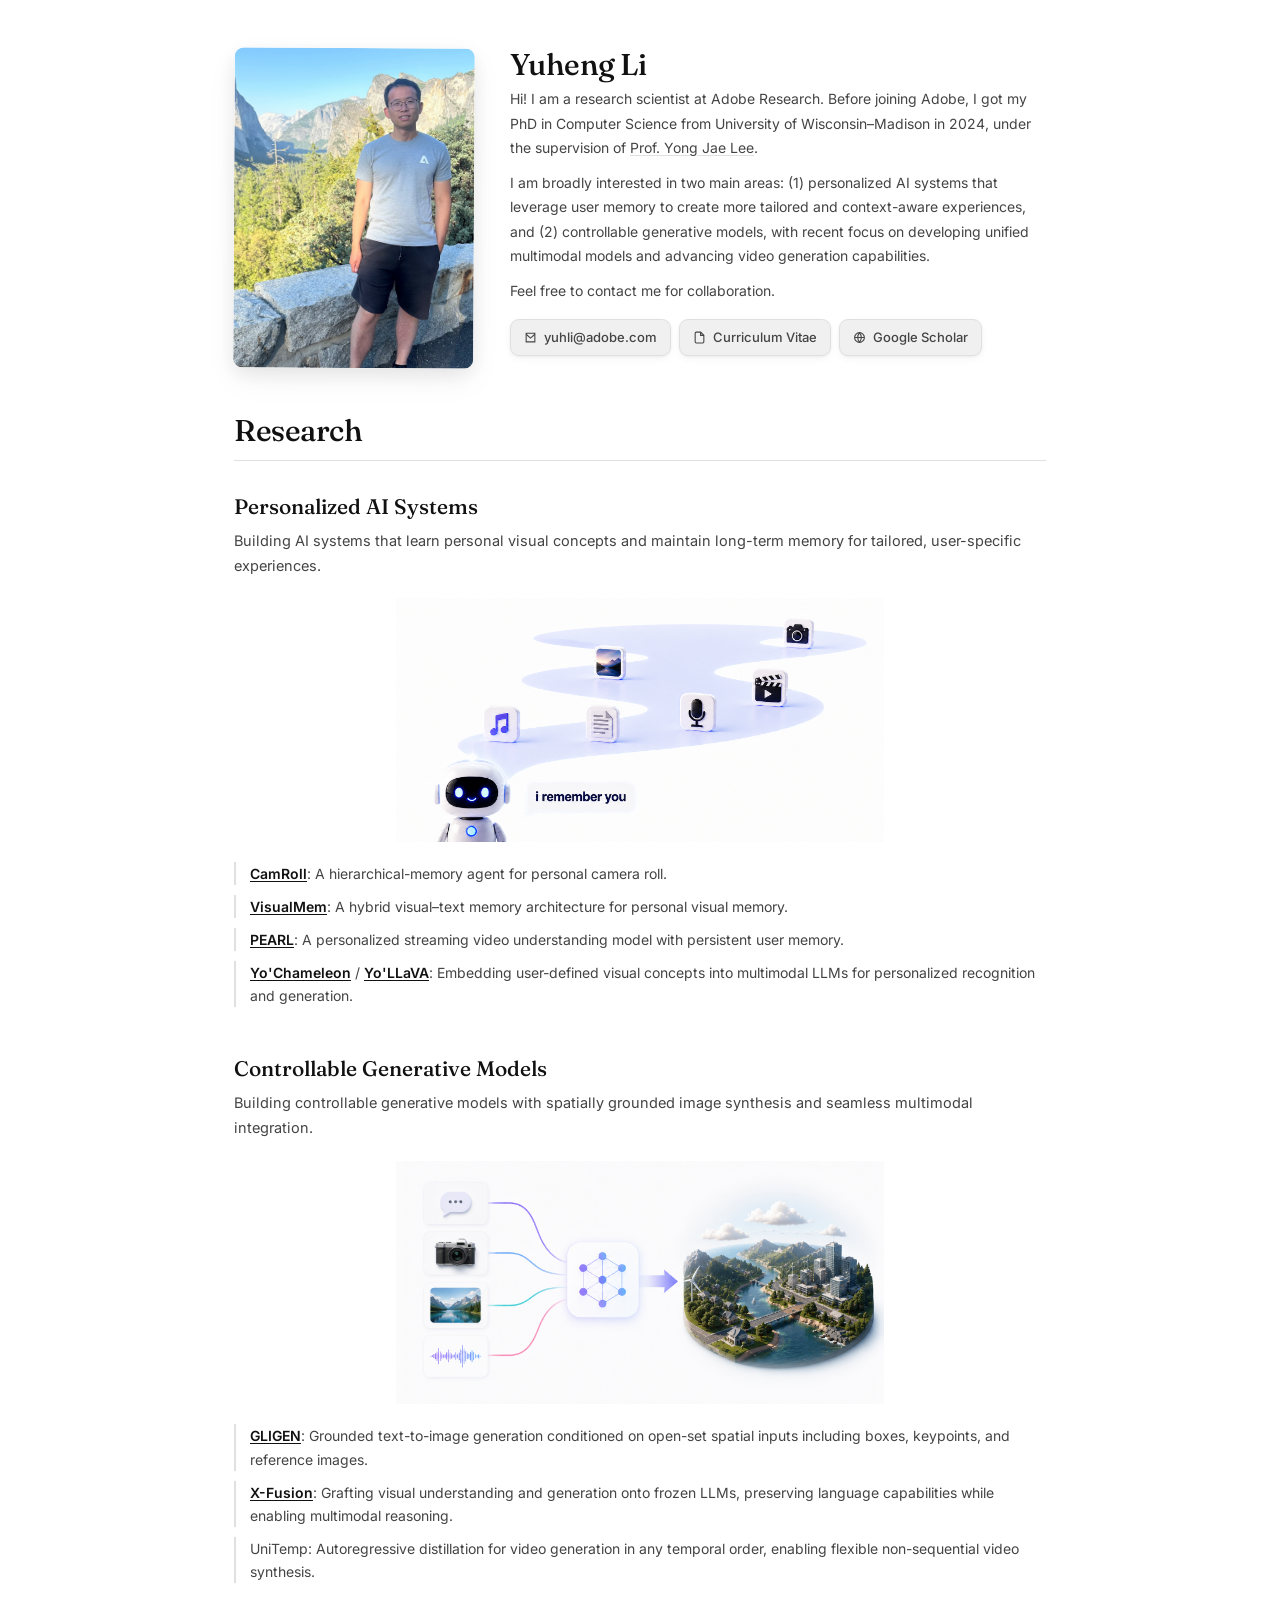
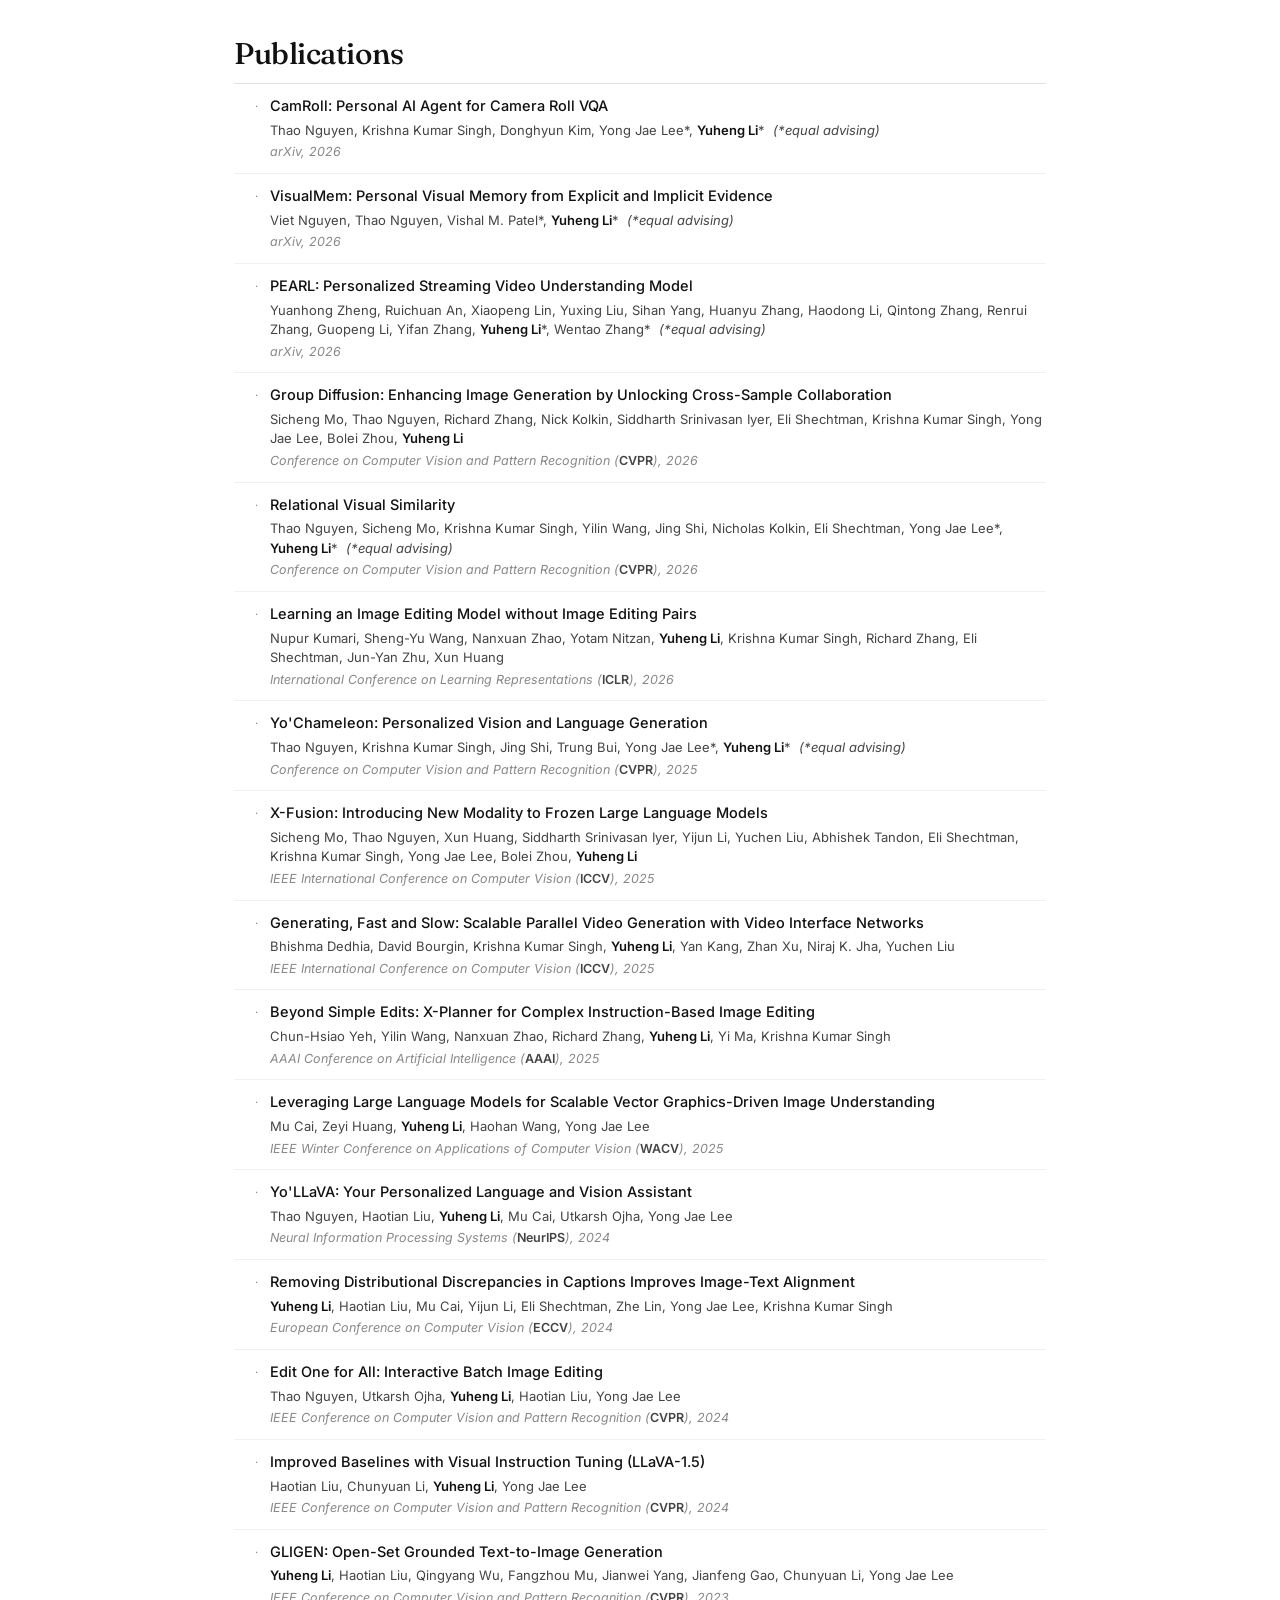
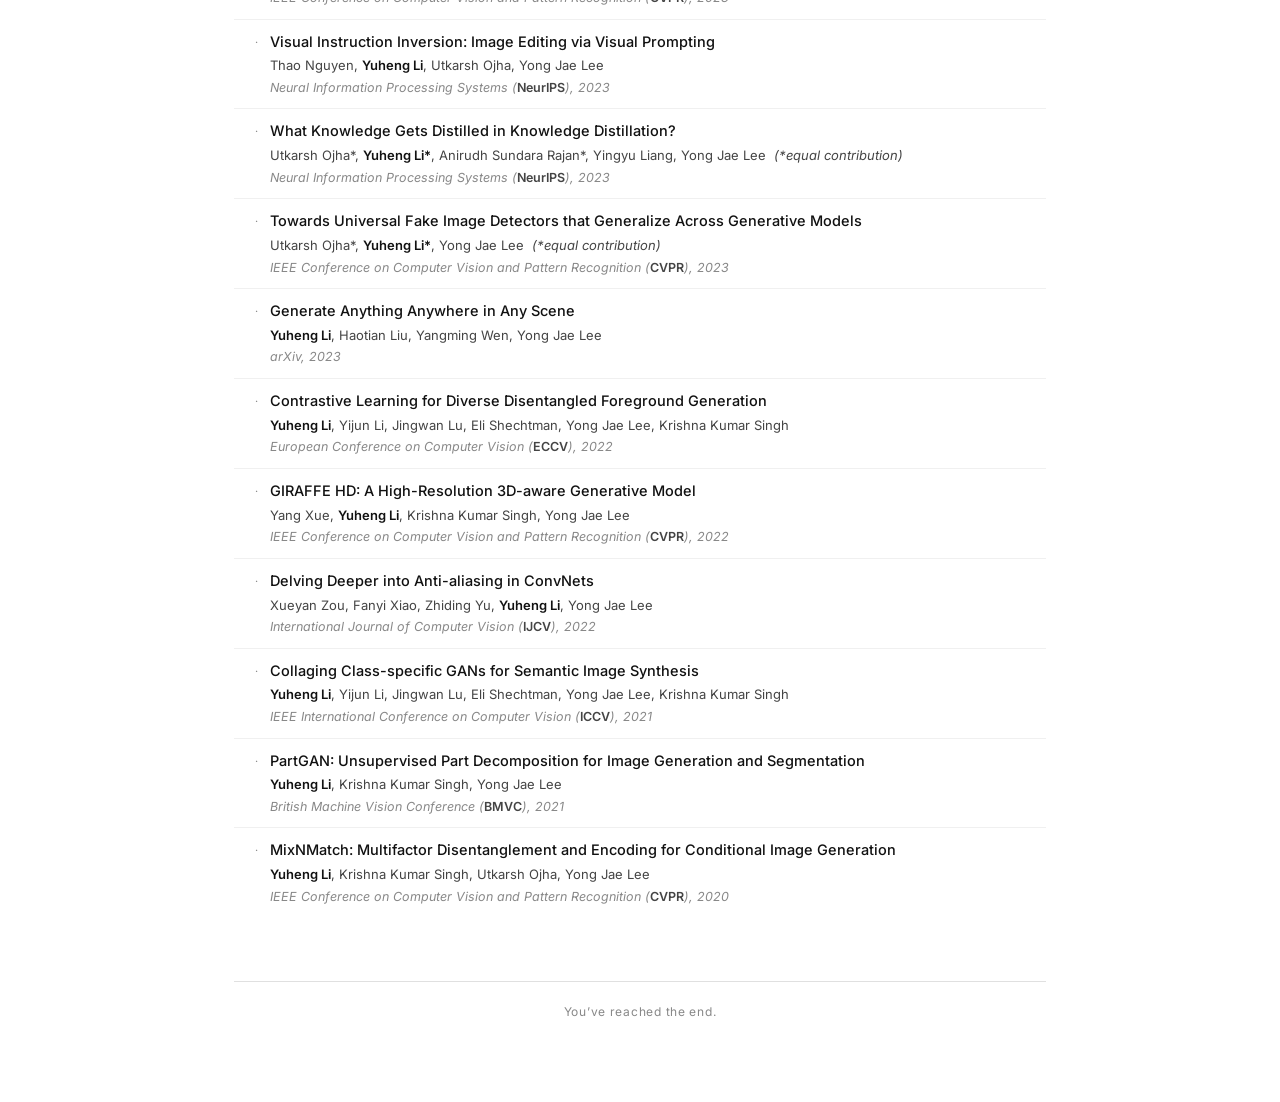
==== commit c667e3ad: "Remove equal advising label and asterisks from GroupDiff and X-Fusion" ====
--- a/index.html
+++ b/index.html
@@ -620,7 +620,7 @@
         <span class="pub-num">·</span>
         <div class="pub-body">
           <a class="pub-title" href="https://sichengmo.github.io/GroupDiff/" target="_blank">Group Diffusion: Enhancing Image Generation by Unlocking Cross-Sample Collaboration</a>
-          <div class="pub-authors">Sicheng Mo, Thao Nguyen, Richard Zhang, Nick Kolkin, Siddharth Srinivasan Iyer, Eli Shechtman, Krishna Kumar Singh, Yong Jae Lee, Bolei Zhou*, <strong>Yuheng Li</strong>* &nbsp;<em>(*equal advising)</em></div>
+          <div class="pub-authors">Sicheng Mo, Thao Nguyen, Richard Zhang, Nick Kolkin, Siddharth Srinivasan Iyer, Eli Shechtman, Krishna Kumar Singh, Yong Jae Lee, Bolei Zhou, <strong>Yuheng Li</strong></div>
           <div class="pub-venue"><em>Conference on Computer Vision and Pattern Recognition</em> (<strong>CVPR</strong>), 2026</div>
           <div class="pub-links"><a href="https://sichengmo.github.io/GroupDiff/" target="_blank">Project</a> <a href="https://arxiv.org/abs/2512.10954" target="_blank">Paper</a></div>
         </div>
@@ -660,7 +660,7 @@
         <span class="pub-num">·</span>
         <div class="pub-body">
           <a class="pub-title" href="https://sichengmo.github.io/XFusion/" target="_blank">X-Fusion: Introducing New Modality to Frozen Large Language Models</a>
-          <div class="pub-authors">Sicheng Mo, Thao Nguyen, Xun Huang, Siddharth Srinivasan Iyer, Yijun Li, Yuchen Liu, Abhishek Tandon, Eli Shechtman, Krishna Kumar Singh, Yong Jae Lee, Bolei Zhou*, <strong>Yuheng Li</strong>* &nbsp;<em>(*equal advising)</em></div>
+          <div class="pub-authors">Sicheng Mo, Thao Nguyen, Xun Huang, Siddharth Srinivasan Iyer, Yijun Li, Yuchen Liu, Abhishek Tandon, Eli Shechtman, Krishna Kumar Singh, Yong Jae Lee, Bolei Zhou, <strong>Yuheng Li</strong></div>
           <div class="pub-venue"><em>IEEE International Conference on Computer Vision</em> (<strong>ICCV</strong>), 2025</div>
           <div class="pub-links"><a href="https://sichengmo.github.io/XFusion/" target="_blank">Project</a> <a href="https://sichengmo.github.io/XFusion/" target="_blank">Code</a> <a href="https://arxiv.org/abs/2504.20996" target="_blank">Paper</a></div>
         </div>
